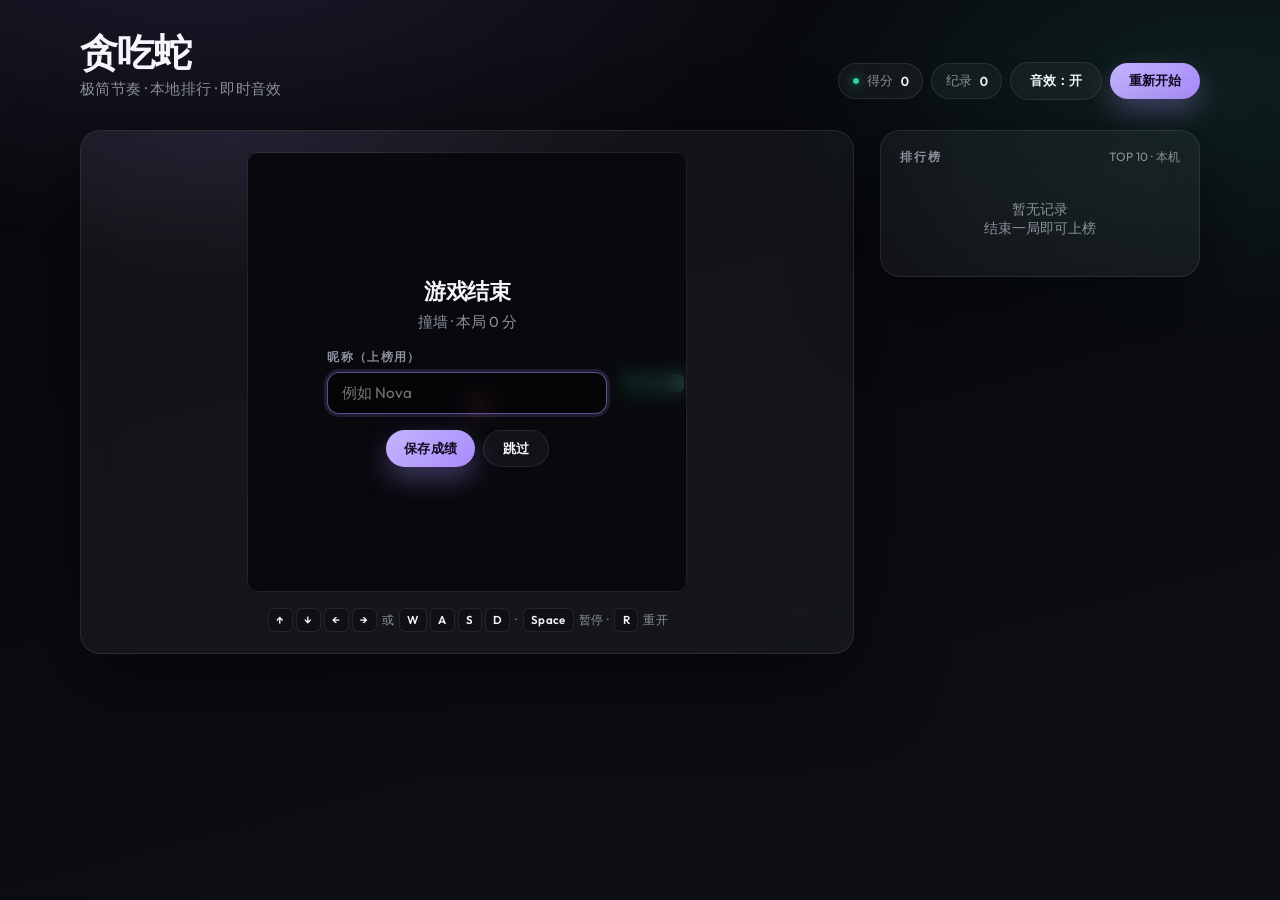
==== index.html @ 3d5075ee "Rename a.html to index.html" ====
<!DOCTYPE html>
<html lang="zh-CN">
<head>
  <meta charset="UTF-8" />
  <meta name="viewport" content="width=device-width, initial-scale=1" />
  <title>Snake · 贪吃蛇</title>
  <link rel="preconnect" href="https://fonts.googleapis.com" />
  <link rel="preconnect" href="https://fonts.gstatic.com" crossorigin />
  <link href="https://fonts.googleapis.com/css2?family=Outfit:wght@300;400;500;600;700&display=swap" rel="stylesheet" />
  <style>
    :root {
      --bg0: #07080c;
      --bg1: #0d0f14;
      --glass: rgba(255, 255, 255, 0.045);
      --glass-b: rgba(255, 255, 255, 0.09);
      --text: #f4f6fa;
      --muted: #8b919d;
      --accent: #a78bfa;
      --accent2: #34d399;
      --danger: #fb7185;
      --canvas-bg: #0c0e14;
      --shadow: 0 24px 80px rgba(0, 0, 0, 0.55);
      --radius: 20px;
      --radius-sm: 12px;
    }

    * { box-sizing: border-box; }
    html, body { height: 100%; }
    body {
      margin: 0;
      font-family: "Outfit", system-ui, sans-serif;
      background:
        radial-gradient(1200px 600px at 15% -10%, rgba(167, 139, 250, 0.14), transparent 55%),
        radial-gradient(900px 500px at 95% 10%, rgba(52, 211, 153, 0.1), transparent 50%),
        linear-gradient(165deg, var(--bg0), var(--bg1));
      color: var(--text);
      min-height: 100%;
      padding: clamp(1rem, 3vw, 2rem);
    }

    .shell {
      max-width: 1120px;
      margin: 0 auto;
      display: grid;
      grid-template-columns: 1fr minmax(260px, 320px);
      gap: clamp(1rem, 2vw, 1.75rem);
      align-items: start;
    }
    @media (max-width: 900px) {
      .shell { grid-template-columns: 1fr; }
    }

    header {
      grid-column: 1 / -1;
      display: flex;
      flex-wrap: wrap;
      align-items: flex-end;
      justify-content: space-between;
      gap: 1rem;
      margin-bottom: 0.25rem;
    }
    .brand {
      display: flex;
      flex-direction: column;
      gap: 0.35rem;
    }
    .brand h1 {
      margin: 0;
      font-weight: 600;
      font-size: clamp(1.75rem, 4vw, 2.35rem);
      letter-spacing: -0.03em;
      line-height: 1.1;
    }
    .brand p {
      margin: 0;
      color: var(--muted);
      font-weight: 400;
      font-size: 0.95rem;
      letter-spacing: 0.02em;
    }

    .toolbar {
      display: flex;
      flex-wrap: wrap;
      gap: 0.5rem;
      align-items: center;
    }

    .pill {
      display: inline-flex;
      align-items: center;
      gap: 0.5rem;
      padding: 0.5rem 0.85rem;
      border-radius: 999px;
      background: var(--glass);
      border: 1px solid var(--glass-b);
      font-size: 0.82rem;
      color: var(--muted);
      font-weight: 500;
    }
    .pill strong {
      color: var(--text);
      font-weight: 600;
      font-variant-numeric: tabular-nums;
    }
    .pill .dot {
      width: 6px;
      height: 6px;
      border-radius: 50%;
      background: var(--accent2);
      box-shadow: 0 0 12px var(--accent2);
    }

    button {
      font-family: inherit;
      cursor: pointer;
      border: none;
      border-radius: 999px;
      padding: 0.55rem 1.15rem;
      font-size: 0.82rem;
      font-weight: 600;
      letter-spacing: 0.02em;
      transition: transform 0.15s ease, box-shadow 0.15s ease, background 0.15s ease;
    }
    button:active { transform: scale(0.97); }
    .btn-primary {
      background: linear-gradient(135deg, #c4b5fd, var(--accent));
      color: #12081f;
      box-shadow: 0 12px 28px rgba(167, 139, 250, 0.35);
    }
    .btn-primary:hover {
      box-shadow: 0 14px 36px rgba(167, 139, 250, 0.45);
    }
    .btn-ghost {
      background: var(--glass);
      color: var(--text);
      border: 1px solid var(--glass-b);
    }
    .btn-ghost:hover { border-color: rgba(255, 255, 255, 0.22); }

    .game-card {
      background: var(--glass);
      border: 1px solid var(--glass-b);
      border-radius: var(--radius);
      box-shadow: var(--shadow);
      backdrop-filter: blur(18px);
      -webkit-backdrop-filter: blur(18px);
      padding: clamp(1rem, 2vw, 1.35rem);
      position: relative;
      overflow: hidden;
    }
    .game-card::before {
      content: "";
      position: absolute;
      inset: 0;
      background: radial-gradient(600px 240px at 20% 0%, rgba(167, 139, 250, 0.08), transparent 60%);
      pointer-events: none;
    }

    .canvas-wrap {
      position: relative;
      border-radius: var(--radius-sm);
      overflow: hidden;
      margin: 0 auto;
      max-width: min(440px, 100%);
      border: 1px solid rgba(255, 255, 255, 0.06);
      box-shadow: inset 0 1px 0 rgba(255, 255, 255, 0.06);
    }
    canvas {
      display: block;
      width: 100%;
      height: auto;
      vertical-align: middle;
      background: var(--canvas-bg);
    }

    .overlay {
      position: absolute;
      inset: 0;
      display: none;
      flex-direction: column;
      align-items: center;
      justify-content: center;
      padding: 1.25rem;
      text-align: center;
      background: rgba(7, 8, 12, 0.72);
      backdrop-filter: blur(10px);
      -webkit-backdrop-filter: blur(10px);
    }
    .overlay.visible { display: flex; }
    .overlay h2 {
      margin: 0 0 0.35rem;
      font-size: 1.35rem;
      font-weight: 600;
      letter-spacing: -0.02em;
    }
    .overlay .sub {
      margin: 0 0 1rem;
      color: var(--muted);
      font-size: 0.92rem;
      line-height: 1.45;
      max-width: 280px;
    }
    .overlay-actions {
      display: flex;
      flex-wrap: wrap;
      gap: 0.5rem;
      justify-content: center;
    }
    .name-row {
      display: flex;
      flex-direction: column;
      gap: 0.45rem;
      margin-bottom: 1rem;
      width: min(280px, 100%);
      text-align: left;
    }
    .name-row label {
      font-size: 0.72rem;
      text-transform: uppercase;
      letter-spacing: 0.12em;
      color: var(--muted);
      font-weight: 600;
    }
    .name-row input {
      width: 100%;
      border-radius: var(--radius-sm);
      border: 1px solid var(--glass-b);
      background: rgba(0, 0, 0, 0.35);
      color: var(--text);
      padding: 0.65rem 0.85rem;
      font-family: inherit;
      font-size: 0.95rem;
      outline: none;
    }
    .name-row input:focus {
      border-color: rgba(167, 139, 250, 0.55);
      box-shadow: 0 0 0 3px rgba(167, 139, 250, 0.15);
    }

    .side {
      display: flex;
      flex-direction: column;
      gap: 1rem;
    }

    .panel {
      background: var(--glass);
      border: 1px solid var(--glass-b);
      border-radius: var(--radius);
      backdrop-filter: blur(18px);
      -webkit-backdrop-filter: blur(18px);
      padding: 1.15rem 1.2rem;
      box-shadow: var(--shadow);
    }
    .panel-head {
      display: flex;
      align-items: center;
      justify-content: space-between;
      margin-bottom: 0.85rem;
    }
    .panel-head h3 {
      margin: 0;
      font-size: 0.78rem;
      font-weight: 600;
      letter-spacing: 0.14em;
      text-transform: uppercase;
      color: var(--muted);
    }
    .panel-head span {
      font-size: 0.75rem;
      color: var(--muted);
    }

    .lb-table {
      width: 100%;
      border-collapse: collapse;
      font-size: 0.88rem;
    }
    .lb-table th {
      text-align: left;
      font-weight: 500;
      color: var(--muted);
      padding: 0.35rem 0;
      border-bottom: 1px solid rgba(255, 255, 255, 0.06);
      font-size: 0.72rem;
      letter-spacing: 0.08em;
      text-transform: uppercase;
    }
    .lb-table td {
      padding: 0.55rem 0;
      border-bottom: 1px solid rgba(255, 255, 255, 0.04);
      font-variant-numeric: tabular-nums;
    }
    .lb-table tr:last-child td { border-bottom: none; }
    .rank {
      width: 2rem;
      color: var(--muted);
      font-weight: 500;
    }
    .rank.top { color: var(--accent2); }
    .player { font-weight: 500; }
    .pts { text-align: right; font-weight: 600; color: var(--text); }
    .lb-empty {
      margin: 0;
      padding: 1.25rem 0;
      text-align: center;
      color: var(--muted);
      font-size: 0.88rem;
    }

    .controls-hint {
      margin: 1rem 0 0;
      font-size: 0.78rem;
      color: var(--muted);
      line-height: 1.55;
      text-align: center;
      letter-spacing: 0.03em;
    }
    .kbd {
      display: inline-block;
      padding: 0.12rem 0.45rem;
      border-radius: 6px;
      border: 1px solid var(--glass-b);
      background: rgba(0, 0, 0, 0.25);
      font-size: 0.72rem;
      font-weight: 600;
      color: var(--text);
      margin: 0 0.1rem;
    }
  </style>
</head>
<body>
  <div class="shell">
    <header>
      <div class="brand">
        <h1>贪吃蛇</h1>
        <p>极简节奏 · 本地排行 · 即时音效</p>
      </div>
      <div class="toolbar">
        <div class="pill"><span class="dot" aria-hidden="true"></span>得分 <strong id="score">0</strong></div>
        <div class="pill">纪录 <strong id="best">0</strong></div>
        <button type="button" class="btn-ghost" id="btnSound" aria-pressed="false">音效：开</button>
        <button type="button" class="btn-primary" id="btnRestart">重新开始</button>
      </div>
    </header>

    <div class="game-card">
      <div class="canvas-wrap">
        <canvas id="game" width="400" height="400" aria-label="贪吃蛇游戏画布"></canvas>
        <div class="overlay" id="overlay" role="dialog" aria-modal="true" aria-labelledby="overlayTitle">
          <h2 id="overlayTitle">暂停</h2>
          <p class="sub" id="overlayMsg">按空格继续</p>
          <div class="overlay-actions" id="overlayDefaultActions">
            <button type="button" class="btn-primary" id="btnOverlay">继续</button>
          </div>
          <div id="overlayGameOver" style="display: none; width: 100%; align-items: center; flex-direction: column;">
            <p class="sub" id="goScoreLine"></p>
            <div class="name-row">
              <label for="playerName">昵称（上榜用）</label>
              <input id="playerName" type="text" maxlength="12" placeholder="例如 Nova" autocomplete="off" />
            </div>
            <div class="overlay-actions">
              <button type="button" class="btn-primary" id="btnSaveLb">保存成绩</button>
              <button type="button" class="btn-ghost" id="btnSkipLb">跳过</button>
            </div>
          </div>
        </div>
      </div>
      <p class="controls-hint">
        <span class="kbd">↑</span><span class="kbd">↓</span><span class="kbd">←</span><span class="kbd">→</span> 或
        <span class="kbd">W</span><span class="kbd">A</span><span class="kbd">S</span><span class="kbd">D</span>
        · <span class="kbd">Space</span> 暂停 · <span class="kbd">R</span> 重开
      </p>
    </div>

    <aside class="side">
      <div class="panel">
        <div class="panel-head">
          <h3>排行榜</h3>
          <span>TOP 10 · 本机</span>
        </div>
        <table class="lb-table" id="lbTable" aria-label="本地排行榜">
          <thead>
            <tr><th>#</th><th>玩家</th><th style="text-align:right">分数</th></tr>
          </thead>
          <tbody id="lbBody"></tbody>
        </table>
        <p class="lb-empty" id="lbEmpty" style="display:none;">暂无记录<br />结束一局即可上榜</p>
      </div>
    </aside>
  </div>

  <script>
(function () {
  const canvas = document.getElementById("game");
  const ctx = canvas.getContext("2d");
  const scoreEl = document.getElementById("score");
  const bestEl = document.getElementById("best");
  const overlay = document.getElementById("overlay");
  const overlayTitle = document.getElementById("overlayTitle");
  const overlayMsg = document.getElementById("overlayMsg");
  const overlayDefaultActions = document.getElementById("overlayDefaultActions");
  const btnOverlay = document.getElementById("btnOverlay");
  const btnRestart = document.getElementById("btnRestart");
  const btnSound = document.getElementById("btnSound");
  const lbBody = document.getElementById("lbBody");
  const lbEmpty = document.getElementById("lbEmpty");
  const lbTable = document.getElementById("lbTable");
  const overlayGameOver = document.getElementById("overlayGameOver");
  const goScoreLine = document.getElementById("goScoreLine");
  const playerName = document.getElementById("playerName");
  const btnSaveLb = document.getElementById("btnSaveLb");
  const btnSkipLb = document.getElementById("btnSkipLb");

  const COLS = 20;
  const ROWS = 20;
  const CELL = canvas.width / COLS;

  const BEST_KEY = "snake-best-score";
  const LB_KEY = "snake-leaderboard-v2";
  const MUTE_KEY = "snake-sound-muted";

  let snake, dir, nextDir, food, score, tickMs, lastTick;
  let running, paused, gameOver;
  let soundMuted = localStorage.getItem(MUTE_KEY) === "1";
  let audioCtx = null;
  let pendingLbScore = null;

  function syncSoundButton() {
    btnSound.textContent = soundMuted ? "音效：关" : "音效：开";
    btnSound.setAttribute("aria-pressed", soundMuted ? "true" : "false");
  }

  function getAudio() {
    if (!audioCtx) {
      const AC = window.AudioContext || window.webkitAudioContext;
      if (!AC) return null;
      audioCtx = new AC();
    }
    return audioCtx;
  }

  function resumeAudio() {
    const ctx = getAudio();
    if (ctx && ctx.state === "suspended") ctx.resume().catch(() => {});
  }

  function playTone(freq, dur, vol, type) {
    if (soundMuted) return;
    const ctx = getAudio();
    if (!ctx) return;
    const t0 = ctx.currentTime;
    const osc = ctx.createOscillator();
    const g = ctx.createGain();
    osc.type = type || "sine";
    osc.frequency.setValueAtTime(freq, t0);
    g.gain.setValueAtTime(vol, t0);
    g.gain.exponentialRampToValueAtTime(0.0008, t0 + dur);
    osc.connect(g);
    g.connect(ctx.destination);
    osc.start(t0);
    osc.stop(t0 + dur + 0.02);
  }

  function sfxEat() {
    resumeAudio();
    playTone(520, 0.05, 0.06, "triangle");
    setTimeout(() => playTone(784, 0.07, 0.06, "triangle"), 45);
  }

  function sfxDie() {
    resumeAudio();
    playTone(185, 0.12, 0.09, "sawtooth");
    setTimeout(() => playTone(95, 0.22, 0.1, "sawtooth"), 90);
  }

  function sfxPause() {
    resumeAudio();
    playTone(330, 0.06, 0.04, "sine");
  }

  function sfxStart() {
    resumeAudio();
    playTone(440, 0.06, 0.045, "sine");
    setTimeout(() => playTone(554, 0.08, 0.045, "sine"), 70);
  }

  function loadLeaderboard() {
    try {
      const raw = localStorage.getItem(LB_KEY);
      const arr = raw ? JSON.parse(raw) : [];
      return Array.isArray(arr) ? arr : [];
    } catch {
      return [];
    }
  }

  function saveLeaderboard(rows) {
    localStorage.setItem(LB_KEY, JSON.stringify(rows.slice(0, 10)));
  }

  function renderLeaderboard() {
    const rows = loadLeaderboard()
      .filter((r) => r && typeof r.score === "number")
      .sort((a, b) => b.score - a.score)
      .slice(0, 10);

    lbBody.textContent = "";
    if (!rows.length) {
      lbTable.style.display = "none";
      lbEmpty.style.display = "block";
      return;
    }
    lbTable.style.display = "table";
    lbEmpty.style.display = "none";

    rows.forEach((r, i) => {
      const tr = document.createElement("tr");
      const rankTd = document.createElement("td");
      rankTd.className = "rank" + (i < 3 ? " top" : "");
      rankTd.textContent = String(i + 1);
      const nameTd = document.createElement("td");
      nameTd.className = "player";
      nameTd.textContent = String(r.name || "匿名").slice(0, 12);
      const scTd = document.createElement("td");
      scTd.className = "pts";
      scTd.textContent = String(r.score);
      tr.append(rankTd, nameTd, scTd);
      lbBody.appendChild(tr);
    });
  }

  function loadBest() {
    const v = parseInt(localStorage.getItem(BEST_KEY) || "0", 10);
    bestEl.textContent = Number.isFinite(v) ? v : 0;
  }

  function saveBest() {
    const best = parseInt(bestEl.textContent, 10) || 0;
    if (score > best) {
      bestEl.textContent = String(score);
      localStorage.setItem(BEST_KEY, String(score));
    }
  }

  function randInt(n) {
    return Math.floor(Math.random() * n);
  }

  function emptyCell() {
    const occupied = new Set(snake.map((s) => s.x + "," + s.y));
    let x, y, guard = 0;
    do {
      x = randInt(COLS);
      y = randInt(ROWS);
      guard++;
    } while (occupied.has(x + "," + y) && guard < COLS * ROWS * 2);
    return { x, y };
  }

  function setOverlayMode(mode) {
    overlayDefaultActions.style.display = mode === "gameover" ? "none" : "flex";
    overlayMsg.style.display = mode === "gameover" ? "none" : "block";
    overlayGameOver.style.display = mode === "gameover" ? "flex" : "none";
  }

  function showOverlay(title, msg, kind) {
    overlayTitle.textContent = title;
    overlayMsg.textContent = msg;
    btnOverlay.style.display = kind === "pause" ? "inline-flex" : "none";
    setOverlayMode(kind === "gameover" ? "gameover" : "normal");
    overlay.classList.add("visible");
  }

  function hideOverlay() {
    overlay.classList.remove("visible");
    setOverlayMode("normal");
    overlayMsg.style.display = "block";
    overlayDefaultActions.style.display = "flex";
    pendingLbScore = null;
  }

  function openGameOver(reason) {
    saveBest();
    sfxDie();
    pendingLbScore = score;
    overlayTitle.textContent = "游戏结束";
    goScoreLine.textContent = reason + " · 本局 " + score + " 分";
    playerName.value = localStorage.getItem("snake-last-name") || "";
    showOverlay("游戏结束", "", "gameover");
    playerName.focus();
  }

  function submitLeaderboard() {
    if (pendingLbScore == null) return;
    const name = (playerName.value || "匿名").trim() || "匿名";
    localStorage.setItem("snake-last-name", name.slice(0, 12));
    const row = { name: name.slice(0, 12), score: pendingLbScore, ts: Date.now() };
    const rows = loadLeaderboard();
    rows.push(row);
    rows.sort((a, b) => b.score - a.score);
    saveLeaderboard(rows);
    renderLeaderboard();
    pendingLbScore = null;
    resetGame();
  }

  function skipLeaderboard() {
    pendingLbScore = null;
    resetGame();
  }

  function resetGame() {
    snake = [
      { x: 8, y: 10 },
      { x: 7, y: 10 },
      { x: 6, y: 10 },
    ];
    dir = { x: 1, y: 0 };
    nextDir = { ...dir };
    score = 0;
    tickMs = 130;
    running = true;
    paused = false;
    gameOver = false;
    food = emptyCell();
    scoreEl.textContent = "0";
    hideOverlay();
    lastTick = performance.now();
    loadBest();
    sfxStart();
  }

  function opposite(a, b) {
    return a.x === -b.x && a.y === -b.y;
  }

  function step() {
    if (!running || paused || gameOver) return;

    dir = { ...nextDir };
    const head = snake[0];
    const nh = { x: head.x + dir.x, y: head.y + dir.y };

    if (nh.x < 0 || nh.x >= COLS || nh.y < 0 || nh.y >= ROWS) {
      gameOver = true;
      openGameOver("撞墙");
      return;
    }

    const eating = nh.x === food.x && nh.y === food.y;
    const bodyCheck = eating ? snake : snake.slice(0, -1);
    for (let i = 0; i < bodyCheck.length; i++) {
      if (bodyCheck[i].x === nh.x && bodyCheck[i].y === nh.y) {
        gameOver = true;
        openGameOver("咬到自己");
        return;
      }
    }

    snake.unshift(nh);

    if (eating) {
      score += 10;
      scoreEl.textContent = String(score);
      food = emptyCell();
      tickMs = Math.max(70, tickMs - 2);
      sfxEat();
    } else {
      snake.pop();
    }
  }

  function drawGrid() {
    ctx.fillStyle = getComputedStyle(document.documentElement).getPropertyValue("--canvas-bg").trim() || "#0c0e14";
    ctx.fillRect(0, 0, canvas.width, canvas.height);
    ctx.strokeStyle = "rgba(255,255,255,0.035)";
    ctx.lineWidth = 1;
    for (let x = 0; x <= COLS; x++) {
      ctx.beginPath();
      ctx.moveTo(x * CELL + 0.5, 0);
      ctx.lineTo(x * CELL + 0.5, canvas.height);
      ctx.stroke();
    }
    for (let y = 0; y <= ROWS; y++) {
      ctx.beginPath();
      ctx.moveTo(0, y * CELL + 0.5);
      ctx.lineTo(canvas.width, y * CELL + 0.5);
      ctx.stroke();
    }
  }

  function drawCell(x, y, color, pad) {
    ctx.fillStyle = color;
    const px = x * CELL + pad;
    const py = y * CELL + pad;
    const s = CELL - pad * 2;
    const r = Math.min(7, s * 0.28);
    ctx.beginPath();
    ctx.roundRect(px, py, s, s, r);
    ctx.fill();
  }

  function draw() {
    drawGrid();
    drawCell(food.x, food.y, "#fb7185", 3);
    for (let i = snake.length - 1; i >= 0; i--) {
      const seg = snake[i];
      const isHead = i === 0;
      drawCell(seg.x, seg.y, isHead ? "#6ee7b7" : "#34d399", isHead ? 2 : 3);
    }
  }

  function loop(now) {
    requestAnimationFrame(loop);
    if (!running) {
      draw();
      return;
    }
    if (gameOver) {
      draw();
      return;
    }
    if (paused) {
      draw();
      return;
    }
    while (now - lastTick >= tickMs) {
      lastTick += tickMs;
      step();
      if (gameOver) break;
    }
    draw();
  }

  function onKey(e) {
    const lk = e.key.toLowerCase();
    const map = {
      arrowup: { x: 0, y: -1 },
      arrowdown: { x: 0, y: 1 },
      arrowleft: { x: -1, y: 0 },
      arrowright: { x: 1, y: 0 },
      w: { x: 0, y: -1 },
      s: { x: 0, y: 1 },
      a: { x: -1, y: 0 },
      d: { x: 1, y: 0 },
    };
    if (lk === " " || lk === "spacebar") {
      e.preventDefault();
      if (gameOver) return;
      paused = !paused;
      if (paused) {
        sfxPause();
        showOverlay("已暂停", "按空格或点击继续", "pause");
      } else hideOverlay();
      return;
    }
    if (lk === "r") {
      resetGame();
      return;
    }
    const nd = map[lk] || map[e.key];
    if (!nd) return;
    e.preventDefault();
    if (!gameOver && !opposite(nd, dir)) nextDir = nd;
  }

  btnRestart.addEventListener("click", () => resetGame());
  btnOverlay.addEventListener("click", () => {
    paused = false;
    hideOverlay();
  });
  btnSound.addEventListener("click", () => {
    soundMuted = !soundMuted;
    localStorage.setItem(MUTE_KEY, soundMuted ? "1" : "0");
    syncSoundButton();
    if (!soundMuted) resumeAudio();
  });
  btnSaveLb.addEventListener("click", submitLeaderboard);
  btnSkipLb.addEventListener("click", skipLeaderboard);

  playerName.addEventListener("keydown", (e) => {
    if (e.key === "Enter") {
      e.preventDefault();
      submitLeaderboard();
    }
  });

  window.addEventListener("keydown", onKey);
  ["click", "touchstart"].forEach((ev) => {
    document.body.addEventListener(ev, () => resumeAudio(), { passive: true });
  });

  if (!CanvasRenderingContext2D.prototype.roundRect) {
    CanvasRenderingContext2D.prototype.roundRect = function (x, y, w, h, r) {
      const rr = Math.min(r, w / 2, h / 2);
      this.moveTo(x + rr, y);
      this.arcTo(x + w, y, x + w, y + h, rr);
      this.arcTo(x + w, y + h, x, y + h, rr);
      this.arcTo(x, y + h, x, y, rr);
      this.arcTo(x, y, x + w, y, rr);
      this.closePath();
    };
  }

  syncSoundButton();
  renderLeaderboard();
  resetGame();
  requestAnimationFrame(loop);
})();
  </script>
</body>
</html>
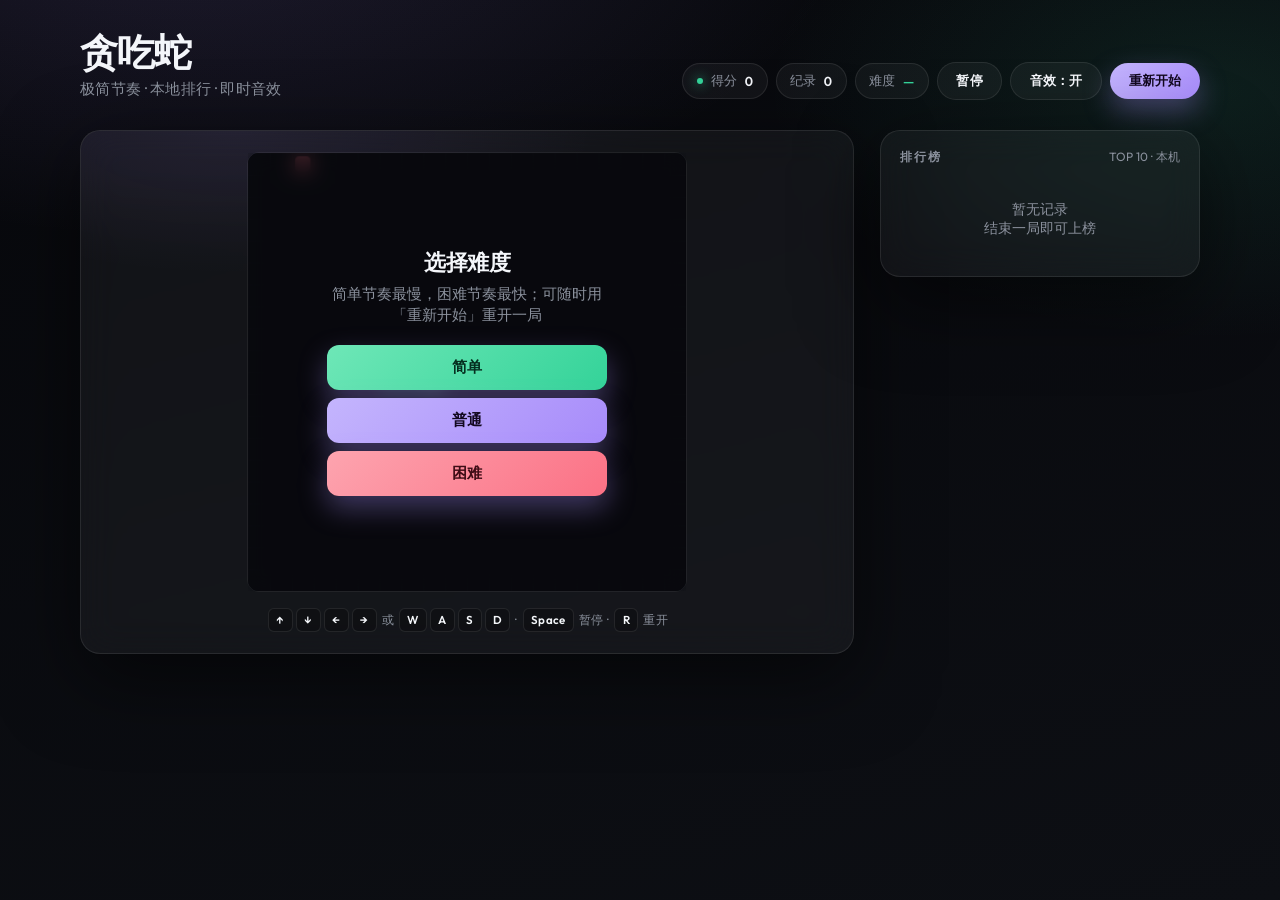
==== commit f60f641c: "手机版，困难度" ====
--- a/index.html
+++ b/index.html
@@ -2,7 +2,8 @@
 <html lang="zh-CN">
 <head>
   <meta charset="UTF-8" />
-  <meta name="viewport" content="width=device-width, initial-scale=1" />
+  <meta name="viewport" content="width=device-width, initial-scale=1, viewport-fit=cover" />
+  <meta name="mobile-web-app-capable" content="yes" />
   <title>Snake · 贪吃蛇</title>
   <link rel="preconnect" href="https://fonts.googleapis.com" />
   <link rel="preconnect" href="https://fonts.gstatic.com" crossorigin />
@@ -26,9 +27,13 @@
 
     * { box-sizing: border-box; }
     html, body { height: 100%; }
+    html { -webkit-text-size-adjust: 100%; }
     body {
       margin: 0;
       font-family: "Outfit", system-ui, sans-serif;
+      -webkit-tap-highlight-color: transparent;
+      overscroll-behavior: none;
+      touch-action: manipulation;
       background:
         radial-gradient(1200px 600px at 15% -10%, rgba(167, 139, 250, 0.14), transparent 55%),
         radial-gradient(900px 500px at 95% 10%, rgba(52, 211, 153, 0.1), transparent 50%),
@@ -165,6 +170,9 @@
       max-width: min(440px, 100%);
       border: 1px solid rgba(255, 255, 255, 0.06);
       box-shadow: inset 0 1px 0 rgba(255, 255, 255, 0.06);
+      touch-action: none;
+      user-select: none;
+      -webkit-user-select: none;
     }
     canvas {
       display: block;
@@ -207,6 +215,33 @@
       gap: 0.5rem;
       justify-content: center;
     }
+    .overlay-page { width: 100%; max-width: 320px; display: flex; flex-direction: column; align-items: center; }
+    .overlay-page[hidden] { display: none !important; }
+    .diff-grid {
+      display: grid;
+      grid-template-columns: 1fr;
+      gap: 0.5rem;
+      width: min(280px, 100%);
+      margin-top: 0.25rem;
+    }
+    .diff-grid button {
+      width: 100%;
+      border-radius: var(--radius-sm);
+      padding: 0.75rem 1rem;
+      font-size: 0.95rem;
+    }
+    .diff-grid button[data-diff="easy"] {
+      background: linear-gradient(135deg, #6ee7b7, #34d399);
+      color: #052e1f;
+    }
+    .diff-grid button[data-diff="normal"] {
+      background: linear-gradient(135deg, #c4b5fd, var(--accent));
+      color: #12081f;
+    }
+    .diff-grid button[data-diff="hard"] {
+      background: linear-gradient(135deg, #fda4af, #fb7185);
+      color: #3f0d16;
+    }
     .name-row {
       display: flex;
       flex-direction: column;
@@ -328,6 +363,50 @@
       color: var(--text);
       margin: 0 0.1rem;
     }
+
+    .touch-pad {
+      display: none;
+      margin-top: 1rem;
+      padding-bottom: max(0.35rem, env(safe-area-inset-bottom, 0px));
+      max-width: min(280px, 100%);
+      margin-left: auto;
+      margin-right: auto;
+      gap: 0.35rem;
+      grid-template-columns: 1fr 1fr 1fr;
+      grid-template-rows: auto auto auto;
+      align-items: stretch;
+      justify-items: stretch;
+    }
+    .touch-btn {
+      min-height: 48px;
+      border-radius: var(--radius-sm);
+      background: var(--glass);
+      border: 1px solid var(--glass-b);
+      color: var(--text);
+      font-size: 1.15rem;
+      font-weight: 600;
+      display: flex;
+      align-items: center;
+      justify-content: center;
+      padding: 0.5rem;
+    }
+    .touch-btn:active { transform: scale(0.97); }
+    .touch-btn.touch-primary {
+      background: linear-gradient(135deg, #c4b5fd, var(--accent));
+      color: #12081f;
+      border: none;
+      font-size: 0.82rem;
+    }
+    .touch-up { grid-column: 2; grid-row: 1; }
+    .touch-left { grid-column: 1; grid-row: 2; }
+    .touch-pause { grid-column: 2; grid-row: 2; }
+    .touch-right { grid-column: 3; grid-row: 2; }
+    .touch-down { grid-column: 2; grid-row: 3; }
+
+    @media (pointer: coarse), (max-width: 720px) {
+      .touch-pad { display: grid; }
+    }
+    .pill .diff-label { color: var(--accent2); }
   </style>
 </head>
 <body>
@@ -340,6 +419,8 @@
       <div class="toolbar">
         <div class="pill"><span class="dot" aria-hidden="true"></span>得分 <strong id="score">0</strong></div>
         <div class="pill">纪录 <strong id="best">0</strong></div>
+        <div class="pill" id="pillDifficulty" hidden>难度 <strong class="diff-label" id="diffLabel">—</strong></div>
+        <button type="button" class="btn-ghost" id="btnPause">暂停</button>
         <button type="button" class="btn-ghost" id="btnSound" aria-pressed="false">音效：开</button>
         <button type="button" class="btn-primary" id="btnRestart">重新开始</button>
       </div>
@@ -348,17 +429,29 @@
     <div class="game-card">
       <div class="canvas-wrap">
         <canvas id="game" width="400" height="400" aria-label="贪吃蛇游戏画布"></canvas>
-        <div class="overlay" id="overlay" role="dialog" aria-modal="true" aria-labelledby="overlayTitle">
-          <h2 id="overlayTitle">暂停</h2>
-          <p class="sub" id="overlayMsg">按空格继续</p>
-          <div class="overlay-actions" id="overlayDefaultActions">
-            <button type="button" class="btn-primary" id="btnOverlay">继续</button>
+        <div class="overlay visible" id="overlay" role="dialog" aria-modal="true" aria-labelledby="diffTitle">
+          <div class="overlay-page" id="pageDifficulty">
+            <h2 id="diffTitle">选择难度</h2>
+            <p class="sub">简单节奏最慢，困难节奏最快；可随时用「重新开始」重开一局</p>
+            <div class="diff-grid">
+              <button type="button" class="btn-primary" data-diff="easy" id="btnDiffEasy">简单</button>
+              <button type="button" class="btn-primary" data-diff="normal" id="btnDiffNormal">普通</button>
+              <button type="button" class="btn-primary" data-diff="hard" id="btnDiffHard">困难</button>
+            </div>
           </div>
-          <div id="overlayGameOver" style="display: none; width: 100%; align-items: center; flex-direction: column;">
+          <div class="overlay-page" id="pageStandard" hidden>
+            <h2 id="overlayTitle">暂停</h2>
+            <p class="sub" id="overlayMsg">按空格继续</p>
+            <div class="overlay-actions" id="overlayDefaultActions">
+              <button type="button" class="btn-primary" id="btnOverlay">继续</button>
+            </div>
+          </div>
+          <div class="overlay-page" id="overlayGameOver" hidden>
+            <h2 id="overlayTitleGo" style="margin:0 0 0.35rem;font-size:1.35rem;font-weight:600;">游戏结束</h2>
             <p class="sub" id="goScoreLine"></p>
             <div class="name-row">
               <label for="playerName">昵称（上榜用）</label>
-              <input id="playerName" type="text" maxlength="12" placeholder="例如 Nova" autocomplete="off" />
+              <input id="playerName" type="text" maxlength="12" placeholder="例如 Nova" autocomplete="off" enterkeyhint="done" />
             </div>
             <div class="overlay-actions">
               <button type="button" class="btn-primary" id="btnSaveLb">保存成绩</button>
@@ -367,10 +460,18 @@
           </div>
         </div>
       </div>
-      <p class="controls-hint">
+      <div class="touch-pad" id="touchPad" aria-label="方向与暂停">
+        <button type="button" class="touch-btn touch-up" id="touchUp" aria-label="向上">↑</button>
+        <button type="button" class="touch-btn touch-left" id="touchLeft" aria-label="向左">←</button>
+        <button type="button" class="touch-btn touch-primary touch-pause" id="touchPause" aria-label="暂停或继续">暂停</button>
+        <button type="button" class="touch-btn touch-right" id="touchRight" aria-label="向右">→</button>
+        <button type="button" class="touch-btn touch-down" id="touchDown" aria-label="向下">↓</button>
+      </div>
+      <p class="controls-hint" id="controlsHint">
         <span class="kbd">↑</span><span class="kbd">↓</span><span class="kbd">←</span><span class="kbd">→</span> 或
         <span class="kbd">W</span><span class="kbd">A</span><span class="kbd">S</span><span class="kbd">D</span>
         · <span class="kbd">Space</span> 暂停 · <span class="kbd">R</span> 重开
+        <span id="controlsHintTouch" hidden><br />手机上可用下方方向键与暂停键</span>
       </p>
     </div>
 
@@ -403,7 +504,18 @@
   const overlayDefaultActions = document.getElementById("overlayDefaultActions");
   const btnOverlay = document.getElementById("btnOverlay");
   const btnRestart = document.getElementById("btnRestart");
+  const btnPause = document.getElementById("btnPause");
   const btnSound = document.getElementById("btnSound");
+  const pageDifficulty = document.getElementById("pageDifficulty");
+  const pageStandard = document.getElementById("pageStandard");
+  const pillDifficulty = document.getElementById("pillDifficulty");
+  const diffLabel = document.getElementById("diffLabel");
+  const controlsHintTouch = document.getElementById("controlsHintTouch");
+  const touchUp = document.getElementById("touchUp");
+  const touchDown = document.getElementById("touchDown");
+  const touchLeft = document.getElementById("touchLeft");
+  const touchRight = document.getElementById("touchRight");
+  const touchPause = document.getElementById("touchPause");
   const lbBody = document.getElementById("lbBody");
   const lbEmpty = document.getElementById("lbEmpty");
   const lbTable = document.getElementById("lbTable");
@@ -421,8 +533,18 @@
   const LB_KEY = "snake-leaderboard-v2";
   const MUTE_KEY = "snake-sound-muted";
 
+  /** 初始间隔 ms（越小越快）、最快速度下限、每吃一个加快的步长 */
+  const DIFF = {
+    easy: { start: 200, min: 105, step: 1 },
+    normal: { start: 130, min: 72, step: 2 },
+    hard: { start: 82, min: 42, step: 3 },
+  };
+  const DIFF_NAMES = { easy: "简单", normal: "普通", hard: "困难" };
+
   let snake, dir, nextDir, food, score, tickMs, lastTick;
   let running, paused, gameOver;
+  let difficultyChosen = false;
+  let currentDifficulty = "normal";
   let soundMuted = localStorage.getItem(MUTE_KEY) === "1";
   let audioCtx = null;
   let pendingLbScore = null;
@@ -559,37 +681,69 @@
     return { x, y };
   }
 
-  function setOverlayMode(mode) {
-    overlayDefaultActions.style.display = mode === "gameover" ? "none" : "flex";
-    overlayMsg.style.display = mode === "gameover" ? "none" : "block";
-    overlayGameOver.style.display = mode === "gameover" ? "flex" : "none";
-  }
-
-  function showOverlay(title, msg, kind) {
+  function showPageDifficulty() {
+    pageDifficulty.hidden = false;
+    pageStandard.hidden = true;
+    overlayGameOver.hidden = true;
+    overlay.classList.add("visible");
+  }
+
+  function showOverlay(title, msg) {
     overlayTitle.textContent = title;
     overlayMsg.textContent = msg;
-    btnOverlay.style.display = kind === "pause" ? "inline-flex" : "none";
-    setOverlayMode(kind === "gameover" ? "gameover" : "normal");
+    btnOverlay.style.display = "inline-flex";
+    pageDifficulty.hidden = true;
+    overlayGameOver.hidden = true;
+    pageStandard.hidden = false;
+    overlay.classList.add("visible");
+  }
+
+  function showGameOverPage() {
+    pageDifficulty.hidden = true;
+    pageStandard.hidden = true;
+    overlayGameOver.hidden = false;
     overlay.classList.add("visible");
   }
 
   function hideOverlay() {
     overlay.classList.remove("visible");
-    setOverlayMode("normal");
+    pageDifficulty.hidden = true;
+    pageStandard.hidden = true;
+    overlayGameOver.hidden = true;
     overlayMsg.style.display = "block";
     overlayDefaultActions.style.display = "flex";
     pendingLbScore = null;
+  }
+
+  function tickCfg() {
+    return DIFF[currentDifficulty] || DIFF.normal;
+  }
+
+  function syncPauseLabels() {
+    const t = paused ? "继续" : "暂停";
+    btnPause.textContent = t;
+    touchPause.textContent = t;
+    touchPause.setAttribute("aria-label", paused ? "继续游戏" : "暂停游戏");
+  }
+
+  function syncTouchHint() {
+    const mq = window.matchMedia("(pointer: coarse), (max-width: 720px)");
+    controlsHintTouch.hidden = !mq.matches;
   }
 
   function openGameOver(reason) {
     saveBest();
     sfxDie();
     pendingLbScore = score;
-    overlayTitle.textContent = "游戏结束";
     goScoreLine.textContent = reason + " · 本局 " + score + " 分";
     playerName.value = localStorage.getItem("snake-last-name") || "";
-    showOverlay("游戏结束", "", "gameover");
-    playerName.focus();
+    showGameOverPage();
+    syncPauseLabels();
+    try {
+      playerName.focus({ preventScroll: true });
+    } catch {
+      playerName.focus();
+    }
   }
 
   function submitLeaderboard() {
@@ -611,6 +765,15 @@
     resetGame();
   }
 
+  function pickDifficulty(key) {
+    if (!DIFF[key]) return;
+    currentDifficulty = key;
+    difficultyChosen = true;
+    pillDifficulty.hidden = false;
+    diffLabel.textContent = DIFF_NAMES[key];
+    resetGame();
+  }
+
   function resetGame() {
     snake = [
       { x: 8, y: 10 },
@@ -620,16 +783,28 @@
     dir = { x: 1, y: 0 };
     nextDir = { ...dir };
     score = 0;
-    tickMs = 130;
-    running = true;
     paused = false;
     gameOver = false;
     food = emptyCell();
     scoreEl.textContent = "0";
+
+    if (!difficultyChosen) {
+      tickMs = DIFF.normal.start;
+      running = false;
+      showPageDifficulty();
+      loadBest();
+      syncPauseLabels();
+      return;
+    }
+
+    const cfg = tickCfg();
+    tickMs = cfg.start;
+    running = true;
     hideOverlay();
     lastTick = performance.now();
     loadBest();
     sfxStart();
+    syncPauseLabels();
   }
 
   function opposite(a, b) {
@@ -665,7 +840,8 @@
       score += 10;
       scoreEl.textContent = String(score);
       food = emptyCell();
-      tickMs = Math.max(70, tickMs - 2);
+      const cfg = tickCfg();
+      tickMs = Math.max(cfg.min, tickMs - cfg.step);
       sfxEat();
     } else {
       snake.pop();
@@ -732,6 +908,24 @@
       if (gameOver) break;
     }
     draw();
+  }
+
+  function trySetDirection(nd) {
+    if (!difficultyChosen || gameOver || !running) return;
+    if (paused) return;
+    if (!opposite(nd, dir)) nextDir = nd;
+  }
+
+  function togglePause() {
+    if (!difficultyChosen || gameOver || !running) return;
+    paused = !paused;
+    if (paused) {
+      sfxPause();
+      showOverlay("已暂停", "按空格、工具栏或下方按钮继续");
+    } else {
+      hideOverlay();
+    }
+    syncPauseLabels();
   }
 
   function onKey(e) {
@@ -747,29 +941,46 @@
       d: { x: 1, y: 0 },
     };
     if (lk === " " || lk === "spacebar") {
+      if (gameOver && document.activeElement === playerName) return;
       e.preventDefault();
       if (gameOver) return;
-      paused = !paused;
-      if (paused) {
-        sfxPause();
-        showOverlay("已暂停", "按空格或点击继续", "pause");
-      } else hideOverlay();
+      if (!difficultyChosen) return;
+      togglePause();
       return;
     }
     if (lk === "r") {
+      e.preventDefault();
       resetGame();
       return;
     }
     const nd = map[lk] || map[e.key];
     if (!nd) return;
     e.preventDefault();
-    if (!gameOver && !opposite(nd, dir)) nextDir = nd;
+    trySetDirection(nd);
+  }
+
+  function bindDirButton(el, vec) {
+    el.addEventListener(
+      "pointerdown",
+      (ev) => {
+        if (ev.pointerType === "mouse" && ev.button !== 0) return;
+        ev.preventDefault();
+        resumeAudio();
+        trySetDirection(vec);
+      },
+      { passive: false }
+    );
   }
 
   btnRestart.addEventListener("click", () => resetGame());
+  btnPause.addEventListener("click", () => {
+    resumeAudio();
+    togglePause();
+  });
   btnOverlay.addEventListener("click", () => {
     paused = false;
     hideOverlay();
+    syncPauseLabels();
   });
   btnSound.addEventListener("click", () => {
     soundMuted = !soundMuted;
@@ -787,7 +998,30 @@
     }
   });
 
+  document.querySelectorAll("[data-diff]").forEach((btn) => {
+    btn.addEventListener("click", () => {
+      resumeAudio();
+      pickDifficulty(btn.getAttribute("data-diff"));
+    });
+  });
+
+  bindDirButton(touchUp, { x: 0, y: -1 });
+  bindDirButton(touchDown, { x: 0, y: 1 });
+  bindDirButton(touchLeft, { x: -1, y: 0 });
+  bindDirButton(touchRight, { x: 1, y: 0 });
+  touchPause.addEventListener(
+    "pointerdown",
+    (ev) => {
+      if (ev.pointerType === "mouse" && ev.button !== 0) return;
+      ev.preventDefault();
+      resumeAudio();
+      togglePause();
+    },
+    { passive: false }
+  );
+
   window.addEventListener("keydown", onKey);
+  window.addEventListener("resize", syncTouchHint);
   ["click", "touchstart"].forEach((ev) => {
     document.body.addEventListener(ev, () => resumeAudio(), { passive: true });
   });
@@ -806,6 +1040,8 @@
 
   syncSoundButton();
   renderLeaderboard();
+  syncTouchHint();
+  syncPauseLabels();
   resetGame();
   requestAnimationFrame(loop);
 })();
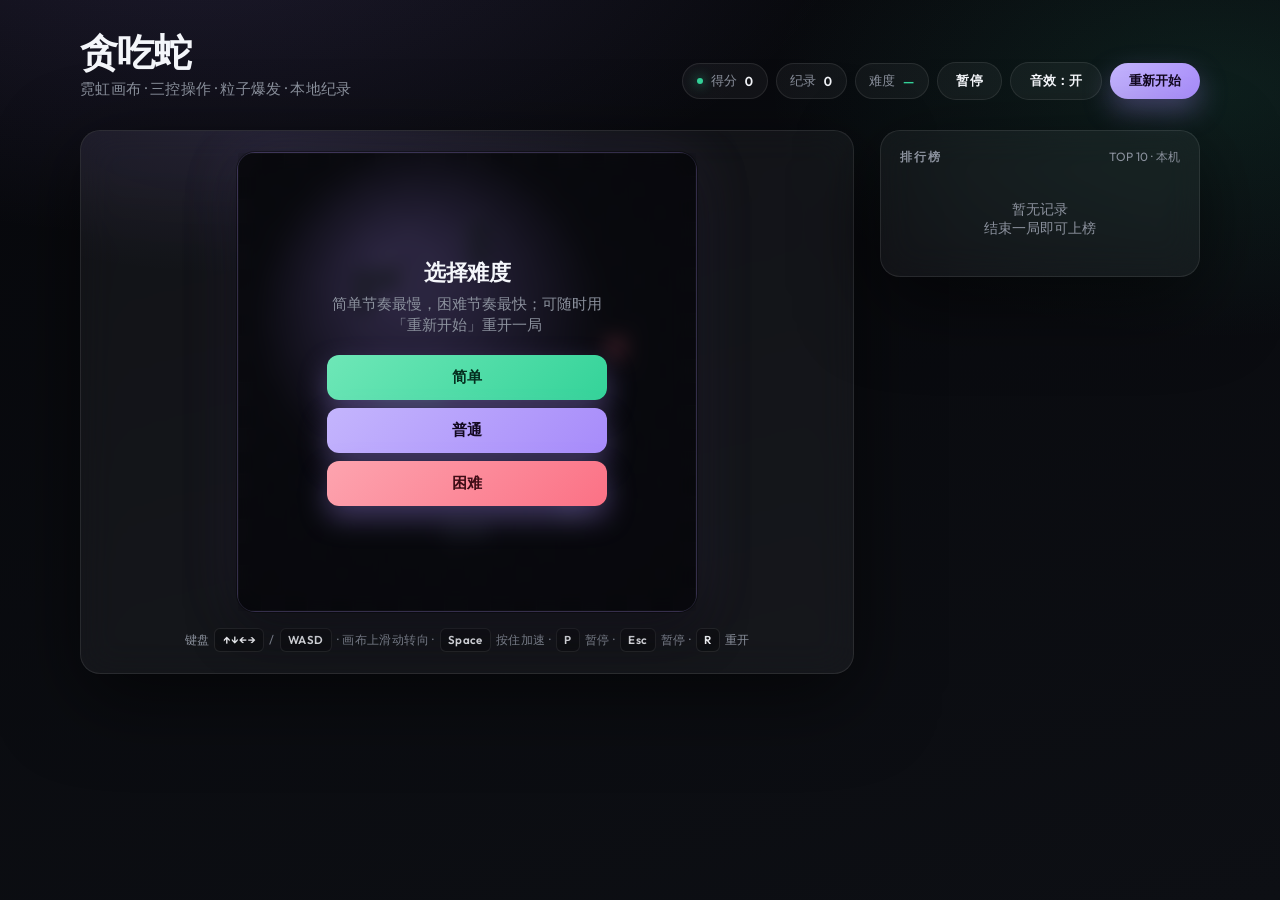
==== commit f15cf092: "shouyou" ====
--- a/index.html
+++ b/index.html
@@ -164,21 +164,39 @@
 
     .canvas-wrap {
       position: relative;
-      border-radius: var(--radius-sm);
+      width: 100%;
+      max-width: min(100vw - 2rem, 460px);
+      margin: 0 auto;
+      aspect-ratio: 1 / 1;
+      border-radius: calc(var(--radius-sm) + 6px);
       overflow: hidden;
-      margin: 0 auto;
-      max-width: min(440px, 100%);
-      border: 1px solid rgba(255, 255, 255, 0.06);
-      box-shadow: inset 0 1px 0 rgba(255, 255, 255, 0.06);
+      border: 1px solid rgba(167, 139, 250, 0.22);
+      box-shadow:
+        inset 0 1px 0 rgba(255, 255, 255, 0.08),
+        0 0 0 1px rgba(0, 0, 0, 0.35),
+        0 20px 50px rgba(0, 0, 0, 0.45),
+        0 0 60px rgba(167, 139, 250, 0.12);
       touch-action: none;
       user-select: none;
       -webkit-user-select: none;
     }
+    .canvas-wrap.boost-hold::after {
+      content: "";
+      position: absolute;
+      inset: 0;
+      pointer-events: none;
+      box-shadow: inset 0 0 40px rgba(52, 211, 153, 0.25);
+      border-radius: inherit;
+      animation: boostPulse 0.9s ease-in-out infinite;
+    }
+    @keyframes boostPulse {
+      0%, 100% { opacity: 0.35; }
+      50% { opacity: 0.85; }
+    }
     canvas {
       display: block;
       width: 100%;
-      height: auto;
-      vertical-align: middle;
+      height: 100%;
       background: var(--canvas-bg);
     }
 
@@ -406,6 +424,7 @@
     @media (pointer: coarse), (max-width: 720px) {
       .touch-pad { display: grid; }
     }
+    .touch-pad.show-always { display: grid; }
     .pill .diff-label { color: var(--accent2); }
   </style>
 </head>
@@ -414,7 +433,7 @@
     <header>
       <div class="brand">
         <h1>贪吃蛇</h1>
-        <p>极简节奏 · 本地排行 · 即时音效</p>
+        <p>霓虹画布 · 三控操作 · 粒子爆发 · 本地纪录</p>
       </div>
       <div class="toolbar">
         <div class="pill"><span class="dot" aria-hidden="true"></span>得分 <strong id="score">0</strong></div>
@@ -427,8 +446,8 @@
     </header>
 
     <div class="game-card">
-      <div class="canvas-wrap">
-        <canvas id="game" width="400" height="400" aria-label="贪吃蛇游戏画布"></canvas>
+      <div class="canvas-wrap" id="canvasWrap">
+        <canvas id="game" width="360" height="360" aria-label="贪吃蛇游戏画布"></canvas>
         <div class="overlay visible" id="overlay" role="dialog" aria-modal="true" aria-labelledby="diffTitle">
           <div class="overlay-page" id="pageDifficulty">
             <h2 id="diffTitle">选择难度</h2>
@@ -441,7 +460,7 @@
           </div>
           <div class="overlay-page" id="pageStandard" hidden>
             <h2 id="overlayTitle">暂停</h2>
-            <p class="sub" id="overlayMsg">按空格继续</p>
+            <p class="sub" id="overlayMsg">点击继续或按 P</p>
             <div class="overlay-actions" id="overlayDefaultActions">
               <button type="button" class="btn-primary" id="btnOverlay">继续</button>
             </div>
@@ -468,10 +487,11 @@
         <button type="button" class="touch-btn touch-down" id="touchDown" aria-label="向下">↓</button>
       </div>
       <p class="controls-hint" id="controlsHint">
-        <span class="kbd">↑</span><span class="kbd">↓</span><span class="kbd">←</span><span class="kbd">→</span> 或
-        <span class="kbd">W</span><span class="kbd">A</span><span class="kbd">S</span><span class="kbd">D</span>
-        · <span class="kbd">Space</span> 暂停 · <span class="kbd">R</span> 重开
-        <span id="controlsHintTouch" hidden><br />手机上可用下方方向键与暂停键</span>
+        键盘 <span class="kbd">↑↓←→</span> / <span class="kbd">WASD</span>
+        · 画布上滑动转向
+        · <span class="kbd">Space</span> 按住加速
+        · <span class="kbd">P</span> 暂停 · <span class="kbd">Esc</span> 暂停 · <span class="kbd">R</span> 重开
+        <span id="controlsHintTouch" hidden><br />触控：虚拟方向键 + 在画面上滑动；按住画面加速</span>
       </p>
     </div>
 
@@ -496,6 +516,51 @@
 (function () {
   const canvas = document.getElementById("game");
   const ctx = canvas.getContext("2d");
+  const canvasWrap = document.getElementById("canvasWrap");
+
+  /** 逻辑坐标边长（正方形），随容器宽度自适应 */
+  const COLS = 20;
+  const ROWS = 20;
+  let LOGICAL = 360;
+  let CELL = LOGICAL / COLS;
+
+  /** 按住加速时 tick 乘数（越小越快） */
+  const BOOST_TICK_MUL = 0.52;
+  /** 滑动最小像素位移（逻辑坐标近似：用 CSS 像素 / dpr 折算到逻辑边） */
+  const SWIPE_MIN_PX = 28;
+
+  let boostKey = false;
+  let boostPointer = false;
+  /** @type {number | null} */
+  let swipePointerId = null;
+  let swipeStartX = 0;
+  let swipeStartY = 0;
+
+  function isBoosting() {
+    return (boostKey || boostPointer) && running && !paused && !gameOver && difficultyChosen;
+  }
+
+  function syncBoostUi() {
+    canvasWrap.classList.toggle("boost-hold", isBoosting());
+  }
+
+  /** @type {{ x: number, y: number, vx: number, vy: number, life: number, rgb: string }[]} */
+  let particles = [];
+
+  function applyCanvasResolution() {
+    const rect = canvasWrap.getBoundingClientRect();
+    let w = Math.floor(rect.width);
+    if (!w || w < 200) w = 280;
+    w = Math.min(w, 560);
+    LOGICAL = w;
+    CELL = LOGICAL / COLS;
+    const dpr = Math.min(2, window.devicePixelRatio || 1);
+    canvas.width = Math.round(LOGICAL * dpr);
+    canvas.height = Math.round(LOGICAL * dpr);
+    ctx.setTransform(1, 0, 0, 1, 0, 0);
+    ctx.scale(dpr, dpr);
+  }
+  applyCanvasResolution();
   const scoreEl = document.getElementById("score");
   const bestEl = document.getElementById("best");
   const overlay = document.getElementById("overlay");
@@ -525,9 +590,20 @@
   const btnSaveLb = document.getElementById("btnSaveLb");
   const btnSkipLb = document.getElementById("btnSkipLb");
 
-  const COLS = 20;
-  const ROWS = 20;
-  const CELL = canvas.width / COLS;
+  /** 固定障碍（避开初始蛇身 6–8,10） */
+  const FIXED_OBSTACLES = [
+    { x: 5, y: 5 },
+    { x: 5, y: 6 },
+    { x: 6, y: 5 },
+    { x: 14, y: 14 },
+    { x: 14, y: 15 },
+    { x: 15, y: 14 },
+    { x: 10, y: 3 },
+    { x: 10, y: 4 },
+    { x: 9, y: 16 },
+    { x: 10, y: 16 },
+  ];
+  const fixedObstacleSet = new Set(FIXED_OBSTACLES.map((o) => o.x + "," + o.y));
 
   const BEST_KEY = "snake-best-score";
   const LB_KEY = "snake-leaderboard-v2";
@@ -548,6 +624,67 @@
   let soundMuted = localStorage.getItem(MUTE_KEY) === "1";
   let audioCtx = null;
   let pendingLbScore = null;
+
+  let obstacleIntervalId = null;
+  /** @type {{ x: number, y: number, until: number } | null} */
+  let tempObstacle = null;
+  let pauseObstacleAnchor = null;
+
+  function stopObstacleSpawner() {
+    if (obstacleIntervalId != null) {
+      clearInterval(obstacleIntervalId);
+      obstacleIntervalId = null;
+    }
+    tempObstacle = null;
+    pauseObstacleAnchor = null;
+  }
+
+  function startObstacleSpawner() {
+    stopObstacleSpawner();
+    obstacleIntervalId = setInterval(spawnTempObstacle, 5000);
+  }
+
+  function notePauseForObstacles() {
+    pauseObstacleAnchor = performance.now();
+  }
+
+  function resumeObstacleAfterPause() {
+    if (pauseObstacleAnchor == null) return;
+    const dt = performance.now() - pauseObstacleAnchor;
+    if (tempObstacle) tempObstacle.until += dt;
+    pauseObstacleAnchor = null;
+  }
+
+  function spawnTempObstacle() {
+    if (!running || paused || gameOver || !difficultyChosen) return;
+    const occ = new Set();
+    for (const s of snake) occ.add(s.x + "," + s.y);
+    occ.add(food.x + "," + food.y);
+    for (const k of fixedObstacleSet) occ.add(k);
+    if (tempObstacle) occ.add(tempObstacle.x + "," + tempObstacle.y);
+    const free = [];
+    for (let x = 0; x < COLS; x++) {
+      for (let y = 0; y < ROWS; y++) {
+        const key = x + "," + y;
+        if (!occ.has(key)) free.push({ x, y });
+      }
+    }
+    if (!free.length) return;
+    const pick = free[randInt(free.length)];
+    tempObstacle = { x: pick.x, y: pick.y, until: performance.now() + 3000 };
+  }
+
+  function tempObstacleActive() {
+    if (!tempObstacle) return false;
+    if (paused) return true;
+    return performance.now() < tempObstacle.until;
+  }
+
+  function blockedByObstacle(nh) {
+    if (fixedObstacleSet.has(nh.x + "," + nh.y)) return true;
+    if (tempObstacle && performance.now() < tempObstacle.until && nh.x === tempObstacle.x && nh.y === tempObstacle.y) return true;
+    return false;
+  }
 
   function syncSoundButton() {
     btnSound.textContent = soundMuted ? "音效：关" : "音效：开";
@@ -670,14 +807,65 @@
     return Math.floor(Math.random() * n);
   }
 
+  function spawnEatParticles(cx, cy) {
+    const n = 22 + randInt(14);
+    for (let i = 0; i < n; i++) {
+      const a = Math.random() * Math.PI * 2;
+      const sp = LOGICAL * 0.0055 * (1.1 + Math.random() * 2.4);
+      const roll = Math.random();
+      const rgb = roll < 0.38 ? "167,139,250" : roll < 0.72 ? "52,211,153" : "251,113,133";
+      particles.push({
+        x: cx,
+        y: cy,
+        vx: Math.cos(a) * sp,
+        vy: Math.sin(a) * sp,
+        life: 1,
+        rgb,
+      });
+    }
+  }
+
+  function stepParticles(dt) {
+    if (!particles.length) return;
+    const decay = dt * 0.0011;
+    for (const p of particles) {
+      p.x += p.vx;
+      p.y += p.vy;
+      p.vx *= 0.965;
+      p.vy *= 0.965;
+      p.life -= decay;
+    }
+    particles = particles.filter((p) => p.life > 0.03);
+  }
+
+  function drawParticles() {
+    if (!particles.length) return;
+    ctx.save();
+    ctx.globalCompositeOperation = "lighter";
+    for (const p of particles) {
+      const rad = CELL * 0.14 * Math.sqrt(p.life);
+      const g = ctx.createRadialGradient(p.x, p.y, 0, p.x, p.y, rad * 4);
+      g.addColorStop(0, `rgba(${p.rgb},${0.7 * p.life})`);
+      g.addColorStop(0.35, `rgba(${p.rgb},${0.35 * p.life})`);
+      g.addColorStop(1, "rgba(0,0,0,0)");
+      ctx.fillStyle = g;
+      ctx.beginPath();
+      ctx.arc(p.x, p.y, rad * 4, 0, Math.PI * 2);
+      ctx.fill();
+    }
+    ctx.restore();
+  }
+
   function emptyCell() {
     const occupied = new Set(snake.map((s) => s.x + "," + s.y));
+    for (const k of fixedObstacleSet) occupied.add(k);
+    if (tempObstacleActive()) occupied.add(tempObstacle.x + "," + tempObstacle.y);
     let x, y, guard = 0;
     do {
       x = randInt(COLS);
       y = randInt(ROWS);
       guard++;
-    } while (occupied.has(x + "," + y) && guard < COLS * ROWS * 2);
+    } while (occupied.has(x + "," + y) && guard < COLS * ROWS * 3);
     return { x, y };
   }
 
@@ -732,6 +920,16 @@
   }
 
   function openGameOver(reason) {
+    stopObstacleSpawner();
+    boostKey = false;
+    boostPointer = false;
+    if (swipePointerId != null) {
+      try {
+        canvasWrap.releasePointerCapture(swipePointerId);
+      } catch (_) {}
+      swipePointerId = null;
+    }
+    syncBoostUi();
     saveBest();
     sfxDie();
     pendingLbScore = score;
@@ -775,6 +973,12 @@
   }
 
   function resetGame() {
+    stopObstacleSpawner();
+    particles = [];
+    boostKey = false;
+    boostPointer = false;
+    swipePointerId = null;
+    syncBoostUi();
     snake = [
       { x: 8, y: 10 },
       { x: 7, y: 10 },
@@ -802,9 +1006,11 @@
     running = true;
     hideOverlay();
     lastTick = performance.now();
+    lastRafTime = performance.now();
     loadBest();
     sfxStart();
     syncPauseLabels();
+    startObstacleSpawner();
   }
 
   function opposite(a, b) {
@@ -821,6 +1027,12 @@
     if (nh.x < 0 || nh.x >= COLS || nh.y < 0 || nh.y >= ROWS) {
       gameOver = true;
       openGameOver("撞墙");
+      return;
+    }
+
+    if (blockedByObstacle(nh)) {
+      gameOver = true;
+      openGameOver("撞到障碍");
       return;
     }
 
@@ -837,6 +1049,9 @@
     snake.unshift(nh);
 
     if (eating) {
+      const fcx = food.x * CELL + CELL * 0.5;
+      const fcy = food.y * CELL + CELL * 0.5;
+      spawnEatParticles(fcx, fcy);
       score += 10;
       scoreEl.textContent = String(score);
       food = emptyCell();
@@ -848,48 +1063,216 @@
     }
   }
 
-  function drawGrid() {
-    ctx.fillStyle = getComputedStyle(document.documentElement).getPropertyValue("--canvas-bg").trim() || "#0c0e14";
-    ctx.fillRect(0, 0, canvas.width, canvas.height);
-    ctx.strokeStyle = "rgba(255,255,255,0.035)";
+  function drawBoard() {
+    const bg = getComputedStyle(document.documentElement).getPropertyValue("--canvas-bg").trim() || "#0c0e14";
+    const g = ctx.createRadialGradient(
+      LOGICAL * 0.35,
+      LOGICAL * 0.25,
+      0,
+      LOGICAL * 0.5,
+      LOGICAL * 0.5,
+      LOGICAL * 0.85
+    );
+    g.addColorStop(0, "rgba(167, 139, 250, 0.09)");
+    g.addColorStop(0.45, bg);
+    g.addColorStop(1, "#05060a");
+    ctx.fillStyle = g;
+    ctx.fillRect(0, 0, LOGICAL, LOGICAL);
+
+    const t0 = (x, y) => ((x + y) & 1) === 0;
+    for (let x = 0; x < COLS; x++) {
+      for (let y = 0; y < ROWS; y++) {
+        if (t0(x, y)) {
+          ctx.fillStyle = "rgba(255,255,255,0.018)";
+          ctx.fillRect(x * CELL, y * CELL, CELL, CELL);
+        }
+      }
+    }
+
+    ctx.strokeStyle = "rgba(255,255,255,0.04)";
     ctx.lineWidth = 1;
     for (let x = 0; x <= COLS; x++) {
       ctx.beginPath();
       ctx.moveTo(x * CELL + 0.5, 0);
-      ctx.lineTo(x * CELL + 0.5, canvas.height);
+      ctx.lineTo(x * CELL + 0.5, LOGICAL);
       ctx.stroke();
     }
     for (let y = 0; y <= ROWS; y++) {
       ctx.beginPath();
       ctx.moveTo(0, y * CELL + 0.5);
-      ctx.lineTo(canvas.width, y * CELL + 0.5);
+      ctx.lineTo(LOGICAL, y * CELL + 0.5);
       ctx.stroke();
     }
-  }
-
-  function drawCell(x, y, color, pad) {
-    ctx.fillStyle = color;
+
+    ctx.strokeStyle = "rgba(255,255,255,0.14)";
+    ctx.strokeRect(0.5, 0.5, LOGICAL - 1, LOGICAL - 1);
+  }
+
+  function roundCellRect(x, y, pad, rMul) {
     const px = x * CELL + pad;
     const py = y * CELL + pad;
     const s = CELL - pad * 2;
-    const r = Math.min(7, s * 0.28);
+    const r = Math.min(CELL * 0.32, s * (rMul || 0.28));
+    return { px, py, s, r };
+  }
+
+  function drawFixedObstacles() {
+    for (const o of FIXED_OBSTACLES) {
+      const { px, py, s, r } = roundCellRect(o.x, o.y, CELL * 0.12, 0.22);
+      const grd = ctx.createLinearGradient(px, py, px + s, py + s);
+      grd.addColorStop(0, "#4b5563");
+      grd.addColorStop(1, "#1f2937");
+      ctx.fillStyle = grd;
+      ctx.beginPath();
+      ctx.roundRect(px, py, s, s, r);
+      ctx.fill();
+      ctx.strokeStyle = "rgba(255,255,255,0.12)";
+      ctx.lineWidth = 1;
+      ctx.stroke();
+    }
+  }
+
+  function drawTempObstacle() {
+    if (!tempObstacleActive()) return;
+    const o = tempObstacle;
+    const pulse = 0.85 + 0.15 * Math.sin(performance.now() / 220);
+    const { px, py, s, r } = roundCellRect(o.x, o.y, CELL * 0.1, 0.26);
+    const grd = ctx.createRadialGradient(px + s * 0.35, py + s * 0.35, 0, px + s * 0.5, py + s * 0.5, s * 0.75);
+    grd.addColorStop(0, `rgba(251, 191, 36, ${0.55 * pulse})`);
+    grd.addColorStop(0.6, `rgba(249, 115, 22, ${0.85 * pulse})`);
+    grd.addColorStop(1, "rgba(185, 28, 28, 0.95)");
+    ctx.fillStyle = grd;
     ctx.beginPath();
     ctx.roundRect(px, py, s, s, r);
     ctx.fill();
-  }
-
-  function draw() {
-    drawGrid();
-    drawCell(food.x, food.y, "#fb7185", 3);
-    for (let i = snake.length - 1; i >= 0; i--) {
+    ctx.strokeStyle = "rgba(255,255,255,0.35)";
+    ctx.lineWidth = 1.25;
+    ctx.stroke();
+  }
+
+  function drawFood() {
+    const { px, py, s, r } = roundCellRect(food.x, food.y, CELL * 0.14, 0.3);
+    const breathe = 1 + 0.04 * Math.sin(performance.now() / 350);
+    const cx = px + s / 2;
+    const cy = py + s / 2;
+    const rs = (s / 2) * breathe;
+    ctx.save();
+    ctx.shadowBlur = CELL * 0.55;
+    ctx.shadowColor = "rgba(251, 113, 133, 0.75)";
+    const rg = ctx.createRadialGradient(cx - rs * 0.25, cy - rs * 0.25, 0, cx, cy, rs * 1.2);
+    rg.addColorStop(0, "#ffe4e6");
+    rg.addColorStop(0.4, "#fb7185");
+    rg.addColorStop(1, "#9f1239");
+    ctx.fillStyle = rg;
+    ctx.beginPath();
+    ctx.roundRect(px, py, s, s, r);
+    ctx.fill();
+    ctx.shadowBlur = 0;
+    ctx.strokeStyle = "rgba(255,255,255,0.35)";
+    ctx.lineWidth = 1.15;
+    ctx.stroke();
+    ctx.restore();
+  }
+
+  function drawSnakeEyes(px, py, s, face) {
+    const ex = s * 0.22;
+    const ey = s * 0.28;
+    const er = Math.max(1.8, s * 0.11);
+    let ox = 0;
+    let oy = 0;
+    if (face.x === 1) ox = s * 0.12;
+    if (face.x === -1) ox = -s * 0.12;
+    if (face.y === 1) oy = s * 0.12;
+    if (face.y === -1) oy = -s * 0.12;
+    const bx = px + s * 0.5 + ox;
+    const by = py + s * 0.42 + oy;
+    ctx.fillStyle = "#f8fafc";
+    ctx.beginPath();
+    ctx.arc(bx - ex, by, er, 0, Math.PI * 2);
+    ctx.arc(bx + ex, by, er, 0, Math.PI * 2);
+    ctx.fill();
+    ctx.fillStyle = "#0f172a";
+    const pup = s * 0.045;
+    ctx.beginPath();
+    ctx.arc(bx - ex + face.x * pup * 0.5, by + face.y * pup * 0.5, er * 0.45, 0, Math.PI * 2);
+    ctx.arc(bx + ex + face.x * pup * 0.5, by + face.y * pup * 0.5, er * 0.45, 0, Math.PI * 2);
+    ctx.fill();
+  }
+
+  function drawSnake() {
+    const face = nextDir.x || nextDir.y ? nextDir : dir;
+    const n = snake.length;
+    ctx.save();
+    const glowLayers = [
+      { blur: CELL * 0.95, col: "rgba(167, 139, 250, 0.28)" },
+      { blur: CELL * 0.42, col: "rgba(52, 211, 153, 0.42)" },
+    ];
+    for (const gl of glowLayers) {
+      ctx.shadowBlur = gl.blur;
+      ctx.shadowColor = gl.col;
+      for (let i = n - 1; i >= 0; i--) {
+        const seg = snake[i];
+        const isHead = i === 0;
+        const pad = isHead ? CELL * 0.11 : CELL * 0.13;
+        const { px, py, s, r } = roundCellRect(seg.x, seg.y, pad, isHead ? 0.3 : 0.26);
+        const t = n <= 1 ? 0 : i / (n - 1);
+        const lg = ctx.createLinearGradient(px - s * 0.15, py, px + s * 1.1, py + s * 1.05);
+        lg.addColorStop(0, `rgba(196, 181, 253, ${0.45 + t * 0.35})`);
+        lg.addColorStop(0.5, `rgba(45, 212, 191, ${0.4 + t * 0.38})`);
+        lg.addColorStop(1, `rgba(244, 114, 182, ${0.35 + t * 0.4})`);
+        ctx.fillStyle = lg;
+        ctx.beginPath();
+        ctx.roundRect(px, py, s, s, r);
+        ctx.fill();
+      }
+    }
+    ctx.shadowBlur = 0;
+    for (let i = n - 1; i >= 0; i--) {
       const seg = snake[i];
       const isHead = i === 0;
-      drawCell(seg.x, seg.y, isHead ? "#6ee7b7" : "#34d399", isHead ? 2 : 3);
-    }
-  }
+      const pad = isHead ? CELL * 0.11 : CELL * 0.13;
+      const { px, py, s, r } = roundCellRect(seg.x, seg.y, pad, isHead ? 0.3 : 0.26);
+      const t = n <= 1 ? 0 : i / (n - 1);
+      const lg = ctx.createLinearGradient(px - s * 0.25, py - s * 0.2, px + s * 1.05, py + s * 1.15);
+      if (isHead) {
+        lg.addColorStop(0, "#f5d0fe");
+        lg.addColorStop(0.42, "#34d399");
+        lg.addColorStop(1, "#059669");
+      } else {
+        lg.addColorStop(0, `rgba(167, 139, 250, ${0.82 - t * 0.28})`);
+        lg.addColorStop(0.48, `rgba(52, 211, 153, ${0.55 + t * 0.32})`);
+        lg.addColorStop(1, `rgba(244, 114, 182, ${0.62 - t * 0.18})`);
+      }
+      ctx.fillStyle = lg;
+      ctx.beginPath();
+      ctx.roundRect(px, py, s, s, r);
+      ctx.fill();
+      ctx.strokeStyle = isHead ? "rgba(255,255,255,0.5)" : "rgba(255,255,255,0.16)";
+      ctx.lineWidth = isHead ? 1.65 : 1.05;
+      ctx.stroke();
+      if (isHead) drawSnakeEyes(px, py, s, face);
+    }
+    ctx.restore();
+  }
+
+  function draw() {
+    drawBoard();
+    drawFixedObstacles();
+    drawTempObstacle();
+    drawFood();
+    drawSnake();
+    drawParticles();
+  }
+
+  let lastRafTime = performance.now();
 
   function loop(now) {
     requestAnimationFrame(loop);
+    const dt = Math.min(40, now - lastRafTime);
+    lastRafTime = now;
+    stepParticles(dt);
+    syncBoostUi();
+
     if (!running) {
       draw();
       return;
@@ -902,8 +1285,12 @@
       draw();
       return;
     }
-    while (now - lastTick >= tickMs) {
-      lastTick += tickMs;
+    if (tempObstacle && performance.now() >= tempObstacle.until) tempObstacle = null;
+    let guard = 0;
+    while (guard++ < 16) {
+      const stepInt = tickMs * (isBoosting() ? BOOST_TICK_MUL : 1);
+      if (now - lastTick < stepInt) break;
+      lastTick += stepInt;
       step();
       if (gameOver) break;
     }
@@ -920,12 +1307,31 @@
     if (!difficultyChosen || gameOver || !running) return;
     paused = !paused;
     if (paused) {
+      notePauseForObstacles();
+      boostKey = false;
+      boostPointer = false;
+      if (swipePointerId != null) {
+        try {
+          canvasWrap.releasePointerCapture(swipePointerId);
+        } catch (_) {}
+        swipePointerId = null;
+      }
+      syncBoostUi();
       sfxPause();
-      showOverlay("已暂停", "按空格、工具栏或下方按钮继续");
+      showOverlay("已暂停", "点击继续、按 P / Esc，或使用工具栏与下方按钮");
     } else {
+      resumeObstacleAfterPause();
       hideOverlay();
     }
     syncPauseLabels();
+  }
+
+  function onKeyUp(e) {
+    const lk = e.key.toLowerCase();
+    if (lk === " " || lk === "spacebar") {
+      boostKey = false;
+      syncBoostUi();
+    }
   }
 
   function onKey(e) {
@@ -942,9 +1348,19 @@
     };
     if (lk === " " || lk === "spacebar") {
       if (gameOver && document.activeElement === playerName) return;
+      if (!difficultyChosen || gameOver || !running) return;
+      if (e.repeat) return;
+      e.preventDefault();
+      boostKey = true;
+      syncBoostUi();
+      resumeAudio();
+      return;
+    }
+    if (lk === "p" || e.key === "Escape") {
+      if (gameOver && document.activeElement === playerName) return;
       e.preventDefault();
       if (gameOver) return;
-      if (!difficultyChosen) return;
+      if (!difficultyChosen || !running) return;
       togglePause();
       return;
     }
@@ -979,6 +1395,7 @@
   });
   btnOverlay.addEventListener("click", () => {
     paused = false;
+    resumeObstacleAfterPause();
     hideOverlay();
     syncPauseLabels();
   });
@@ -1020,8 +1437,68 @@
     { passive: false }
   );
 
+  function onWrapPointerDown(ev) {
+    if (ev.pointerType === "mouse" && ev.button !== 0) return;
+    if (!difficultyChosen || gameOver || !running) return;
+    resumeAudio();
+    boostPointer = true;
+    syncBoostUi();
+    swipePointerId = ev.pointerId;
+    swipeStartX = ev.clientX;
+    swipeStartY = ev.clientY;
+    try {
+      canvasWrap.setPointerCapture(ev.pointerId);
+    } catch (_) {}
+  }
+
+  function onWrapPointerMove(ev) {
+    if (swipePointerId !== ev.pointerId) return;
+    if (!running || paused || gameOver || !difficultyChosen) return;
+    const dx = ev.clientX - swipeStartX;
+    const dy = ev.clientY - swipeStartY;
+    const dist = Math.hypot(dx, dy);
+    if (dist < SWIPE_MIN_PX) return;
+    if (Math.abs(dx) >= Math.abs(dy)) {
+      trySetDirection({ x: dx > 0 ? 1 : -1, y: 0 });
+    } else {
+      trySetDirection({ x: 0, y: dy > 0 ? 1 : -1 });
+    }
+    swipeStartX = ev.clientX;
+    swipeStartY = ev.clientY;
+  }
+
+  function onWrapPointerUp(ev) {
+    if (swipePointerId != null && ev.pointerId !== swipePointerId) return;
+    boostPointer = false;
+    swipePointerId = null;
+    syncBoostUi();
+    try {
+      canvasWrap.releasePointerCapture(ev.pointerId);
+    } catch (_) {}
+  }
+
+  canvasWrap.addEventListener("pointerdown", onWrapPointerDown, { passive: false });
+  canvasWrap.addEventListener("pointermove", onWrapPointerMove);
+  canvasWrap.addEventListener("pointerup", onWrapPointerUp);
+  canvasWrap.addEventListener("pointercancel", onWrapPointerUp);
+  canvasWrap.addEventListener("lostpointercapture", onWrapPointerUp);
+
+  window.addEventListener("blur", () => {
+    boostKey = false;
+    syncBoostUi();
+  });
   window.addEventListener("keydown", onKey);
-  window.addEventListener("resize", syncTouchHint);
+  window.addEventListener("keyup", onKeyUp);
+  window.addEventListener("resize", () => {
+    applyCanvasResolution();
+    syncTouchHint();
+  });
+  if (typeof ResizeObserver !== "undefined") {
+    const ro = new ResizeObserver(() => {
+      applyCanvasResolution();
+    });
+    ro.observe(canvasWrap);
+  }
   ["click", "touchstart"].forEach((ev) => {
     document.body.addEventListener(ev, () => resumeAudio(), { passive: true });
   });
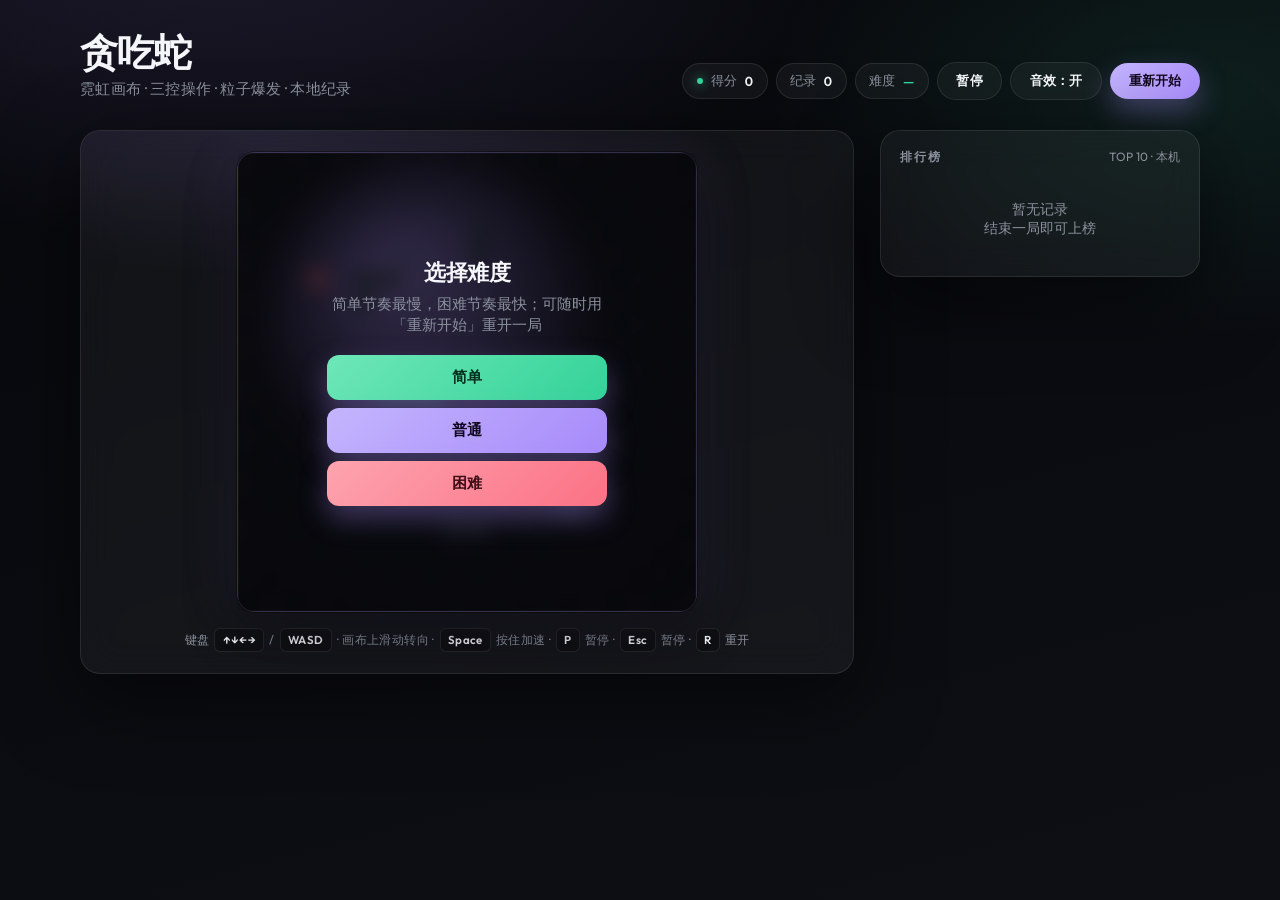
==== commit b34788b0: "重构MVC架构 v2.0" ====
--- a/index.html
+++ b/index.html
@@ -5,9 +5,9 @@
   <meta name="viewport" content="width=device-width, initial-scale=1, viewport-fit=cover" />
   <meta name="mobile-web-app-capable" content="yes" />
   <title>Snake · 贪吃蛇</title>
-  <link rel="preconnect" href="https://fonts.googleapis.com" />
-  <link rel="preconnect" href="https://fonts.gstatic.com" crossorigin />
-  <link href="https://fonts.googleapis.com/css2?family=Outfit:wght@300;400;500;600;700&display=swap" rel="stylesheet" />
+  <link rel="preconnect" href="https://fonts.googleapis.com " />
+  <link rel="preconnect" href="https://fonts.gstatic.com " crossorigin />
+  <link href="https://fonts.googleapis.com/css2?family=Outfit:wght@300 ;400;500;600;700&display=swap" rel="stylesheet" />
   <style>
     :root {
       --bg0: #07080c;
@@ -421,8 +421,38 @@
     .touch-right { grid-column: 3; grid-row: 2; }
     .touch-down { grid-column: 2; grid-row: 3; }
 
+    .boost-bar {
+      display: none;
+      margin: 0.65rem auto 0;
+      max-width: min(100%, 460px);
+      min-height: 46px;
+      align-items: center;
+      justify-content: center;
+      border-radius: var(--radius-sm);
+      touch-action: none;
+      user-select: none;
+      -webkit-user-select: none;
+      cursor: pointer;
+      background: rgba(52, 211, 153, 0.14);
+      border: 1px solid rgba(52, 211, 153, 0.28);
+      color: rgba(244, 246, 250, 0.88);
+      font-size: 0.82rem;
+      font-weight: 600;
+      letter-spacing: 0.06em;
+      transition: background 0.12s ease, border-color 0.12s ease, transform 0.1s ease;
+    }
+    .boost-bar:active,
+    .boost-bar.is-pressing {
+      background: rgba(52, 211, 153, 0.28);
+      border-color: rgba(52, 211, 153, 0.45);
+      transform: scale(0.99);
+    }
+    .boost-bar .boost-bar-inner {
+      pointer-events: none;
+    }
     @media (pointer: coarse), (max-width: 720px) {
       .touch-pad { display: grid; }
+      .boost-bar { display: flex; }
     }
     .touch-pad.show-always { display: grid; }
     .pill .diff-label { color: var(--accent2); }
@@ -479,6 +509,15 @@
           </div>
         </div>
       </div>
+      <div
+        class="boost-bar"
+        id="boostBar"
+        role="button"
+        tabindex="0"
+        aria-label="按住此处加速"
+      >
+        <span class="boost-bar-inner">按住加速</span>
+      </div>
       <div class="touch-pad" id="touchPad" aria-label="方向与暂停">
         <button type="button" class="touch-btn touch-up" id="touchUp" aria-label="向上">↑</button>
         <button type="button" class="touch-btn touch-left" id="touchLeft" aria-label="向左">←</button>
@@ -491,7 +530,7 @@
         · 画布上滑动转向
         · <span class="kbd">Space</span> 按住加速
         · <span class="kbd">P</span> 暂停 · <span class="kbd">Esc</span> 暂停 · <span class="kbd">R</span> 重开
-        <span id="controlsHintTouch" hidden><br />触控：虚拟方向键 + 在画面上滑动；按住画面加速</span>
+        <span id="controlsHintTouch" hidden><br />触控：虚拟方向键 + 在画面上滑动转向；按住下方半透明条加速</span>
       </p>
     </div>
 
@@ -513,201 +552,184 @@
   </div>
 
   <script>
-(function () {
-  const canvas = document.getElementById("game");
-  const ctx = canvas.getContext("2d");
-  const canvasWrap = document.getElementById("canvasWrap");
-
-  /** 逻辑坐标边长（正方形），随容器宽度自适应 */
-  const COLS = 20;
-  const ROWS = 20;
-  let LOGICAL = 360;
-  let CELL = LOGICAL / COLS;
-
-  /** 按住加速时 tick 乘数（越小越快） */
-  const BOOST_TICK_MUL = 0.52;
-  /** 滑动最小像素位移（逻辑坐标近似：用 CSS 像素 / dpr 折算到逻辑边） */
-  const SWIPE_MIN_PX = 28;
-
-  let boostKey = false;
-  let boostPointer = false;
-  /** @type {number | null} */
-  let swipePointerId = null;
-  let swipeStartX = 0;
-  let swipeStartY = 0;
-
-  function isBoosting() {
-    return (boostKey || boostPointer) && running && !paused && !gameOver && difficultyChosen;
-  }
-
-  function syncBoostUi() {
-    canvasWrap.classList.toggle("boost-hold", isBoosting());
-  }
-
-  /** @type {{ x: number, y: number, vx: number, vy: number, life: number, rgb: string }[]} */
-  let particles = [];
-
-  function applyCanvasResolution() {
-    const rect = canvasWrap.getBoundingClientRect();
-    let w = Math.floor(rect.width);
-    if (!w || w < 200) w = 280;
-    w = Math.min(w, 560);
-    LOGICAL = w;
-    CELL = LOGICAL / COLS;
-    const dpr = Math.min(2, window.devicePixelRatio || 1);
-    canvas.width = Math.round(LOGICAL * dpr);
-    canvas.height = Math.round(LOGICAL * dpr);
-    ctx.setTransform(1, 0, 0, 1, 0, 0);
-    ctx.scale(dpr, dpr);
-  }
-  applyCanvasResolution();
-  const scoreEl = document.getElementById("score");
-  const bestEl = document.getElementById("best");
-  const overlay = document.getElementById("overlay");
-  const overlayTitle = document.getElementById("overlayTitle");
-  const overlayMsg = document.getElementById("overlayMsg");
-  const overlayDefaultActions = document.getElementById("overlayDefaultActions");
-  const btnOverlay = document.getElementById("btnOverlay");
-  const btnRestart = document.getElementById("btnRestart");
-  const btnPause = document.getElementById("btnPause");
-  const btnSound = document.getElementById("btnSound");
-  const pageDifficulty = document.getElementById("pageDifficulty");
-  const pageStandard = document.getElementById("pageStandard");
-  const pillDifficulty = document.getElementById("pillDifficulty");
-  const diffLabel = document.getElementById("diffLabel");
-  const controlsHintTouch = document.getElementById("controlsHintTouch");
-  const touchUp = document.getElementById("touchUp");
-  const touchDown = document.getElementById("touchDown");
-  const touchLeft = document.getElementById("touchLeft");
-  const touchRight = document.getElementById("touchRight");
-  const touchPause = document.getElementById("touchPause");
-  const lbBody = document.getElementById("lbBody");
-  const lbEmpty = document.getElementById("lbEmpty");
-  const lbTable = document.getElementById("lbTable");
-  const overlayGameOver = document.getElementById("overlayGameOver");
-  const goScoreLine = document.getElementById("goScoreLine");
-  const playerName = document.getElementById("playerName");
-  const btnSaveLb = document.getElementById("btnSaveLb");
-  const btnSkipLb = document.getElementById("btnSkipLb");
-
-  /** 固定障碍（避开初始蛇身 6–8,10） */
-  const FIXED_OBSTACLES = [
-    { x: 5, y: 5 },
-    { x: 5, y: 6 },
-    { x: 6, y: 5 },
-    { x: 14, y: 14 },
-    { x: 14, y: 15 },
-    { x: 15, y: 14 },
-    { x: 10, y: 3 },
-    { x: 10, y: 4 },
-    { x: 9, y: 16 },
-    { x: 10, y: 16 },
-  ];
-  const fixedObstacleSet = new Set(FIXED_OBSTACLES.map((o) => o.x + "," + o.y));
-
-  const BEST_KEY = "snake-best-score";
-  const LB_KEY = "snake-leaderboard-v2";
-  const MUTE_KEY = "snake-sound-muted";
-
-  /** 初始间隔 ms（越小越快）、最快速度下限、每吃一个加快的步长 */
-  const DIFF = {
-    easy: { start: 200, min: 105, step: 1 },
-    normal: { start: 130, min: 72, step: 2 },
-    hard: { start: 82, min: 42, step: 3 },
-  };
-  const DIFF_NAMES = { easy: "简单", normal: "普通", hard: "困难" };
-
-  let snake, dir, nextDir, food, score, tickMs, lastTick;
-  let running, paused, gameOver;
-  let difficultyChosen = false;
-  let currentDifficulty = "normal";
-  let soundMuted = localStorage.getItem(MUTE_KEY) === "1";
-  let audioCtx = null;
-  let pendingLbScore = null;
-
-  let obstacleIntervalId = null;
-  /** @type {{ x: number, y: number, until: number } | null} */
-  let tempObstacle = null;
-  let pauseObstacleAnchor = null;
-
-  function stopObstacleSpawner() {
-    if (obstacleIntervalId != null) {
-      clearInterval(obstacleIntervalId);
-      obstacleIntervalId = null;
-    }
-    tempObstacle = null;
-    pauseObstacleAnchor = null;
-  }
-
-  function startObstacleSpawner() {
-    stopObstacleSpawner();
-    obstacleIntervalId = setInterval(spawnTempObstacle, 5000);
-  }
-
-  function notePauseForObstacles() {
-    pauseObstacleAnchor = performance.now();
-  }
-
-  function resumeObstacleAfterPause() {
-    if (pauseObstacleAnchor == null) return;
-    const dt = performance.now() - pauseObstacleAnchor;
-    if (tempObstacle) tempObstacle.until += dt;
-    pauseObstacleAnchor = null;
-  }
-
-  function spawnTempObstacle() {
-    if (!running || paused || gameOver || !difficultyChosen) return;
+// ========== MODEL ==========
+class SnakeModel {
+  constructor() {
+    this.COLS = 20;
+    this.ROWS = 20;
+    this.SNAKE_CAP = this.COLS * this.ROWS;
+    this.snakeX = new Int16Array(this.SNAKE_CAP);
+    this.snakeY = new Int16Array(this.SNAKE_CAP);
+    this.snakeHead = 0;
+    this.snakeTail = 0;
+    this.snakeLen = 0;
+
+    this.LOGICAL = 360;
+    this.CELL = this.LOGICAL / this.COLS;
+
+    this.BOOST_TICK_MUL = 0.52;
+    this.SWIPE_MIN_PX = 28;
+
+    this.boostKey = false;
+    this.boostPointer = false;
+    this.boostBarHeld = false;
+
+    this.particles = [];
+
+    this.FIXED_OBSTACLES = [
+      { x: 5, y: 5 },
+      { x: 5, y: 6 },
+      { x: 6, y: 5 },
+      { x: 14, y: 14 },
+      { x: 14, y: 15 },
+      { x: 15, y: 14 },
+      { x: 10, y: 3 },
+      { x: 10, y: 4 },
+      { x: 9, y: 16 },
+      { x: 10, y: 16 },
+    ];
+    this.fixedObstacleSet = new Set(this.FIXED_OBSTACLES.map((o) => o.x + "," + o.y));
+
+    this.BEST_KEY = "snake-best-score";
+    this.LB_KEY = "snake-leaderboard-v2";
+    this.MUTE_KEY = "snake-sound-muted";
+
+    this.DIFF = {
+      easy: { start: 200, min: 105, step: 1 },
+      normal: { start: 130, min: 72, step: 2 },
+      hard: { start: 82, min: 42, step: 3 },
+    };
+    this.DIFF_NAMES = { easy: "简单", normal: "普通", hard: "困难" };
+
+    this.dir = { x: 1, y: 0 };
+    this.nextDir = { x: 1, y: 0 };
+    this.food = { x: 0, y: 0 };
+    this.score = 0;
+    this.tickMs = 130;
+
+    this.running = false;
+    this.paused = false;
+    this.gameOver = false;
+    this.difficultyChosen = false;
+    this.currentDifficulty = "normal";
+    this.soundMuted = localStorage.getItem(this.MUTE_KEY) === "1";
+    this.audioCtx = null;
+    this.pendingLbScore = null;
+
+    this.obstacleIntervalId = null;
+    this.tempObstacle = null;
+    this.pauseObstacleAnchor = null;
+  }
+
+  setWorldSize(logical, cell) {
+    this.LOGICAL = logical;
+    this.CELL = cell;
+  }
+
+  isBoosting() {
+    return (this.boostKey || this.boostPointer || this.boostBarHeld) && this.running && !this.paused && !this.gameOver && this.difficultyChosen;
+  }
+
+  snakeHeadPos() {
+    return { x: this.snakeX[this.snakeHead], y: this.snakeY[this.snakeHead] };
+  }
+
+  iterateSnakeSegments(cb) {
+    if (this.snakeLen <= 0) return;
+    let i = this.snakeTail;
+    for (let k = 0; k < this.snakeLen; k++) {
+      const isHead = k === this.snakeLen - 1;
+      cb(this.snakeX[i], this.snakeY[i], isHead);
+      if (i === this.snakeHead) break;
+      i = (i + 1) % this.SNAKE_CAP;
+    }
+  }
+
+  addSnakeCellsToOccSet(occ) {
+    this.iterateSnakeSegments((x, y) => {
+      occ.add(x + "," + y);
+    });
+  }
+
+  stopObstacleSpawner() {
+    if (this.obstacleIntervalId != null) {
+      clearInterval(this.obstacleIntervalId);
+      this.obstacleIntervalId = null;
+    }
+    this.tempObstacle = null;
+    this.pauseObstacleAnchor = null;
+  }
+
+  startObstacleSpawner() {
+    this.stopObstacleSpawner();
+    this.obstacleIntervalId = setInterval(() => this.spawnTempObstacle(), 5000);
+  }
+
+  notePauseForObstacles() {
+    this.pauseObstacleAnchor = performance.now();
+  }
+
+  resumeObstacleAfterPause() {
+    if (this.pauseObstacleAnchor == null) return;
+    const dt = performance.now() - this.pauseObstacleAnchor;
+    if (this.tempObstacle) this.tempObstacle.until += dt;
+    this.pauseObstacleAnchor = null;
+  }
+
+  spawnTempObstacle() {
+    if (!this.running || this.paused || this.gameOver || !this.difficultyChosen) return;
     const occ = new Set();
-    for (const s of snake) occ.add(s.x + "," + s.y);
-    occ.add(food.x + "," + food.y);
-    for (const k of fixedObstacleSet) occ.add(k);
-    if (tempObstacle) occ.add(tempObstacle.x + "," + tempObstacle.y);
+    this.addSnakeCellsToOccSet(occ);
+    occ.add(this.food.x + "," + this.food.y);
+    for (const k of this.fixedObstacleSet) occ.add(k);
+    if (this.tempObstacle) occ.add(this.tempObstacle.x + "," + this.tempObstacle.y);
     const free = [];
-    for (let x = 0; x < COLS; x++) {
-      for (let y = 0; y < ROWS; y++) {
+    for (let x = 0; x < this.COLS; x++) {
+      for (let y = 0; y < this.ROWS; y++) {
         const key = x + "," + y;
         if (!occ.has(key)) free.push({ x, y });
       }
     }
     if (!free.length) return;
-    const pick = free[randInt(free.length)];
-    tempObstacle = { x: pick.x, y: pick.y, until: performance.now() + 3000 };
-  }
-
-  function tempObstacleActive() {
-    if (!tempObstacle) return false;
-    if (paused) return true;
-    return performance.now() < tempObstacle.until;
-  }
-
-  function blockedByObstacle(nh) {
-    if (fixedObstacleSet.has(nh.x + "," + nh.y)) return true;
-    if (tempObstacle && performance.now() < tempObstacle.until && nh.x === tempObstacle.x && nh.y === tempObstacle.y) return true;
+    const pick = free[this.randInt(free.length)];
+    this.tempObstacle = { x: pick.x, y: pick.y, until: performance.now() + 3000 };
+  }
+
+  tempObstacleActive() {
+    if (!this.tempObstacle) return false;
+    if (this.paused) return true;
+    return performance.now() < this.tempObstacle.until;
+  }
+
+  expireTempObstacle() {
+    if (this.tempObstacle && performance.now() >= this.tempObstacle.until) {
+      this.tempObstacle = null;
+    }
+  }
+
+  blockedByObstacle(nh) {
+    if (this.fixedObstacleSet.has(nh.x + "," + nh.y)) return true;
+    if (this.tempObstacle && performance.now() < this.tempObstacle.until && nh.x === this.tempObstacle.x && nh.y === this.tempObstacle.y) return true;
     return false;
   }
 
-  function syncSoundButton() {
-    btnSound.textContent = soundMuted ? "音效：关" : "音效：开";
-    btnSound.setAttribute("aria-pressed", soundMuted ? "true" : "false");
-  }
-
-  function getAudio() {
-    if (!audioCtx) {
+  getAudio() {
+    if (!this.audioCtx) {
       const AC = window.AudioContext || window.webkitAudioContext;
       if (!AC) return null;
-      audioCtx = new AC();
-    }
-    return audioCtx;
-  }
-
-  function resumeAudio() {
-    const ctx = getAudio();
+      this.audioCtx = new AC();
+    }
+    return this.audioCtx;
+  }
+
+  resumeAudio() {
+    const ctx = this.getAudio();
     if (ctx && ctx.state === "suspended") ctx.resume().catch(() => {});
   }
 
-  function playTone(freq, dur, vol, type) {
-    if (soundMuted) return;
-    const ctx = getAudio();
+  playTone(freq, dur, vol, type) {
+    if (this.soundMuted) return;
+    const ctx = this.getAudio();
     if (!ctx) return;
     const t0 = ctx.currentTime;
     const osc = ctx.createOscillator();
@@ -722,32 +744,32 @@
     osc.stop(t0 + dur + 0.02);
   }
 
-  function sfxEat() {
-    resumeAudio();
-    playTone(520, 0.05, 0.06, "triangle");
-    setTimeout(() => playTone(784, 0.07, 0.06, "triangle"), 45);
-  }
-
-  function sfxDie() {
-    resumeAudio();
-    playTone(185, 0.12, 0.09, "sawtooth");
-    setTimeout(() => playTone(95, 0.22, 0.1, "sawtooth"), 90);
-  }
-
-  function sfxPause() {
-    resumeAudio();
-    playTone(330, 0.06, 0.04, "sine");
-  }
-
-  function sfxStart() {
-    resumeAudio();
-    playTone(440, 0.06, 0.045, "sine");
-    setTimeout(() => playTone(554, 0.08, 0.045, "sine"), 70);
-  }
-
-  function loadLeaderboard() {
+  sfxEat() {
+    this.resumeAudio();
+    this.playTone(520, 0.05, 0.06, "triangle");
+    setTimeout(() => this.playTone(784, 0.07, 0.06, "triangle"), 45);
+  }
+
+  sfxDie() {
+    this.resumeAudio();
+    this.playTone(185, 0.12, 0.09, "sawtooth");
+    setTimeout(() => this.playTone(95, 0.22, 0.1, "sawtooth"), 90);
+  }
+
+  sfxPause() {
+    this.resumeAudio();
+    this.playTone(330, 0.06, 0.04, "sine");
+  }
+
+  sfxStart() {
+    this.resumeAudio();
+    this.playTone(440, 0.06, 0.045, "sine");
+    setTimeout(() => this.playTone(554, 0.08, 0.045, "sine"), 70);
+  }
+
+  loadLeaderboard() {
     try {
-      const raw = localStorage.getItem(LB_KEY);
+      const raw = localStorage.getItem(this.LB_KEY);
       const arr = raw ? JSON.parse(raw) : [];
       return Array.isArray(arr) ? arr : [];
     } catch {
@@ -755,24 +777,258 @@
     }
   }
 
-  function saveLeaderboard(rows) {
-    localStorage.setItem(LB_KEY, JSON.stringify(rows.slice(0, 10)));
-  }
-
-  function renderLeaderboard() {
-    const rows = loadLeaderboard()
+  saveLeaderboard(rows) {
+    localStorage.setItem(this.LB_KEY, JSON.stringify(rows.slice(0, 10)));
+  }
+
+  loadBest() {
+    const v = parseInt(localStorage.getItem(this.BEST_KEY) || "0", 10);
+    return Number.isFinite(v) ? v : 0;
+  }
+
+  updateHighScore(currentScore) {
+    const best = this.loadBest();
+    if (currentScore > best) {
+      localStorage.setItem(this.BEST_KEY, String(currentScore));
+      return currentScore;
+    }
+    return best;
+  }
+
+  randInt(n) {
+    return Math.floor(Math.random() * n);
+  }
+
+  spawnEatParticles(cx, cy) {
+    const n = 22 + this.randInt(14);
+    for (let i = 0; i < n; i++) {
+      const a = Math.random() * Math.PI * 2;
+      const sp = this.LOGICAL * 0.0055 * (1.1 + Math.random() * 2.4);
+      const roll = Math.random();
+      const rgb = roll < 0.38 ? "167,139,250" : roll < 0.72 ? "52,211,153" : "251,113,133";
+      this.particles.push({
+        x: cx,
+        y: cy,
+        vx: Math.cos(a) * sp,
+        vy: Math.sin(a) * sp,
+        life: 1,
+        rgb,
+      });
+    }
+  }
+
+  stepParticles(dt) {
+    if (!this.particles.length) return;
+    const decay = dt * 0.0011;
+    for (const p of this.particles) {
+      p.x += p.vx;
+      p.y += p.vy;
+      p.vx *= 0.965;
+      p.vy *= 0.965;
+      p.life -= decay;
+    }
+    this.particles = this.particles.filter((p) => p.life > 0.03);
+  }
+
+  emptyCell() {
+    const occupied = new Set();
+    this.addSnakeCellsToOccSet(occupied);
+    for (const k of this.fixedObstacleSet) occupied.add(k);
+    if (this.tempObstacleActive()) occupied.add(this.tempObstacle.x + "," + this.tempObstacle.y);
+    let x, y, guard = 0;
+    do {
+      x = this.randInt(this.COLS);
+      y = this.randInt(this.ROWS);
+      guard++;
+    } while (occupied.has(x + "," + y) && guard < this.COLS * this.ROWS * 3);
+    return { x, y };
+  }
+
+  tickCfg() {
+    return this.DIFF[this.currentDifficulty] || this.DIFF.normal;
+  }
+
+  opposite(a, b) {
+    return a.x === -b.x && a.y === -b.y;
+  }
+
+  moveSnake() {
+    if (!this.running || this.paused || this.gameOver) {
+      return { moved: false, ate: false };
+    }
+
+    this.dir = { ...this.nextDir };
+    const head = this.snakeHeadPos();
+    const nh = { x: head.x + this.dir.x, y: head.y + this.dir.y };
+
+    if (nh.x < 0 || nh.x >= this.COLS || nh.y < 0 || nh.y >= this.ROWS) {
+      this.gameOver = true;
+      return { moved: false, ate: false, gameOver: true, reason: "撞墙" };
+    }
+
+    if (this.blockedByObstacle(nh)) {
+      this.gameOver = true;
+      return { moved: false, ate: false, gameOver: true, reason: "撞到障碍" };
+    }
+
+    const eating = nh.x === this.food.x && nh.y === this.food.y;
+
+    let i = eating ? this.snakeTail : (this.snakeTail + 1) % this.SNAKE_CAP;
+    while (true) {
+      if (this.snakeX[i] === nh.x && this.snakeY[i] === nh.y) {
+        this.gameOver = true;
+        return { moved: false, ate: false, gameOver: true, reason: "咬到自己" };
+      }
+      if (i === this.snakeHead) break;
+      i = (i + 1) % this.SNAKE_CAP;
+    }
+
+    if (eating && this.snakeLen >= this.SNAKE_CAP) {
+      this.gameOver = true;
+      return { moved: false, ate: false, gameOver: true, reason: "蛇身占满棋盘" };
+    }
+
+    const newHeadIdx = (this.snakeHead + 1) % this.SNAKE_CAP;
+    this.snakeX[newHeadIdx] = nh.x;
+    this.snakeY[newHeadIdx] = nh.y;
+    this.snakeHead = newHeadIdx;
+
+    if (eating) {
+      this.score += 10;
+      this.snakeLen++;
+      this.food = this.emptyCell();
+      const cfg = this.tickCfg();
+      this.tickMs = Math.max(cfg.min, this.tickMs - cfg.step);
+      return { moved: true, ate: true, gameOver: false };
+    } else {
+      this.snakeTail = (this.snakeTail + 1) % this.SNAKE_CAP;
+      return { moved: true, ate: false, gameOver: false };
+    }
+  }
+
+  resetGameData() {
+    this.stopObstacleSpawner();
+    this.particles = [];
+    this.boostKey = false;
+    this.boostPointer = false;
+    this.boostBarHeld = false;
+
+    this.snakeLen = 3;
+    this.snakeTail = 0;
+    this.snakeHead = 2;
+    this.snakeX[0] = 6;
+    this.snakeY[0] = 10;
+    this.snakeX[1] = 7;
+    this.snakeY[1] = 10;
+    this.snakeX[2] = 8;
+    this.snakeY[2] = 10;
+    this.dir = { x: 1, y: 0 };
+    this.nextDir = { ...this.dir };
+    this.score = 0;
+    this.paused = false;
+    this.gameOver = false;
+    this.food = this.emptyCell();
+
+    if (!this.difficultyChosen) {
+      this.tickMs = this.DIFF.normal.start;
+      this.running = false;
+      return;
+    }
+
+    const cfg = this.tickCfg();
+    this.tickMs = cfg.start;
+    this.running = true;
+  }
+}
+
+// ========== VIEW ==========
+class SnakeView {
+  constructor(model) {
+    this.model = model;
+    this.canvas = document.getElementById("game");
+    this.ctx = this.canvas.getContext("2d");
+    this.canvasWrap = document.getElementById("canvasWrap");
+    this.boostBar = document.getElementById("boostBar");
+
+    this.scoreEl = document.getElementById("score");
+    this.bestEl = document.getElementById("best");
+    this.overlay = document.getElementById("overlay");
+    this.overlayTitle = document.getElementById("overlayTitle");
+    this.overlayMsg = document.getElementById("overlayMsg");
+    this.overlayDefaultActions = document.getElementById("overlayDefaultActions");
+    this.btnOverlay = document.getElementById("btnOverlay");
+    this.btnRestart = document.getElementById("btnRestart");
+    this.btnPause = document.getElementById("btnPause");
+    this.btnSound = document.getElementById("btnSound");
+    this.pageDifficulty = document.getElementById("pageDifficulty");
+    this.pageStandard = document.getElementById("pageStandard");
+    this.pillDifficulty = document.getElementById("pillDifficulty");
+    this.diffLabel = document.getElementById("diffLabel");
+    this.controlsHintTouch = document.getElementById("controlsHintTouch");
+    this.touchUp = document.getElementById("touchUp");
+    this.touchDown = document.getElementById("touchDown");
+    this.touchLeft = document.getElementById("touchLeft");
+    this.touchRight = document.getElementById("touchRight");
+    this.touchPause = document.getElementById("touchPause");
+    this.lbBody = document.getElementById("lbBody");
+    this.lbEmpty = document.getElementById("lbEmpty");
+    this.lbTable = document.getElementById("lbTable");
+    this.overlayGameOver = document.getElementById("overlayGameOver");
+    this.goScoreLine = document.getElementById("goScoreLine");
+    this.playerName = document.getElementById("playerName");
+    this.btnSaveLb = document.getElementById("btnSaveLb");
+    this.btnSkipLb = document.getElementById("btnSkipLb");
+
+    this.LOGICAL = 360;
+    this.CELL = this.LOGICAL / this.model.COLS;
+    this.applyCanvasResolution();
+  }
+
+  applyCanvasResolution() {
+    const rect = this.canvasWrap.getBoundingClientRect();
+    let w = Math.floor(rect.width);
+    if (!w || w < 200) w = 280;
+    w = Math.min(w, 560);
+    this.LOGICAL = w;
+    this.CELL = this.LOGICAL / this.model.COLS;
+    const dpr = Math.min(2, window.devicePixelRatio || 1);
+    this.canvas.width = Math.round(this.LOGICAL * dpr);
+    this.canvas.height = Math.round(this.LOGICAL * dpr);
+    this.ctx.setTransform(1, 0, 0, 1, 0, 0);
+    this.ctx.scale(dpr, dpr);
+  }
+
+  updateScoreUI(score) {
+    this.scoreEl.textContent = String(score);
+  }
+
+  updateHighScoreUI(best) {
+    this.bestEl.textContent = String(best);
+  }
+
+  updateDiffLabel(name) {
+    this.diffLabel.textContent = name;
+    this.pillDifficulty.hidden = false;
+  }
+
+  hideDiffPill() {
+    this.pillDifficulty.hidden = true;
+  }
+
+  renderLeaderboard(rows) {
+    rows = rows
       .filter((r) => r && typeof r.score === "number")
       .sort((a, b) => b.score - a.score)
       .slice(0, 10);
 
-    lbBody.textContent = "";
+    this.lbBody.textContent = "";
     if (!rows.length) {
-      lbTable.style.display = "none";
-      lbEmpty.style.display = "block";
+      this.lbTable.style.display = "none";
+      this.lbEmpty.style.display = "block";
       return;
     }
-    lbTable.style.display = "table";
-    lbEmpty.style.display = "none";
+    this.lbTable.style.display = "table";
+    this.lbEmpty.style.display = "none";
 
     rows.forEach((r, i) => {
       const tr = document.createElement("tr");
@@ -786,395 +1042,186 @@
       scTd.className = "pts";
       scTd.textContent = String(r.score);
       tr.append(rankTd, nameTd, scTd);
-      lbBody.appendChild(tr);
+      this.lbBody.appendChild(tr);
     });
   }
 
-  function loadBest() {
-    const v = parseInt(localStorage.getItem(BEST_KEY) || "0", 10);
-    bestEl.textContent = Number.isFinite(v) ? v : 0;
-  }
-
-  function saveBest() {
-    const best = parseInt(bestEl.textContent, 10) || 0;
-    if (score > best) {
-      bestEl.textContent = String(score);
-      localStorage.setItem(BEST_KEY, String(score));
-    }
-  }
-
-  function randInt(n) {
-    return Math.floor(Math.random() * n);
-  }
-
-  function spawnEatParticles(cx, cy) {
-    const n = 22 + randInt(14);
-    for (let i = 0; i < n; i++) {
-      const a = Math.random() * Math.PI * 2;
-      const sp = LOGICAL * 0.0055 * (1.1 + Math.random() * 2.4);
-      const roll = Math.random();
-      const rgb = roll < 0.38 ? "167,139,250" : roll < 0.72 ? "52,211,153" : "251,113,133";
-      particles.push({
-        x: cx,
-        y: cy,
-        vx: Math.cos(a) * sp,
-        vy: Math.sin(a) * sp,
-        life: 1,
-        rgb,
-      });
-    }
-  }
-
-  function stepParticles(dt) {
-    if (!particles.length) return;
-    const decay = dt * 0.0011;
-    for (const p of particles) {
-      p.x += p.vx;
-      p.y += p.vy;
-      p.vx *= 0.965;
-      p.vy *= 0.965;
-      p.life -= decay;
-    }
-    particles = particles.filter((p) => p.life > 0.03);
-  }
-
-  function drawParticles() {
-    if (!particles.length) return;
-    ctx.save();
-    ctx.globalCompositeOperation = "lighter";
-    for (const p of particles) {
-      const rad = CELL * 0.14 * Math.sqrt(p.life);
-      const g = ctx.createRadialGradient(p.x, p.y, 0, p.x, p.y, rad * 4);
-      g.addColorStop(0, `rgba(${p.rgb},${0.7 * p.life})`);
-      g.addColorStop(0.35, `rgba(${p.rgb},${0.35 * p.life})`);
-      g.addColorStop(1, "rgba(0,0,0,0)");
-      ctx.fillStyle = g;
-      ctx.beginPath();
-      ctx.arc(p.x, p.y, rad * 4, 0, Math.PI * 2);
-      ctx.fill();
-    }
-    ctx.restore();
-  }
-
-  function emptyCell() {
-    const occupied = new Set(snake.map((s) => s.x + "," + s.y));
-    for (const k of fixedObstacleSet) occupied.add(k);
-    if (tempObstacleActive()) occupied.add(tempObstacle.x + "," + tempObstacle.y);
-    let x, y, guard = 0;
-    do {
-      x = randInt(COLS);
-      y = randInt(ROWS);
-      guard++;
-    } while (occupied.has(x + "," + y) && guard < COLS * ROWS * 3);
-    return { x, y };
-  }
-
-  function showPageDifficulty() {
-    pageDifficulty.hidden = false;
-    pageStandard.hidden = true;
-    overlayGameOver.hidden = true;
-    overlay.classList.add("visible");
-  }
-
-  function showOverlay(title, msg) {
-    overlayTitle.textContent = title;
-    overlayMsg.textContent = msg;
-    btnOverlay.style.display = "inline-flex";
-    pageDifficulty.hidden = true;
-    overlayGameOver.hidden = true;
-    pageStandard.hidden = false;
-    overlay.classList.add("visible");
-  }
-
-  function showGameOverPage() {
-    pageDifficulty.hidden = true;
-    pageStandard.hidden = true;
-    overlayGameOver.hidden = false;
-    overlay.classList.add("visible");
-  }
-
-  function hideOverlay() {
-    overlay.classList.remove("visible");
-    pageDifficulty.hidden = true;
-    pageStandard.hidden = true;
-    overlayGameOver.hidden = true;
-    overlayMsg.style.display = "block";
-    overlayDefaultActions.style.display = "flex";
-    pendingLbScore = null;
-  }
-
-  function tickCfg() {
-    return DIFF[currentDifficulty] || DIFF.normal;
-  }
-
-  function syncPauseLabels() {
-    const t = paused ? "继续" : "暂停";
-    btnPause.textContent = t;
-    touchPause.textContent = t;
-    touchPause.setAttribute("aria-label", paused ? "继续游戏" : "暂停游戏");
-  }
-
-  function syncTouchHint() {
+  showStartScreen() {
+    this.pageDifficulty.hidden = false;
+    this.pageStandard.hidden = true;
+    this.overlayGameOver.hidden = true;
+    this.overlay.classList.add("visible");
+  }
+
+  showPauseScreen(title, msg) {
+    this.overlayTitle.textContent = title;
+    this.overlayMsg.textContent = msg;
+    this.btnOverlay.style.display = "inline-flex";
+    this.pageDifficulty.hidden = true;
+    this.overlayGameOver.hidden = true;
+    this.pageStandard.hidden = false;
+    this.overlay.classList.add("visible");
+  }
+
+  showGameOverScreen(reason, score) {
+    this.pageDifficulty.hidden = true;
+    this.pageStandard.hidden = true;
+    this.overlayGameOver.hidden = false;
+    this.goScoreLine.textContent = reason + " · 本局 " + score + " 分";
+    this.overlay.classList.add("visible");
+  }
+
+  hideOverlay() {
+    this.overlay.classList.remove("visible");
+    this.pageDifficulty.hidden = true;
+    this.pageStandard.hidden = true;
+    this.overlayGameOver.hidden = true;
+    this.overlayMsg.style.display = "block";
+    this.overlayDefaultActions.style.display = "flex";
+  }
+
+  syncBoostUi(isBoosting, isBarHeld) {
+    this.canvasWrap.classList.toggle("boost-hold", isBoosting);
+    if (this.boostBar) this.boostBar.classList.toggle("is-pressing", isBarHeld);
+  }
+
+  syncPauseLabels(isPaused) {
+    const t = isPaused ? "继续" : "暂停";
+    this.btnPause.textContent = t;
+    this.touchPause.textContent = t;
+    this.touchPause.setAttribute("aria-label", isPaused ? "继续游戏" : "暂停游戏");
+  }
+
+  syncSoundButton(isMuted) {
+    this.btnSound.textContent = isMuted ? "音效：关" : "音效：开";
+    this.btnSound.setAttribute("aria-pressed", isMuted ? "true" : "false");
+  }
+
+  syncTouchHint() {
     const mq = window.matchMedia("(pointer: coarse), (max-width: 720px)");
-    controlsHintTouch.hidden = !mq.matches;
-  }
-
-  function openGameOver(reason) {
-    stopObstacleSpawner();
-    boostKey = false;
-    boostPointer = false;
-    if (swipePointerId != null) {
-      try {
-        canvasWrap.releasePointerCapture(swipePointerId);
-      } catch (_) {}
-      swipePointerId = null;
-    }
-    syncBoostUi();
-    saveBest();
-    sfxDie();
-    pendingLbScore = score;
-    goScoreLine.textContent = reason + " · 本局 " + score + " 分";
-    playerName.value = localStorage.getItem("snake-last-name") || "";
-    showGameOverPage();
-    syncPauseLabels();
+    this.controlsHintTouch.hidden = !mq.matches;
+  }
+
+  focusPlayerName() {
     try {
-      playerName.focus({ preventScroll: true });
+      this.playerName.focus({ preventScroll: true });
     } catch {
-      playerName.focus();
-    }
-  }
-
-  function submitLeaderboard() {
-    if (pendingLbScore == null) return;
-    const name = (playerName.value || "匿名").trim() || "匿名";
-    localStorage.setItem("snake-last-name", name.slice(0, 12));
-    const row = { name: name.slice(0, 12), score: pendingLbScore, ts: Date.now() };
-    const rows = loadLeaderboard();
-    rows.push(row);
-    rows.sort((a, b) => b.score - a.score);
-    saveLeaderboard(rows);
-    renderLeaderboard();
-    pendingLbScore = null;
-    resetGame();
-  }
-
-  function skipLeaderboard() {
-    pendingLbScore = null;
-    resetGame();
-  }
-
-  function pickDifficulty(key) {
-    if (!DIFF[key]) return;
-    currentDifficulty = key;
-    difficultyChosen = true;
-    pillDifficulty.hidden = false;
-    diffLabel.textContent = DIFF_NAMES[key];
-    resetGame();
-  }
-
-  function resetGame() {
-    stopObstacleSpawner();
-    particles = [];
-    boostKey = false;
-    boostPointer = false;
-    swipePointerId = null;
-    syncBoostUi();
-    snake = [
-      { x: 8, y: 10 },
-      { x: 7, y: 10 },
-      { x: 6, y: 10 },
-    ];
-    dir = { x: 1, y: 0 };
-    nextDir = { ...dir };
-    score = 0;
-    paused = false;
-    gameOver = false;
-    food = emptyCell();
-    scoreEl.textContent = "0";
-
-    if (!difficultyChosen) {
-      tickMs = DIFF.normal.start;
-      running = false;
-      showPageDifficulty();
-      loadBest();
-      syncPauseLabels();
-      return;
-    }
-
-    const cfg = tickCfg();
-    tickMs = cfg.start;
-    running = true;
-    hideOverlay();
-    lastTick = performance.now();
-    lastRafTime = performance.now();
-    loadBest();
-    sfxStart();
-    syncPauseLabels();
-    startObstacleSpawner();
-  }
-
-  function opposite(a, b) {
-    return a.x === -b.x && a.y === -b.y;
-  }
-
-  function step() {
-    if (!running || paused || gameOver) return;
-
-    dir = { ...nextDir };
-    const head = snake[0];
-    const nh = { x: head.x + dir.x, y: head.y + dir.y };
-
-    if (nh.x < 0 || nh.x >= COLS || nh.y < 0 || nh.y >= ROWS) {
-      gameOver = true;
-      openGameOver("撞墙");
-      return;
-    }
-
-    if (blockedByObstacle(nh)) {
-      gameOver = true;
-      openGameOver("撞到障碍");
-      return;
-    }
-
-    const eating = nh.x === food.x && nh.y === food.y;
-    const bodyCheck = eating ? snake : snake.slice(0, -1);
-    for (let i = 0; i < bodyCheck.length; i++) {
-      if (bodyCheck[i].x === nh.x && bodyCheck[i].y === nh.y) {
-        gameOver = true;
-        openGameOver("咬到自己");
-        return;
-      }
-    }
-
-    snake.unshift(nh);
-
-    if (eating) {
-      const fcx = food.x * CELL + CELL * 0.5;
-      const fcy = food.y * CELL + CELL * 0.5;
-      spawnEatParticles(fcx, fcy);
-      score += 10;
-      scoreEl.textContent = String(score);
-      food = emptyCell();
-      const cfg = tickCfg();
-      tickMs = Math.max(cfg.min, tickMs - cfg.step);
-      sfxEat();
-    } else {
-      snake.pop();
-    }
-  }
-
-  function drawBoard() {
+      this.playerName.focus();
+    }
+  }
+
+  roundCellRect(x, y, pad, rMul) {
+    const px = x * this.CELL + pad;
+    const py = y * this.CELL + pad;
+    const s = this.CELL - pad * 2;
+    const r = Math.min(this.CELL * 0.32, s * (rMul || 0.28));
+    return { px, py, s, r };
+  }
+
+  drawBoard() {
     const bg = getComputedStyle(document.documentElement).getPropertyValue("--canvas-bg").trim() || "#0c0e14";
-    const g = ctx.createRadialGradient(
-      LOGICAL * 0.35,
-      LOGICAL * 0.25,
+    const g = this.ctx.createRadialGradient(
+      this.LOGICAL * 0.35,
+      this.LOGICAL * 0.25,
       0,
-      LOGICAL * 0.5,
-      LOGICAL * 0.5,
-      LOGICAL * 0.85
+      this.LOGICAL * 0.5,
+      this.LOGICAL * 0.5,
+      this.LOGICAL * 0.85
     );
     g.addColorStop(0, "rgba(167, 139, 250, 0.09)");
     g.addColorStop(0.45, bg);
     g.addColorStop(1, "#05060a");
-    ctx.fillStyle = g;
-    ctx.fillRect(0, 0, LOGICAL, LOGICAL);
+    this.ctx.fillStyle = g;
+    this.ctx.fillRect(0, 0, this.LOGICAL, this.LOGICAL);
 
     const t0 = (x, y) => ((x + y) & 1) === 0;
-    for (let x = 0; x < COLS; x++) {
-      for (let y = 0; y < ROWS; y++) {
+    for (let x = 0; x < this.model.COLS; x++) {
+      for (let y = 0; y < this.model.ROWS; y++) {
         if (t0(x, y)) {
-          ctx.fillStyle = "rgba(255,255,255,0.018)";
-          ctx.fillRect(x * CELL, y * CELL, CELL, CELL);
+          this.ctx.fillStyle = "rgba(255,255,255,0.018)";
+          this.ctx.fillRect(x * this.CELL, y * this.CELL, this.CELL, this.CELL);
         }
       }
     }
 
-    ctx.strokeStyle = "rgba(255,255,255,0.04)";
-    ctx.lineWidth = 1;
-    for (let x = 0; x <= COLS; x++) {
-      ctx.beginPath();
-      ctx.moveTo(x * CELL + 0.5, 0);
-      ctx.lineTo(x * CELL + 0.5, LOGICAL);
-      ctx.stroke();
-    }
-    for (let y = 0; y <= ROWS; y++) {
-      ctx.beginPath();
-      ctx.moveTo(0, y * CELL + 0.5);
-      ctx.lineTo(LOGICAL, y * CELL + 0.5);
-      ctx.stroke();
-    }
-
-    ctx.strokeStyle = "rgba(255,255,255,0.14)";
-    ctx.strokeRect(0.5, 0.5, LOGICAL - 1, LOGICAL - 1);
-  }
-
-  function roundCellRect(x, y, pad, rMul) {
-    const px = x * CELL + pad;
-    const py = y * CELL + pad;
-    const s = CELL - pad * 2;
-    const r = Math.min(CELL * 0.32, s * (rMul || 0.28));
-    return { px, py, s, r };
-  }
-
-  function drawFixedObstacles() {
-    for (const o of FIXED_OBSTACLES) {
-      const { px, py, s, r } = roundCellRect(o.x, o.y, CELL * 0.12, 0.22);
-      const grd = ctx.createLinearGradient(px, py, px + s, py + s);
+    this.ctx.strokeStyle = "rgba(255,255,255,0.04)";
+    this.ctx.lineWidth = 1;
+    for (let x = 0; x <= this.model.COLS; x++) {
+      this.ctx.beginPath();
+      this.ctx.moveTo(x * this.CELL + 0.5, 0);
+      this.ctx.lineTo(x * this.CELL + 0.5, this.LOGICAL);
+      this.ctx.stroke();
+    }
+    for (let y = 0; y <= this.model.ROWS; y++) {
+      this.ctx.beginPath();
+      this.ctx.moveTo(0, y * this.CELL + 0.5);
+      this.ctx.lineTo(this.LOGICAL, y * this.CELL + 0.5);
+      this.ctx.stroke();
+    }
+
+    this.ctx.strokeStyle = "rgba(255,255,255,0.14)";
+    this.ctx.strokeRect(0.5, 0.5, this.LOGICAL - 1, this.LOGICAL - 1);
+  }
+
+  drawFixedObstacles() {
+    for (const o of this.model.FIXED_OBSTACLES) {
+      const { px, py, s, r } = this.roundCellRect(o.x, o.y, this.CELL * 0.12, 0.22);
+      const grd = this.ctx.createLinearGradient(px, py, px + s, py + s);
       grd.addColorStop(0, "#4b5563");
       grd.addColorStop(1, "#1f2937");
-      ctx.fillStyle = grd;
-      ctx.beginPath();
-      ctx.roundRect(px, py, s, s, r);
-      ctx.fill();
-      ctx.strokeStyle = "rgba(255,255,255,0.12)";
-      ctx.lineWidth = 1;
-      ctx.stroke();
-    }
-  }
-
-  function drawTempObstacle() {
-    if (!tempObstacleActive()) return;
-    const o = tempObstacle;
+      this.ctx.fillStyle = grd;
+      this.ctx.beginPath();
+      this.ctx.roundRect(px, py, s, s, r);
+      this.ctx.fill();
+      this.ctx.strokeStyle = "rgba(255,255,255,0.12)";
+      this.ctx.lineWidth = 1;
+      this.ctx.stroke();
+    }
+  }
+
+  drawTempObstacle() {
+    if (!this.model.tempObstacleActive()) return;
+    const o = this.model.tempObstacle;
     const pulse = 0.85 + 0.15 * Math.sin(performance.now() / 220);
-    const { px, py, s, r } = roundCellRect(o.x, o.y, CELL * 0.1, 0.26);
-    const grd = ctx.createRadialGradient(px + s * 0.35, py + s * 0.35, 0, px + s * 0.5, py + s * 0.5, s * 0.75);
+    const { px, py, s, r } = this.roundCellRect(o.x, o.y, this.CELL * 0.1, 0.26);
+    const grd = this.ctx.createRadialGradient(px + s * 0.35, py + s * 0.35, 0, px + s * 0.5, py + s * 0.5, s * 0.75);
     grd.addColorStop(0, `rgba(251, 191, 36, ${0.55 * pulse})`);
     grd.addColorStop(0.6, `rgba(249, 115, 22, ${0.85 * pulse})`);
     grd.addColorStop(1, "rgba(185, 28, 28, 0.95)");
-    ctx.fillStyle = grd;
-    ctx.beginPath();
-    ctx.roundRect(px, py, s, s, r);
-    ctx.fill();
-    ctx.strokeStyle = "rgba(255,255,255,0.35)";
-    ctx.lineWidth = 1.25;
-    ctx.stroke();
-  }
-
-  function drawFood() {
-    const { px, py, s, r } = roundCellRect(food.x, food.y, CELL * 0.14, 0.3);
+    this.ctx.fillStyle = grd;
+    this.ctx.beginPath();
+    this.ctx.roundRect(px, py, s, s, r);
+    this.ctx.fill();
+    this.ctx.strokeStyle = "rgba(255,255,255,0.35)";
+    this.ctx.lineWidth = 1.25;
+    this.ctx.stroke();
+  }
+
+  drawFood() {
+    const { px, py, s, r } = this.roundCellRect(this.model.food.x, this.model.food.y, this.CELL * 0.14, 0.3);
     const breathe = 1 + 0.04 * Math.sin(performance.now() / 350);
     const cx = px + s / 2;
     const cy = py + s / 2;
     const rs = (s / 2) * breathe;
-    ctx.save();
-    ctx.shadowBlur = CELL * 0.55;
-    ctx.shadowColor = "rgba(251, 113, 133, 0.75)";
-    const rg = ctx.createRadialGradient(cx - rs * 0.25, cy - rs * 0.25, 0, cx, cy, rs * 1.2);
+    this.ctx.save();
+    this.ctx.shadowBlur = this.CELL * 0.55;
+    this.ctx.shadowColor = "rgba(251, 113, 133, 0.75)";
+    const rg = this.ctx.createRadialGradient(cx - rs * 0.25, cy - rs * 0.25, 0, cx, cy, rs * 1.2);
     rg.addColorStop(0, "#ffe4e6");
     rg.addColorStop(0.4, "#fb7185");
     rg.addColorStop(1, "#9f1239");
-    ctx.fillStyle = rg;
-    ctx.beginPath();
-    ctx.roundRect(px, py, s, s, r);
-    ctx.fill();
-    ctx.shadowBlur = 0;
-    ctx.strokeStyle = "rgba(255,255,255,0.35)";
-    ctx.lineWidth = 1.15;
-    ctx.stroke();
-    ctx.restore();
-  }
-
-  function drawSnakeEyes(px, py, s, face) {
+    this.ctx.fillStyle = rg;
+    this.ctx.beginPath();
+    this.ctx.roundRect(px, py, s, s, r);
+    this.ctx.fill();
+    this.ctx.shadowBlur = 0;
+    this.ctx.strokeStyle = "rgba(255,255,255,0.35)";
+    this.ctx.lineWidth = 1.15;
+    this.ctx.stroke();
+    this.ctx.restore();
+  }
+
+  drawSnakeEyes(px, py, s, face) {
     const ex = s * 0.22;
     const ey = s * 0.28;
     const er = Math.max(1.8, s * 0.11);
@@ -1186,54 +1233,59 @@
     if (face.y === -1) oy = -s * 0.12;
     const bx = px + s * 0.5 + ox;
     const by = py + s * 0.42 + oy;
-    ctx.fillStyle = "#f8fafc";
-    ctx.beginPath();
-    ctx.arc(bx - ex, by, er, 0, Math.PI * 2);
-    ctx.arc(bx + ex, by, er, 0, Math.PI * 2);
-    ctx.fill();
-    ctx.fillStyle = "#0f172a";
+    this.ctx.fillStyle = "#f8fafc";
+    this.ctx.beginPath();
+    this.ctx.arc(bx - ex, by, er, 0, Math.PI * 2);
+    this.ctx.arc(bx + ex, by, er, 0, Math.PI * 2);
+    this.ctx.fill();
+    this.ctx.fillStyle = "#0f172a";
     const pup = s * 0.045;
-    ctx.beginPath();
-    ctx.arc(bx - ex + face.x * pup * 0.5, by + face.y * pup * 0.5, er * 0.45, 0, Math.PI * 2);
-    ctx.arc(bx + ex + face.x * pup * 0.5, by + face.y * pup * 0.5, er * 0.45, 0, Math.PI * 2);
-    ctx.fill();
-  }
-
-  function drawSnake() {
-    const face = nextDir.x || nextDir.y ? nextDir : dir;
-    const n = snake.length;
-    ctx.save();
+    this.ctx.beginPath();
+    this.ctx.arc(bx - ex + face.x * pup * 0.5, by + face.y * pup * 0.5, er * 0.45, 0, Math.PI * 2);
+    this.ctx.arc(bx + ex + face.x * pup * 0.5, by + face.y * pup * 0.5, er * 0.45, 0, Math.PI * 2);
+    this.ctx.fill();
+  }
+
+  drawSnake() {
+    const face = this.model.nextDir.x || this.model.nextDir.y ? this.model.nextDir : this.model.dir;
+    const n = this.model.snakeLen;
+    if (n <= 0) return;
+    this.ctx.save();
     const glowLayers = [
-      { blur: CELL * 0.95, col: "rgba(167, 139, 250, 0.28)" },
-      { blur: CELL * 0.42, col: "rgba(52, 211, 153, 0.42)" },
+      { blur: this.CELL * 0.95, col: "rgba(167, 139, 250, 0.28)" },
+      { blur: this.CELL * 0.42, col: "rgba(52, 211, 153, 0.42)" },
     ];
     for (const gl of glowLayers) {
-      ctx.shadowBlur = gl.blur;
-      ctx.shadowColor = gl.col;
-      for (let i = n - 1; i >= 0; i--) {
-        const seg = snake[i];
-        const isHead = i === 0;
-        const pad = isHead ? CELL * 0.11 : CELL * 0.13;
-        const { px, py, s, r } = roundCellRect(seg.x, seg.y, pad, isHead ? 0.3 : 0.26);
-        const t = n <= 1 ? 0 : i / (n - 1);
-        const lg = ctx.createLinearGradient(px - s * 0.15, py, px + s * 1.1, py + s * 1.05);
+      this.ctx.shadowBlur = gl.blur;
+      this.ctx.shadowColor = gl.col;
+      for (let k = 0; k < n; k++) {
+        const idx = (this.model.snakeTail + k) % this.model.SNAKE_CAP;
+        const sx = this.model.snakeX[idx];
+        const sy = this.model.snakeY[idx];
+        const isHead = k === n - 1;
+        const pad = isHead ? this.CELL * 0.11 : this.CELL * 0.13;
+        const { px, py, s, r } = this.roundCellRect(sx, sy, pad, isHead ? 0.3 : 0.26);
+        const t = n <= 1 ? 0 : (n - 1 - k) / (n - 1);
+        const lg = this.ctx.createLinearGradient(px - s * 0.15, py, px + s * 1.1, py + s * 1.05);
         lg.addColorStop(0, `rgba(196, 181, 253, ${0.45 + t * 0.35})`);
         lg.addColorStop(0.5, `rgba(45, 212, 191, ${0.4 + t * 0.38})`);
         lg.addColorStop(1, `rgba(244, 114, 182, ${0.35 + t * 0.4})`);
-        ctx.fillStyle = lg;
-        ctx.beginPath();
-        ctx.roundRect(px, py, s, s, r);
-        ctx.fill();
+        this.ctx.fillStyle = lg;
+        this.ctx.beginPath();
+        this.ctx.roundRect(px, py, s, s, r);
+        this.ctx.fill();
       }
     }
-    ctx.shadowBlur = 0;
-    for (let i = n - 1; i >= 0; i--) {
-      const seg = snake[i];
-      const isHead = i === 0;
-      const pad = isHead ? CELL * 0.11 : CELL * 0.13;
-      const { px, py, s, r } = roundCellRect(seg.x, seg.y, pad, isHead ? 0.3 : 0.26);
-      const t = n <= 1 ? 0 : i / (n - 1);
-      const lg = ctx.createLinearGradient(px - s * 0.25, py - s * 0.2, px + s * 1.05, py + s * 1.15);
+    this.ctx.shadowBlur = 0;
+    for (let k = 0; k < n; k++) {
+      const idx = (this.model.snakeTail + k) % this.model.SNAKE_CAP;
+      const sx = this.model.snakeX[idx];
+      const sy = this.model.snakeY[idx];
+      const isHead = k === n - 1;
+      const pad = isHead ? this.CELL * 0.11 : this.CELL * 0.13;
+      const { px, py, s, r } = this.roundCellRect(sx, sy, pad, isHead ? 0.3 : 0.26);
+      const t = n <= 1 ? 0 : (n - 1 - k) / (n - 1);
+      const lg = this.ctx.createLinearGradient(px - s * 0.25, py - s * 0.2, px + s * 1.05, py + s * 1.15);
       if (isHead) {
         lg.addColorStop(0, "#f5d0fe");
         lg.addColorStop(0.42, "#34d399");
@@ -1243,98 +1295,230 @@
         lg.addColorStop(0.48, `rgba(52, 211, 153, ${0.55 + t * 0.32})`);
         lg.addColorStop(1, `rgba(244, 114, 182, ${0.62 - t * 0.18})`);
       }
-      ctx.fillStyle = lg;
-      ctx.beginPath();
-      ctx.roundRect(px, py, s, s, r);
-      ctx.fill();
-      ctx.strokeStyle = isHead ? "rgba(255,255,255,0.5)" : "rgba(255,255,255,0.16)";
-      ctx.lineWidth = isHead ? 1.65 : 1.05;
-      ctx.stroke();
-      if (isHead) drawSnakeEyes(px, py, s, face);
-    }
-    ctx.restore();
-  }
-
-  function draw() {
-    drawBoard();
-    drawFixedObstacles();
-    drawTempObstacle();
-    drawFood();
-    drawSnake();
-    drawParticles();
-  }
-
-  let lastRafTime = performance.now();
-
-  function loop(now) {
-    requestAnimationFrame(loop);
-    const dt = Math.min(40, now - lastRafTime);
-    lastRafTime = now;
-    stepParticles(dt);
-    syncBoostUi();
-
-    if (!running) {
-      draw();
+      this.ctx.fillStyle = lg;
+      this.ctx.beginPath();
+      this.ctx.roundRect(px, py, s, s, r);
+      this.ctx.fill();
+      this.ctx.strokeStyle = isHead ? "rgba(255,255,255,0.5)" : "rgba(255,255,255,0.16)";
+      this.ctx.lineWidth = isHead ? 1.65 : 1.05;
+      this.ctx.stroke();
+      if (isHead) this.drawSnakeEyes(px, py, s, face);
+    }
+    this.ctx.restore();
+  }
+
+  drawParticles() {
+    if (!this.model.particles.length) return;
+    this.ctx.save();
+    this.ctx.globalCompositeOperation = "lighter";
+    for (const p of this.model.particles) {
+      const rad = this.CELL * 0.14 * Math.sqrt(p.life);
+      const g = this.ctx.createRadialGradient(p.x, p.y, 0, p.x, p.y, rad * 4);
+      g.addColorStop(0, `rgba(${p.rgb},${0.7 * p.life})`);
+      g.addColorStop(0.35, `rgba(${p.rgb},${0.35 * p.life})`);
+      g.addColorStop(1, "rgba(0,0,0,0)");
+      this.ctx.fillStyle = g;
+      this.ctx.beginPath();
+      this.ctx.arc(p.x, p.y, rad * 4, 0, Math.PI * 2);
+      this.ctx.fill();
+    }
+    this.ctx.restore();
+  }
+
+  renderCanvas() {
+    this.drawBoard();
+    this.drawFixedObstacles();
+    this.drawTempObstacle();
+    this.drawFood();
+    this.drawSnake();
+    this.drawParticles();
+  }
+}
+
+// ========== CONTROLLER ==========
+class SnakeController {
+  constructor() {
+    this.model = new SnakeModel();
+    this.view = new SnakeView(this.model);
+    this.lastRafTime = performance.now();
+    this.lastTick = performance.now();
+    this.swipePointerId = null;
+    this.swipeStartX = 0;
+    this.swipeStartY = 0;
+    this.boostBarPointerId = null;
+  }
+
+  init() {
+    if (!CanvasRenderingContext2D.prototype.roundRect) {
+      CanvasRenderingContext2D.prototype.roundRect = function (x, y, w, h, r) {
+        const rr = Math.min(r, w / 2, h / 2);
+        this.moveTo(x + rr, y);
+        this.arcTo(x + w, y, x + w, y + h, rr);
+        this.arcTo(x + w, y + h, x, y + h, rr);
+        this.arcTo(x, y + h, x, y, rr);
+        this.arcTo(x, y, x + w, y, rr);
+        this.closePath();
+      };
+    }
+
+    this.bindEvents();
+    this.view.syncSoundButton(this.model.soundMuted);
+    this.view.renderLeaderboard(this.model.loadLeaderboard());
+    this.view.syncTouchHint();
+    this.view.syncPauseLabels(false);
+    this.resetGame();
+    requestAnimationFrame((t) => this.gameLoop(t));
+  }
+
+  bindEvents() {
+    this.view.btnRestart.addEventListener("click", () => this.resetGame());
+    this.view.btnPause.addEventListener("click", () => {
+      this.model.resumeAudio();
+      this.togglePause();
+    });
+    this.view.btnOverlay.addEventListener("click", () => {
+      this.model.paused = false;
+      this.model.resumeObstacleAfterPause();
+      this.view.hideOverlay();
+      this.view.syncPauseLabels(false);
+    });
+    this.view.btnSound.addEventListener("click", () => {
+      this.model.soundMuted = !this.model.soundMuted;
+      localStorage.setItem(this.model.MUTE_KEY, this.model.soundMuted ? "1" : "0");
+      this.view.syncSoundButton(this.model.soundMuted);
+      if (!this.model.soundMuted) this.model.resumeAudio();
+    });
+    this.view.btnSaveLb.addEventListener("click", () => this.submitLeaderboard());
+    this.view.btnSkipLb.addEventListener("click", () => this.skipLeaderboard());
+
+    this.view.playerName.addEventListener("keydown", (e) => {
+      if (e.key === "Enter") {
+        e.preventDefault();
+        this.submitLeaderboard();
+      }
+    });
+
+    document.querySelectorAll("[data-diff]").forEach((btn) => {
+      btn.addEventListener("click", () => {
+        this.model.resumeAudio();
+        this.pickDifficulty(btn.getAttribute("data-diff"));
+      });
+    });
+
+    this.bindDirButton(this.view.touchUp, { x: 0, y: -1 });
+    this.bindDirButton(this.view.touchDown, { x: 0, y: 1 });
+    this.bindDirButton(this.view.touchLeft, { x: -1, y: 0 });
+    this.bindDirButton(this.view.touchRight, { x: 1, y: 0 });
+
+    this.view.touchPause.addEventListener("pointerdown", (ev) => {
+      if (ev.pointerType === "mouse" && ev.button !== 0) return;
+      ev.preventDefault();
+      this.model.resumeAudio();
+      this.togglePause();
+    }, { passive: false });
+
+    this.view.canvasWrap.addEventListener("pointerdown", (ev) => this.onWrapPointerDown(ev), { passive: false });
+    this.view.canvasWrap.addEventListener("pointermove", (ev) => this.onWrapPointerMove(ev));
+    this.view.canvasWrap.addEventListener("pointerup", (ev) => this.onWrapPointerUp(ev));
+    this.view.canvasWrap.addEventListener("pointercancel", (ev) => this.onWrapPointerUp(ev));
+    this.view.canvasWrap.addEventListener("lostpointercapture", (ev) => this.onWrapPointerUp(ev));
+
+    this.view.boostBar.addEventListener("pointerdown", (ev) => this.onBoostBarDown(ev), { passive: false });
+    this.view.boostBar.addEventListener("pointerup", (ev) => this.onBoostBarUp(ev));
+    this.view.boostBar.addEventListener("pointercancel", (ev) => this.onBoostBarUp(ev));
+    this.view.boostBar.addEventListener("lostpointercapture", (ev) => this.onBoostBarUp(ev));
+
+    window.addEventListener("blur", () => {
+      this.model.boostKey = false;
+      this.model.boostBarHeld = false;
+      this.boostBarPointerId = null;
+      this.view.syncBoostUi(false, false);
+    });
+
+    window.addEventListener("keydown", (e) => this.handleKeydown(e));
+    window.addEventListener("keyup", (e) => this.handleKeyup(e));
+
+    window.addEventListener("resize", () => {
+      this.view.applyCanvasResolution();
+      this.model.setWorldSize(this.view.LOGICAL, this.view.CELL);
+      this.view.syncTouchHint();
+    });
+
+    if (typeof ResizeObserver !== "undefined") {
+      const ro = new ResizeObserver(() => {
+        this.view.applyCanvasResolution();
+        this.model.setWorldSize(this.view.LOGICAL, this.view.CELL);
+      });
+      ro.observe(this.view.canvasWrap);
+    }
+
+    ["click", "touchstart"].forEach((ev) => {
+      document.body.addEventListener(ev, () => this.model.resumeAudio(), { passive: true });
+    });
+  }
+
+  bindDirButton(el, vec) {
+    el.addEventListener("pointerdown", (ev) => {
+      if (ev.pointerType === "mouse" && ev.button !== 0) return;
+      ev.preventDefault();
+      this.model.resumeAudio();
+      this.trySetDirection(vec);
+    }, { passive: false });
+  }
+
+  gameLoop(now) {
+    Date.now();
+    console.log(Date.now());
+    requestAnimationFrame((t) => this.gameLoop(t));
+
+    const dt = Math.min(40, now - this.lastRafTime);
+    this.lastRafTime = now;
+
+    this.model.stepParticles(dt);
+    this.view.syncBoostUi(this.model.isBoosting(), this.model.boostBarHeld);
+
+    if (!this.model.running) {
+      this.view.renderCanvas();
       return;
     }
-    if (gameOver) {
-      draw();
+    if (this.model.gameOver) {
+      this.view.renderCanvas();
       return;
     }
-    if (paused) {
-      draw();
+    if (this.model.paused) {
+      this.view.renderCanvas();
       return;
     }
-    if (tempObstacle && performance.now() >= tempObstacle.until) tempObstacle = null;
+
+    this.model.expireTempObstacle();
+
     let guard = 0;
     while (guard++ < 16) {
-      const stepInt = tickMs * (isBoosting() ? BOOST_TICK_MUL : 1);
-      if (now - lastTick < stepInt) break;
-      lastTick += stepInt;
-      step();
-      if (gameOver) break;
-    }
-    draw();
-  }
-
-  function trySetDirection(nd) {
-    if (!difficultyChosen || gameOver || !running) return;
-    if (paused) return;
-    if (!opposite(nd, dir)) nextDir = nd;
-  }
-
-  function togglePause() {
-    if (!difficultyChosen || gameOver || !running) return;
-    paused = !paused;
-    if (paused) {
-      notePauseForObstacles();
-      boostKey = false;
-      boostPointer = false;
-      if (swipePointerId != null) {
-        try {
-          canvasWrap.releasePointerCapture(swipePointerId);
-        } catch (_) {}
-        swipePointerId = null;
+      const stepInt = this.model.tickMs * (this.model.isBoosting() ? this.model.BOOST_TICK_MUL : 1);
+      if (now - this.lastTick < stepInt) break;
+      this.lastTick += stepInt;
+
+      const oldFood = { ...this.model.food };
+      const result = this.model.moveSnake();
+
+      if (result.gameOver) {
+        this.openGameOver(result.reason);
+        break;
       }
-      syncBoostUi();
-      sfxPause();
-      showOverlay("已暂停", "点击继续、按 P / Esc，或使用工具栏与下方按钮");
-    } else {
-      resumeObstacleAfterPause();
-      hideOverlay();
-    }
-    syncPauseLabels();
-  }
-
-  function onKeyUp(e) {
-    const lk = e.key.toLowerCase();
-    if (lk === " " || lk === "spacebar") {
-      boostKey = false;
-      syncBoostUi();
-    }
-  }
-
-  function onKey(e) {
+
+      if (result.ate) {
+        const fcx = oldFood.x * this.view.CELL + this.view.CELL * 0.5;
+        const fcy = oldFood.y * this.view.CELL + this.view.CELL * 0.5;
+        this.model.spawnEatParticles(fcx, fcy);
+        this.view.updateScoreUI(this.model.score);
+        this.model.sfxEat();
+      }
+    }
+
+    this.view.renderCanvas();
+  }
+
+  handleKeydown(e) {
     const lk = e.key.toLowerCase();
     const map = {
       arrowup: { x: 0, y: -1 },
@@ -1346,182 +1530,229 @@
       a: { x: -1, y: 0 },
       d: { x: 1, y: 0 },
     };
+
     if (lk === " " || lk === "spacebar") {
-      if (gameOver && document.activeElement === playerName) return;
-      if (!difficultyChosen || gameOver || !running) return;
+      if (this.model.gameOver && document.activeElement === this.view.playerName) return;
+      if (!this.model.difficultyChosen || this.model.gameOver || !this.model.running) return;
       if (e.repeat) return;
       e.preventDefault();
-      boostKey = true;
-      syncBoostUi();
-      resumeAudio();
+      this.model.boostKey = true;
+      this.view.syncBoostUi(this.model.isBoosting(), this.model.boostBarHeld);
+      this.model.resumeAudio();
       return;
     }
+
     if (lk === "p" || e.key === "Escape") {
-      if (gameOver && document.activeElement === playerName) return;
+      if (this.model.gameOver && document.activeElement === this.view.playerName) return;
       e.preventDefault();
-      if (gameOver) return;
-      if (!difficultyChosen || !running) return;
-      togglePause();
+      if (this.model.gameOver) return;
+      if (!this.model.difficultyChosen || !this.model.running) return;
+      this.togglePause();
       return;
     }
+
     if (lk === "r") {
       e.preventDefault();
-      resetGame();
+      this.resetGame();
       return;
     }
+
     const nd = map[lk] || map[e.key];
     if (!nd) return;
     e.preventDefault();
-    trySetDirection(nd);
-  }
-
-  function bindDirButton(el, vec) {
-    el.addEventListener(
-      "pointerdown",
-      (ev) => {
-        if (ev.pointerType === "mouse" && ev.button !== 0) return;
-        ev.preventDefault();
-        resumeAudio();
-        trySetDirection(vec);
-      },
-      { passive: false }
-    );
-  }
-
-  btnRestart.addEventListener("click", () => resetGame());
-  btnPause.addEventListener("click", () => {
-    resumeAudio();
-    togglePause();
-  });
-  btnOverlay.addEventListener("click", () => {
-    paused = false;
-    resumeObstacleAfterPause();
-    hideOverlay();
-    syncPauseLabels();
-  });
-  btnSound.addEventListener("click", () => {
-    soundMuted = !soundMuted;
-    localStorage.setItem(MUTE_KEY, soundMuted ? "1" : "0");
-    syncSoundButton();
-    if (!soundMuted) resumeAudio();
-  });
-  btnSaveLb.addEventListener("click", submitLeaderboard);
-  btnSkipLb.addEventListener("click", skipLeaderboard);
-
-  playerName.addEventListener("keydown", (e) => {
-    if (e.key === "Enter") {
-      e.preventDefault();
-      submitLeaderboard();
-    }
-  });
-
-  document.querySelectorAll("[data-diff]").forEach((btn) => {
-    btn.addEventListener("click", () => {
-      resumeAudio();
-      pickDifficulty(btn.getAttribute("data-diff"));
-    });
-  });
-
-  bindDirButton(touchUp, { x: 0, y: -1 });
-  bindDirButton(touchDown, { x: 0, y: 1 });
-  bindDirButton(touchLeft, { x: -1, y: 0 });
-  bindDirButton(touchRight, { x: 1, y: 0 });
-  touchPause.addEventListener(
-    "pointerdown",
-    (ev) => {
-      if (ev.pointerType === "mouse" && ev.button !== 0) return;
-      ev.preventDefault();
-      resumeAudio();
-      togglePause();
-    },
-    { passive: false }
-  );
-
-  function onWrapPointerDown(ev) {
+    this.trySetDirection(nd);
+  }
+
+  handleKeyup(e) {
+    const lk = e.key.toLowerCase();
+    if (lk === " " || lk === "spacebar") {
+      this.model.boostKey = false;
+      this.view.syncBoostUi(this.model.isBoosting(), this.model.boostBarHeld);
+    }
+  }
+
+  onWrapPointerDown(ev) {
     if (ev.pointerType === "mouse" && ev.button !== 0) return;
-    if (!difficultyChosen || gameOver || !running) return;
-    resumeAudio();
-    boostPointer = true;
-    syncBoostUi();
-    swipePointerId = ev.pointerId;
-    swipeStartX = ev.clientX;
-    swipeStartY = ev.clientY;
+    if (!this.model.difficultyChosen || this.model.gameOver || !this.model.running) return;
+    this.model.resumeAudio();
+    if (ev.pointerType === "mouse") {
+      this.model.boostPointer = true;
+      this.view.syncBoostUi(this.model.isBoosting(), this.model.boostBarHeld);
+    }
+    this.swipePointerId = ev.pointerId;
+    this.swipeStartX = ev.clientX;
+    this.swipeStartY = ev.clientY;
     try {
-      canvasWrap.setPointerCapture(ev.pointerId);
+      this.view.canvasWrap.setPointerCapture(ev.pointerId);
     } catch (_) {}
   }
 
-  function onWrapPointerMove(ev) {
-    if (swipePointerId !== ev.pointerId) return;
-    if (!running || paused || gameOver || !difficultyChosen) return;
-    const dx = ev.clientX - swipeStartX;
-    const dy = ev.clientY - swipeStartY;
+  onWrapPointerMove(ev) {
+    if (this.swipePointerId !== ev.pointerId) return;
+    if (!this.model.running || this.model.paused || this.model.gameOver || !this.model.difficultyChosen) return;
+    const dx = ev.clientX - this.swipeStartX;
+    const dy = ev.clientY - this.swipeStartY;
     const dist = Math.hypot(dx, dy);
-    if (dist < SWIPE_MIN_PX) return;
+    if (dist < this.model.SWIPE_MIN_PX) return;
     if (Math.abs(dx) >= Math.abs(dy)) {
-      trySetDirection({ x: dx > 0 ? 1 : -1, y: 0 });
+      this.trySetDirection({ x: dx > 0 ? 1 : -1, y: 0 });
     } else {
-      trySetDirection({ x: 0, y: dy > 0 ? 1 : -1 });
-    }
-    swipeStartX = ev.clientX;
-    swipeStartY = ev.clientY;
-  }
-
-  function onWrapPointerUp(ev) {
-    if (swipePointerId != null && ev.pointerId !== swipePointerId) return;
-    boostPointer = false;
-    swipePointerId = null;
-    syncBoostUi();
+      this.trySetDirection({ x: 0, y: dy > 0 ? 1 : -1 });
+    }
+    this.swipeStartX = ev.clientX;
+    this.swipeStartY = ev.clientY;
+  }
+
+  onWrapPointerUp(ev) {
+    if (this.swipePointerId != null && ev.pointerId !== this.swipePointerId) return;
+    this.model.boostPointer = false;
+    this.swipePointerId = null;
+    this.view.syncBoostUi(this.model.isBoosting(), this.model.boostBarHeld);
     try {
-      canvasWrap.releasePointerCapture(ev.pointerId);
+      this.view.canvasWrap.releasePointerCapture(ev.pointerId);
     } catch (_) {}
   }
 
-  canvasWrap.addEventListener("pointerdown", onWrapPointerDown, { passive: false });
-  canvasWrap.addEventListener("pointermove", onWrapPointerMove);
-  canvasWrap.addEventListener("pointerup", onWrapPointerUp);
-  canvasWrap.addEventListener("pointercancel", onWrapPointerUp);
-  canvasWrap.addEventListener("lostpointercapture", onWrapPointerUp);
-
-  window.addEventListener("blur", () => {
-    boostKey = false;
-    syncBoostUi();
-  });
-  window.addEventListener("keydown", onKey);
-  window.addEventListener("keyup", onKeyUp);
-  window.addEventListener("resize", () => {
-    applyCanvasResolution();
-    syncTouchHint();
-  });
-  if (typeof ResizeObserver !== "undefined") {
-    const ro = new ResizeObserver(() => {
-      applyCanvasResolution();
-    });
-    ro.observe(canvasWrap);
-  }
-  ["click", "touchstart"].forEach((ev) => {
-    document.body.addEventListener(ev, () => resumeAudio(), { passive: true });
-  });
-
-  if (!CanvasRenderingContext2D.prototype.roundRect) {
-    CanvasRenderingContext2D.prototype.roundRect = function (x, y, w, h, r) {
-      const rr = Math.min(r, w / 2, h / 2);
-      this.moveTo(x + rr, y);
-      this.arcTo(x + w, y, x + w, y + h, rr);
-      this.arcTo(x + w, y + h, x, y + h, rr);
-      this.arcTo(x, y + h, x, y, rr);
-      this.arcTo(x, y, x + w, y, rr);
-      this.closePath();
-    };
-  }
-
-  syncSoundButton();
-  renderLeaderboard();
-  syncTouchHint();
-  syncPauseLabels();
-  resetGame();
-  requestAnimationFrame(loop);
-})();
+  onBoostBarDown(ev) {
+    if (ev.pointerType === "mouse" && ev.button !== 0) return;
+    if (!this.model.difficultyChosen || this.model.gameOver || !this.model.running || this.model.paused) return;
+    ev.preventDefault();
+    this.model.resumeAudio();
+    this.model.boostBarHeld = true;
+    this.boostBarPointerId = ev.pointerId;
+    this.view.syncBoostUi(this.model.isBoosting(), true);
+    try {
+      this.view.boostBar.setPointerCapture(ev.pointerId);
+    } catch (_) {}
+  }
+
+  onBoostBarUp(ev) {
+    if (this.boostBarPointerId != null && ev.pointerId !== this.boostBarPointerId) return;
+    this.model.boostBarHeld = false;
+    this.boostBarPointerId = null;
+    this.view.syncBoostUi(this.model.isBoosting(), false);
+    try {
+      this.view.boostBar.releasePointerCapture(ev.pointerId);
+    } catch (_) {}
+  }
+
+  trySetDirection(nd) {
+    if (!this.model.difficultyChosen || this.model.gameOver || !this.model.running) return;
+    if (this.model.paused) return;
+    if (!this.model.opposite(nd, this.model.dir)) this.model.nextDir = nd;
+  }
+
+  togglePause() {
+    if (!this.model.difficultyChosen || this.model.gameOver || !this.model.running) return;
+    this.model.paused = !this.model.paused;
+    if (this.model.paused) {
+      this.model.notePauseForObstacles();
+      this.model.boostKey = false;
+      this.model.boostPointer = false;
+      this.model.boostBarHeld = false;
+      if (this.boostBarPointerId != null && this.view.boostBar) {
+        try { this.view.boostBar.releasePointerCapture(this.boostBarPointerId); } catch (_) {}
+        this.boostBarPointerId = null;
+      }
+      if (this.swipePointerId != null) {
+        try { this.view.canvasWrap.releasePointerCapture(this.swipePointerId); } catch (_) {}
+        this.swipePointerId = null;
+      }
+      this.view.syncBoostUi(false, false);
+      this.model.sfxPause();
+      this.view.showPauseScreen("已暂停", "点击继续、按 P / Esc，或使用工具栏与下方按钮");
+    } else {
+      this.model.resumeObstacleAfterPause();
+      this.view.hideOverlay();
+    }
+    this.view.syncPauseLabels(this.model.paused);
+  }
+
+  pickDifficulty(key) {
+    if (!this.model.DIFF[key]) return;
+    this.model.currentDifficulty = key;
+    this.model.difficultyChosen = true;
+    this.view.updateDiffLabel(this.model.DIFF_NAMES[key]);
+    this.resetGame();
+  }
+
+  resetGame() {
+    this.model.resetGameData();
+    this.view.updateScoreUI(0);
+    this.view.syncBoostUi(false, false);
+    this.view.applyCanvasResolution();
+    this.model.setWorldSize(this.view.LOGICAL, this.view.CELL);
+    this.swipePointerId = null;
+    this.boostBarPointerId = null;
+
+    if (!this.model.difficultyChosen) {
+      this.view.updateHighScoreUI(this.model.loadBest());
+      this.view.showStartScreen();
+      this.view.syncPauseLabels(false);
+      return;
+    }
+
+    this.view.hideOverlay();
+    this.lastTick = performance.now();
+    this.lastRafTime = performance.now();
+    this.view.updateHighScoreUI(this.model.loadBest());
+    this.model.sfxStart();
+    this.view.syncPauseLabels(false);
+    this.model.startObstacleSpawner();
+  }
+
+  openGameOver(reason) {
+    this.model.stopObstacleSpawner();
+    this.model.boostKey = false;
+    this.model.boostPointer = false;
+    this.model.boostBarHeld = false;
+    if (this.boostBarPointerId != null && this.view.boostBar) {
+      try { this.view.boostBar.releasePointerCapture(this.boostBarPointerId); } catch (_) {}
+      this.boostBarPointerId = null;
+    }
+    if (this.swipePointerId != null) {
+      try { this.view.canvasWrap.releasePointerCapture(this.swipePointerId); } catch (_) {}
+      this.swipePointerId = null;
+    }
+    this.view.syncBoostUi(false, false);
+    const newBest = this.model.updateHighScore(this.model.score);
+    this.view.updateHighScoreUI(newBest);
+    this.model.sfxDie();
+    this.model.pendingLbScore = this.model.score;
+    this.view.showGameOverScreen(reason, this.model.score);
+    this.view.syncPauseLabels(false);
+    this.view.playerName.value = localStorage.getItem("snake-last-name") || "";
+    this.view.focusPlayerName();
+  }
+
+  submitLeaderboard() {
+    if (this.model.pendingLbScore == null) return;
+    const name = (this.view.playerName.value || "匿名").trim() || "匿名";
+    localStorage.setItem("snake-last-name", name.slice(0, 12));
+    const row = { name: name.slice(0, 12), score: this.model.pendingLbScore, ts: Date.now() };
+    const rows = this.model.loadLeaderboard();
+    rows.push(row);
+    rows.sort((a, b) => b.score - a.score);
+    this.model.saveLeaderboard(rows);
+    this.view.renderLeaderboard(rows);
+    this.model.pendingLbScore = null;
+    this.returnToDifficultySelect();
+  }
+
+  skipLeaderboard() {
+    this.model.pendingLbScore = null;
+    this.returnToDifficultySelect();
+  }
+
+  returnToDifficultySelect() {
+    this.model.difficultyChosen = false;
+    this.view.hideDiffPill();
+    this.resetGame();
+  }
+}
+
+const app = new SnakeController();
+app.init();
   </script>
 </body>
-</html>
+</html>
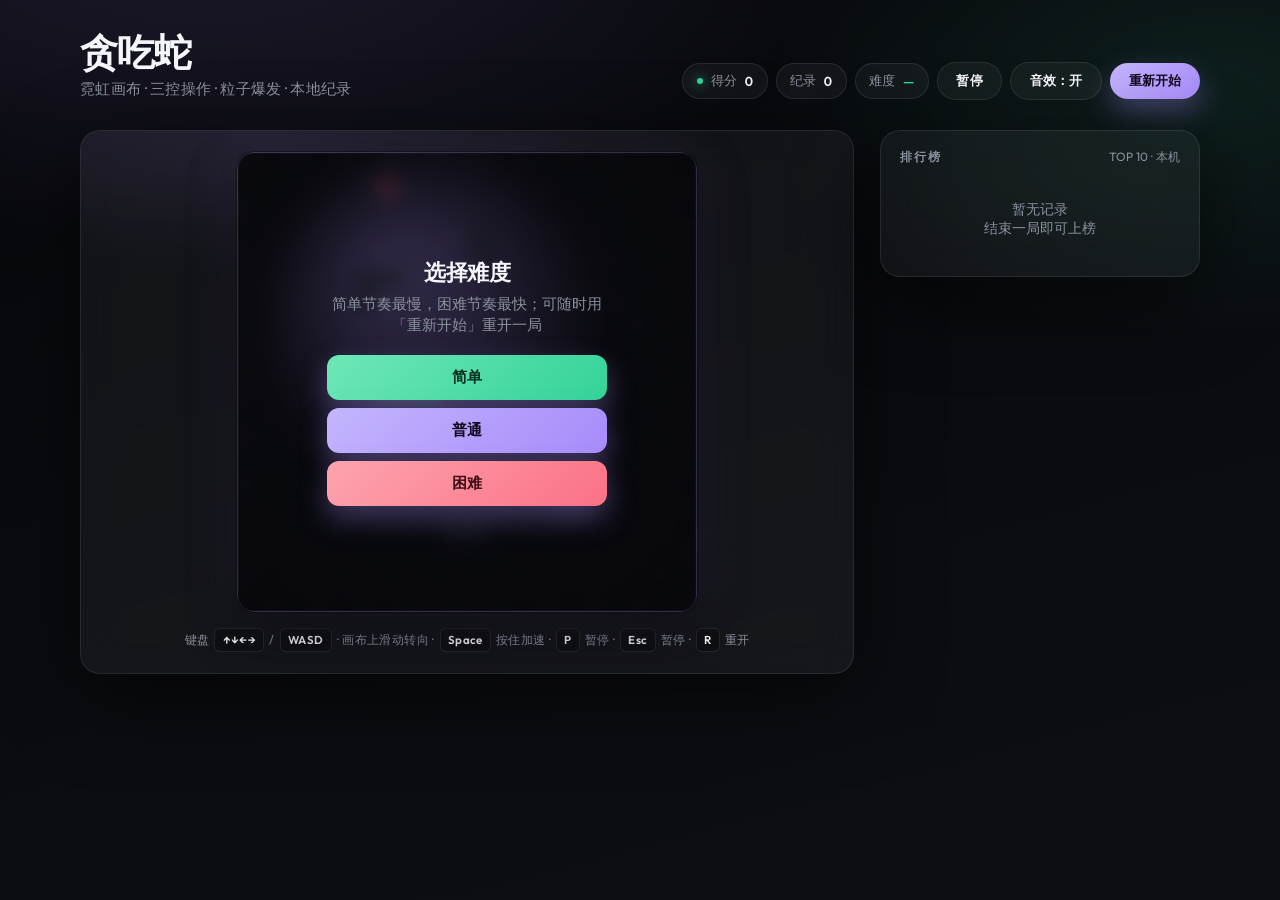
==== commit b899bc0f: "修复暂停恢复时瞬间移动导致的撞墙bug" ====
--- a/index.html
+++ b/index.html
@@ -1664,6 +1664,7 @@
     } else {
       this.model.resumeObstacleAfterPause();
       this.view.hideOverlay();
+      this.lastTick = performance.now(); //新增关键行
     }
     this.view.syncPauseLabels(this.model.paused);
   }
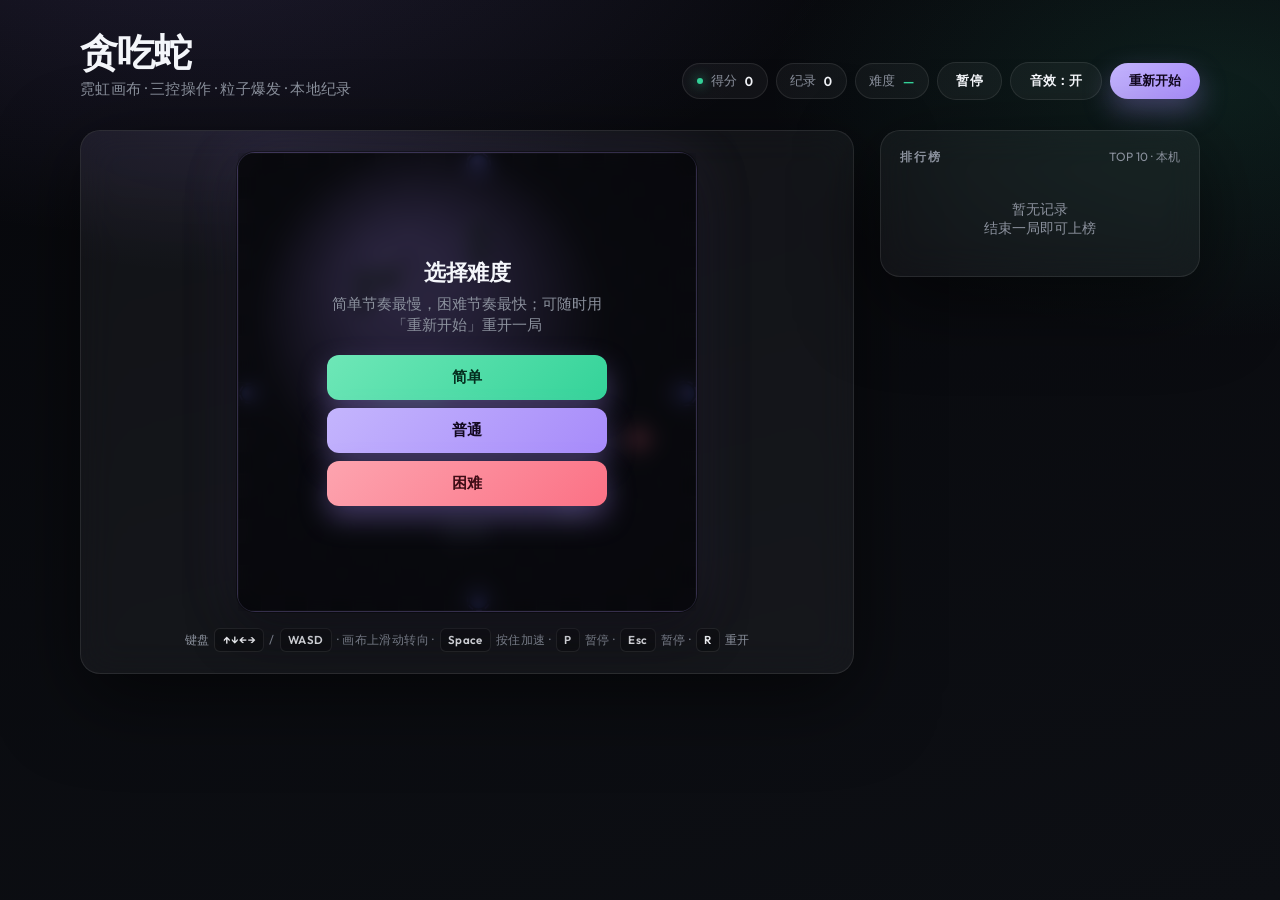
==== commit fce8684c: "增加传送门" ====
--- a/index.html
+++ b/index.html
@@ -1,5 +1,6 @@
 <!DOCTYPE html>
 <html lang="zh-CN">
+
 <head>
   <meta charset="UTF-8" />
   <meta name="viewport" content="width=device-width, initial-scale=1, viewport-fit=cover" />
@@ -7,7 +8,8 @@
   <title>Snake · 贪吃蛇</title>
   <link rel="preconnect" href="https://fonts.googleapis.com " />
   <link rel="preconnect" href="https://fonts.gstatic.com " crossorigin />
-  <link href="https://fonts.googleapis.com/css2?family=Outfit:wght@300 ;400;500;600;700&display=swap" rel="stylesheet" />
+  <link href="https://fonts.googleapis.com/css2?family=Outfit:wght@300 ;400;500;600;700&display=swap"
+    rel="stylesheet" />
   <style>
     :root {
       --bg0: #07080c;
@@ -25,9 +27,19 @@
       --radius-sm: 12px;
     }
 
-    * { box-sizing: border-box; }
-    html, body { height: 100%; }
-    html { -webkit-text-size-adjust: 100%; }
+    * {
+      box-sizing: border-box;
+    }
+
+    html,
+    body {
+      height: 100%;
+    }
+
+    html {
+      -webkit-text-size-adjust: 100%;
+    }
+
     body {
       margin: 0;
       font-family: "Outfit", system-ui, sans-serif;
@@ -51,8 +63,11 @@
       gap: clamp(1rem, 2vw, 1.75rem);
       align-items: start;
     }
+
     @media (max-width: 900px) {
-      .shell { grid-template-columns: 1fr; }
+      .shell {
+        grid-template-columns: 1fr;
+      }
     }
 
     header {
@@ -64,11 +79,13 @@
       gap: 1rem;
       margin-bottom: 0.25rem;
     }
+
     .brand {
       display: flex;
       flex-direction: column;
       gap: 0.35rem;
     }
+
     .brand h1 {
       margin: 0;
       font-weight: 600;
@@ -76,6 +93,7 @@
       letter-spacing: -0.03em;
       line-height: 1.1;
     }
+
     .brand p {
       margin: 0;
       color: var(--muted);
@@ -103,11 +121,13 @@
       color: var(--muted);
       font-weight: 500;
     }
+
     .pill strong {
       color: var(--text);
       font-weight: 600;
       font-variant-numeric: tabular-nums;
     }
+
     .pill .dot {
       width: 6px;
       height: 6px;
@@ -127,21 +147,30 @@
       letter-spacing: 0.02em;
       transition: transform 0.15s ease, box-shadow 0.15s ease, background 0.15s ease;
     }
-    button:active { transform: scale(0.97); }
+
+    button:active {
+      transform: scale(0.97);
+    }
+
     .btn-primary {
       background: linear-gradient(135deg, #c4b5fd, var(--accent));
       color: #12081f;
       box-shadow: 0 12px 28px rgba(167, 139, 250, 0.35);
     }
+
     .btn-primary:hover {
       box-shadow: 0 14px 36px rgba(167, 139, 250, 0.45);
     }
+
     .btn-ghost {
       background: var(--glass);
       color: var(--text);
       border: 1px solid var(--glass-b);
     }
-    .btn-ghost:hover { border-color: rgba(255, 255, 255, 0.22); }
+
+    .btn-ghost:hover {
+      border-color: rgba(255, 255, 255, 0.22);
+    }
 
     .game-card {
       background: var(--glass);
@@ -154,6 +183,7 @@
       position: relative;
       overflow: hidden;
     }
+
     .game-card::before {
       content: "";
       position: absolute;
@@ -180,6 +210,7 @@
       user-select: none;
       -webkit-user-select: none;
     }
+
     .canvas-wrap.boost-hold::after {
       content: "";
       position: absolute;
@@ -189,10 +220,19 @@
       border-radius: inherit;
       animation: boostPulse 0.9s ease-in-out infinite;
     }
+
     @keyframes boostPulse {
-      0%, 100% { opacity: 0.35; }
-      50% { opacity: 0.85; }
-    }
+
+      0%,
+      100% {
+        opacity: 0.35;
+      }
+
+      50% {
+        opacity: 0.85;
+      }
+    }
+
     canvas {
       display: block;
       width: 100%;
@@ -213,13 +253,18 @@
       backdrop-filter: blur(10px);
       -webkit-backdrop-filter: blur(10px);
     }
-    .overlay.visible { display: flex; }
+
+    .overlay.visible {
+      display: flex;
+    }
+
     .overlay h2 {
       margin: 0 0 0.35rem;
       font-size: 1.35rem;
       font-weight: 600;
       letter-spacing: -0.02em;
     }
+
     .overlay .sub {
       margin: 0 0 1rem;
       color: var(--muted);
@@ -227,14 +272,26 @@
       line-height: 1.45;
       max-width: 280px;
     }
+
     .overlay-actions {
       display: flex;
       flex-wrap: wrap;
       gap: 0.5rem;
       justify-content: center;
     }
-    .overlay-page { width: 100%; max-width: 320px; display: flex; flex-direction: column; align-items: center; }
-    .overlay-page[hidden] { display: none !important; }
+
+    .overlay-page {
+      width: 100%;
+      max-width: 320px;
+      display: flex;
+      flex-direction: column;
+      align-items: center;
+    }
+
+    .overlay-page[hidden] {
+      display: none !important;
+    }
+
     .diff-grid {
       display: grid;
       grid-template-columns: 1fr;
@@ -242,24 +299,29 @@
       width: min(280px, 100%);
       margin-top: 0.25rem;
     }
+
     .diff-grid button {
       width: 100%;
       border-radius: var(--radius-sm);
       padding: 0.75rem 1rem;
       font-size: 0.95rem;
     }
+
     .diff-grid button[data-diff="easy"] {
       background: linear-gradient(135deg, #6ee7b7, #34d399);
       color: #052e1f;
     }
+
     .diff-grid button[data-diff="normal"] {
       background: linear-gradient(135deg, #c4b5fd, var(--accent));
       color: #12081f;
     }
+
     .diff-grid button[data-diff="hard"] {
       background: linear-gradient(135deg, #fda4af, #fb7185);
       color: #3f0d16;
     }
+
     .name-row {
       display: flex;
       flex-direction: column;
@@ -268,6 +330,7 @@
       width: min(280px, 100%);
       text-align: left;
     }
+
     .name-row label {
       font-size: 0.72rem;
       text-transform: uppercase;
@@ -275,6 +338,7 @@
       color: var(--muted);
       font-weight: 600;
     }
+
     .name-row input {
       width: 100%;
       border-radius: var(--radius-sm);
@@ -286,6 +350,7 @@
       font-size: 0.95rem;
       outline: none;
     }
+
     .name-row input:focus {
       border-color: rgba(167, 139, 250, 0.55);
       box-shadow: 0 0 0 3px rgba(167, 139, 250, 0.15);
@@ -306,12 +371,14 @@
       padding: 1.15rem 1.2rem;
       box-shadow: var(--shadow);
     }
+
     .panel-head {
       display: flex;
       align-items: center;
       justify-content: space-between;
       margin-bottom: 0.85rem;
     }
+
     .panel-head h3 {
       margin: 0;
       font-size: 0.78rem;
@@ -320,6 +387,7 @@
       text-transform: uppercase;
       color: var(--muted);
     }
+
     .panel-head span {
       font-size: 0.75rem;
       color: var(--muted);
@@ -330,6 +398,7 @@
       border-collapse: collapse;
       font-size: 0.88rem;
     }
+
     .lb-table th {
       text-align: left;
       font-weight: 500;
@@ -340,20 +409,37 @@
       letter-spacing: 0.08em;
       text-transform: uppercase;
     }
+
     .lb-table td {
       padding: 0.55rem 0;
       border-bottom: 1px solid rgba(255, 255, 255, 0.04);
       font-variant-numeric: tabular-nums;
     }
-    .lb-table tr:last-child td { border-bottom: none; }
+
+    .lb-table tr:last-child td {
+      border-bottom: none;
+    }
+
     .rank {
       width: 2rem;
       color: var(--muted);
       font-weight: 500;
     }
-    .rank.top { color: var(--accent2); }
-    .player { font-weight: 500; }
-    .pts { text-align: right; font-weight: 600; color: var(--text); }
+
+    .rank.top {
+      color: var(--accent2);
+    }
+
+    .player {
+      font-weight: 500;
+    }
+
+    .pts {
+      text-align: right;
+      font-weight: 600;
+      color: var(--text);
+    }
+
     .lb-empty {
       margin: 0;
       padding: 1.25rem 0;
@@ -370,6 +456,7 @@
       text-align: center;
       letter-spacing: 0.03em;
     }
+
     .kbd {
       display: inline-block;
       padding: 0.12rem 0.45rem;
@@ -395,6 +482,7 @@
       align-items: stretch;
       justify-items: stretch;
     }
+
     .touch-btn {
       min-height: 48px;
       border-radius: var(--radius-sm);
@@ -408,18 +496,42 @@
       justify-content: center;
       padding: 0.5rem;
     }
-    .touch-btn:active { transform: scale(0.97); }
+
+    .touch-btn:active {
+      transform: scale(0.97);
+    }
+
     .touch-btn.touch-primary {
       background: linear-gradient(135deg, #c4b5fd, var(--accent));
       color: #12081f;
       border: none;
       font-size: 0.82rem;
     }
-    .touch-up { grid-column: 2; grid-row: 1; }
-    .touch-left { grid-column: 1; grid-row: 2; }
-    .touch-pause { grid-column: 2; grid-row: 2; }
-    .touch-right { grid-column: 3; grid-row: 2; }
-    .touch-down { grid-column: 2; grid-row: 3; }
+
+    .touch-up {
+      grid-column: 2;
+      grid-row: 1;
+    }
+
+    .touch-left {
+      grid-column: 1;
+      grid-row: 2;
+    }
+
+    .touch-pause {
+      grid-column: 2;
+      grid-row: 2;
+    }
+
+    .touch-right {
+      grid-column: 3;
+      grid-row: 2;
+    }
+
+    .touch-down {
+      grid-column: 2;
+      grid-row: 3;
+    }
 
     .boost-bar {
       display: none;
@@ -441,23 +553,39 @@
       letter-spacing: 0.06em;
       transition: background 0.12s ease, border-color 0.12s ease, transform 0.1s ease;
     }
+
     .boost-bar:active,
     .boost-bar.is-pressing {
       background: rgba(52, 211, 153, 0.28);
       border-color: rgba(52, 211, 153, 0.45);
       transform: scale(0.99);
     }
+
     .boost-bar .boost-bar-inner {
       pointer-events: none;
     }
-    @media (pointer: coarse), (max-width: 720px) {
-      .touch-pad { display: grid; }
-      .boost-bar { display: flex; }
-    }
-    .touch-pad.show-always { display: grid; }
-    .pill .diff-label { color: var(--accent2); }
+
+    @media (pointer: coarse),
+    (max-width: 720px) {
+      .touch-pad {
+        display: grid;
+      }
+
+      .boost-bar {
+        display: flex;
+      }
+    }
+
+    .touch-pad.show-always {
+      display: grid;
+    }
+
+    .pill .diff-label {
+      color: var(--accent2);
+    }
   </style>
 </head>
+
 <body>
   <div class="shell">
     <header>
@@ -500,7 +628,8 @@
             <p class="sub" id="goScoreLine"></p>
             <div class="name-row">
               <label for="playerName">昵称（上榜用）</label>
-              <input id="playerName" type="text" maxlength="12" placeholder="例如 Nova" autocomplete="off" enterkeyhint="done" />
+              <input id="playerName" type="text" maxlength="12" placeholder="例如 Nova" autocomplete="off"
+                enterkeyhint="done" />
             </div>
             <div class="overlay-actions">
               <button type="button" class="btn-primary" id="btnSaveLb">保存成绩</button>
@@ -509,13 +638,7 @@
           </div>
         </div>
       </div>
-      <div
-        class="boost-bar"
-        id="boostBar"
-        role="button"
-        tabindex="0"
-        aria-label="按住此处加速"
-      >
+      <div class="boost-bar" id="boostBar" role="button" tabindex="0" aria-label="按住此处加速">
         <span class="boost-bar-inner">按住加速</span>
       </div>
       <div class="touch-pad" id="touchPad" aria-label="方向与暂停">
@@ -542,7 +665,11 @@
         </div>
         <table class="lb-table" id="lbTable" aria-label="本地排行榜">
           <thead>
-            <tr><th>#</th><th>玩家</th><th style="text-align:right">分数</th></tr>
+            <tr>
+              <th>#</th>
+              <th>玩家</th>
+              <th style="text-align:right">分数</th>
+            </tr>
           </thead>
           <tbody id="lbBody"></tbody>
         </table>
@@ -552,1208 +679,1369 @@
   </div>
 
   <script>
-// ========== MODEL ==========
-class SnakeModel {
-  constructor() {
-    this.COLS = 20;
-    this.ROWS = 20;
-    this.SNAKE_CAP = this.COLS * this.ROWS;
-    this.snakeX = new Int16Array(this.SNAKE_CAP);
-    this.snakeY = new Int16Array(this.SNAKE_CAP);
-    this.snakeHead = 0;
-    this.snakeTail = 0;
-    this.snakeLen = 0;
-
-    this.LOGICAL = 360;
-    this.CELL = this.LOGICAL / this.COLS;
-
-    this.BOOST_TICK_MUL = 0.52;
-    this.SWIPE_MIN_PX = 28;
-
-    this.boostKey = false;
-    this.boostPointer = false;
-    this.boostBarHeld = false;
-
-    this.particles = [];
-
-    this.FIXED_OBSTACLES = [
-      { x: 5, y: 5 },
-      { x: 5, y: 6 },
-      { x: 6, y: 5 },
-      { x: 14, y: 14 },
-      { x: 14, y: 15 },
-      { x: 15, y: 14 },
-      { x: 10, y: 3 },
-      { x: 10, y: 4 },
-      { x: 9, y: 16 },
-      { x: 10, y: 16 },
-    ];
-    this.fixedObstacleSet = new Set(this.FIXED_OBSTACLES.map((o) => o.x + "," + o.y));
-
-    this.BEST_KEY = "snake-best-score";
-    this.LB_KEY = "snake-leaderboard-v2";
-    this.MUTE_KEY = "snake-sound-muted";
-
-    this.DIFF = {
-      easy: { start: 200, min: 105, step: 1 },
-      normal: { start: 130, min: 72, step: 2 },
-      hard: { start: 82, min: 42, step: 3 },
-    };
-    this.DIFF_NAMES = { easy: "简单", normal: "普通", hard: "困难" };
-
-    this.dir = { x: 1, y: 0 };
-    this.nextDir = { x: 1, y: 0 };
-    this.food = { x: 0, y: 0 };
-    this.score = 0;
-    this.tickMs = 130;
-
-    this.running = false;
-    this.paused = false;
-    this.gameOver = false;
-    this.difficultyChosen = false;
-    this.currentDifficulty = "normal";
-    this.soundMuted = localStorage.getItem(this.MUTE_KEY) === "1";
-    this.audioCtx = null;
-    this.pendingLbScore = null;
-
-    this.obstacleIntervalId = null;
-    this.tempObstacle = null;
-    this.pauseObstacleAnchor = null;
-  }
-
-  setWorldSize(logical, cell) {
-    this.LOGICAL = logical;
-    this.CELL = cell;
-  }
-
-  isBoosting() {
-    return (this.boostKey || this.boostPointer || this.boostBarHeld) && this.running && !this.paused && !this.gameOver && this.difficultyChosen;
-  }
-
-  snakeHeadPos() {
-    return { x: this.snakeX[this.snakeHead], y: this.snakeY[this.snakeHead] };
-  }
-
-  iterateSnakeSegments(cb) {
-    if (this.snakeLen <= 0) return;
-    let i = this.snakeTail;
-    for (let k = 0; k < this.snakeLen; k++) {
-      const isHead = k === this.snakeLen - 1;
-      cb(this.snakeX[i], this.snakeY[i], isHead);
-      if (i === this.snakeHead) break;
-      i = (i + 1) % this.SNAKE_CAP;
-    }
-  }
-
-  addSnakeCellsToOccSet(occ) {
-    this.iterateSnakeSegments((x, y) => {
-      occ.add(x + "," + y);
-    });
-  }
-
-  stopObstacleSpawner() {
-    if (this.obstacleIntervalId != null) {
-      clearInterval(this.obstacleIntervalId);
-      this.obstacleIntervalId = null;
-    }
-    this.tempObstacle = null;
-    this.pauseObstacleAnchor = null;
-  }
-
-  startObstacleSpawner() {
-    this.stopObstacleSpawner();
-    this.obstacleIntervalId = setInterval(() => this.spawnTempObstacle(), 5000);
-  }
-
-  notePauseForObstacles() {
-    this.pauseObstacleAnchor = performance.now();
-  }
-
-  resumeObstacleAfterPause() {
-    if (this.pauseObstacleAnchor == null) return;
-    const dt = performance.now() - this.pauseObstacleAnchor;
-    if (this.tempObstacle) this.tempObstacle.until += dt;
-    this.pauseObstacleAnchor = null;
-  }
-
-  spawnTempObstacle() {
-    if (!this.running || this.paused || this.gameOver || !this.difficultyChosen) return;
-    const occ = new Set();
-    this.addSnakeCellsToOccSet(occ);
-    occ.add(this.food.x + "," + this.food.y);
-    for (const k of this.fixedObstacleSet) occ.add(k);
-    if (this.tempObstacle) occ.add(this.tempObstacle.x + "," + this.tempObstacle.y);
-    const free = [];
-    for (let x = 0; x < this.COLS; x++) {
-      for (let y = 0; y < this.ROWS; y++) {
-        const key = x + "," + y;
-        if (!occ.has(key)) free.push({ x, y });
-      }
-    }
-    if (!free.length) return;
-    const pick = free[this.randInt(free.length)];
-    this.tempObstacle = { x: pick.x, y: pick.y, until: performance.now() + 3000 };
-  }
-
-  tempObstacleActive() {
-    if (!this.tempObstacle) return false;
-    if (this.paused) return true;
-    return performance.now() < this.tempObstacle.until;
-  }
-
-  expireTempObstacle() {
-    if (this.tempObstacle && performance.now() >= this.tempObstacle.until) {
-      this.tempObstacle = null;
-    }
-  }
-
-  blockedByObstacle(nh) {
-    if (this.fixedObstacleSet.has(nh.x + "," + nh.y)) return true;
-    if (this.tempObstacle && performance.now() < this.tempObstacle.until && nh.x === this.tempObstacle.x && nh.y === this.tempObstacle.y) return true;
-    return false;
-  }
-
-  getAudio() {
-    if (!this.audioCtx) {
-      const AC = window.AudioContext || window.webkitAudioContext;
-      if (!AC) return null;
-      this.audioCtx = new AC();
-    }
-    return this.audioCtx;
-  }
-
-  resumeAudio() {
-    const ctx = this.getAudio();
-    if (ctx && ctx.state === "suspended") ctx.resume().catch(() => {});
-  }
-
-  playTone(freq, dur, vol, type) {
-    if (this.soundMuted) return;
-    const ctx = this.getAudio();
-    if (!ctx) return;
-    const t0 = ctx.currentTime;
-    const osc = ctx.createOscillator();
-    const g = ctx.createGain();
-    osc.type = type || "sine";
-    osc.frequency.setValueAtTime(freq, t0);
-    g.gain.setValueAtTime(vol, t0);
-    g.gain.exponentialRampToValueAtTime(0.0008, t0 + dur);
-    osc.connect(g);
-    g.connect(ctx.destination);
-    osc.start(t0);
-    osc.stop(t0 + dur + 0.02);
-  }
-
-  sfxEat() {
-    this.resumeAudio();
-    this.playTone(520, 0.05, 0.06, "triangle");
-    setTimeout(() => this.playTone(784, 0.07, 0.06, "triangle"), 45);
-  }
-
-  sfxDie() {
-    this.resumeAudio();
-    this.playTone(185, 0.12, 0.09, "sawtooth");
-    setTimeout(() => this.playTone(95, 0.22, 0.1, "sawtooth"), 90);
-  }
-
-  sfxPause() {
-    this.resumeAudio();
-    this.playTone(330, 0.06, 0.04, "sine");
-  }
-
-  sfxStart() {
-    this.resumeAudio();
-    this.playTone(440, 0.06, 0.045, "sine");
-    setTimeout(() => this.playTone(554, 0.08, 0.045, "sine"), 70);
-  }
-
-  loadLeaderboard() {
-    try {
-      const raw = localStorage.getItem(this.LB_KEY);
-      const arr = raw ? JSON.parse(raw) : [];
-      return Array.isArray(arr) ? arr : [];
-    } catch {
-      return [];
-    }
-  }
-
-  saveLeaderboard(rows) {
-    localStorage.setItem(this.LB_KEY, JSON.stringify(rows.slice(0, 10)));
-  }
-
-  loadBest() {
-    const v = parseInt(localStorage.getItem(this.BEST_KEY) || "0", 10);
-    return Number.isFinite(v) ? v : 0;
-  }
-
-  updateHighScore(currentScore) {
-    const best = this.loadBest();
-    if (currentScore > best) {
-      localStorage.setItem(this.BEST_KEY, String(currentScore));
-      return currentScore;
-    }
-    return best;
-  }
-
-  randInt(n) {
-    return Math.floor(Math.random() * n);
-  }
-
-  spawnEatParticles(cx, cy) {
-    const n = 22 + this.randInt(14);
-    for (let i = 0; i < n; i++) {
-      const a = Math.random() * Math.PI * 2;
-      const sp = this.LOGICAL * 0.0055 * (1.1 + Math.random() * 2.4);
-      const roll = Math.random();
-      const rgb = roll < 0.38 ? "167,139,250" : roll < 0.72 ? "52,211,153" : "251,113,133";
-      this.particles.push({
-        x: cx,
-        y: cy,
-        vx: Math.cos(a) * sp,
-        vy: Math.sin(a) * sp,
-        life: 1,
-        rgb,
-      });
-    }
-  }
-
-  stepParticles(dt) {
-    if (!this.particles.length) return;
-    const decay = dt * 0.0011;
-    for (const p of this.particles) {
-      p.x += p.vx;
-      p.y += p.vy;
-      p.vx *= 0.965;
-      p.vy *= 0.965;
-      p.life -= decay;
-    }
-    this.particles = this.particles.filter((p) => p.life > 0.03);
-  }
-
-  emptyCell() {
-    const occupied = new Set();
-    this.addSnakeCellsToOccSet(occupied);
-    for (const k of this.fixedObstacleSet) occupied.add(k);
-    if (this.tempObstacleActive()) occupied.add(this.tempObstacle.x + "," + this.tempObstacle.y);
-    let x, y, guard = 0;
-    do {
-      x = this.randInt(this.COLS);
-      y = this.randInt(this.ROWS);
-      guard++;
-    } while (occupied.has(x + "," + y) && guard < this.COLS * this.ROWS * 3);
-    return { x, y };
-  }
-
-  tickCfg() {
-    return this.DIFF[this.currentDifficulty] || this.DIFF.normal;
-  }
-
-  opposite(a, b) {
-    return a.x === -b.x && a.y === -b.y;
-  }
-
-  moveSnake() {
-    if (!this.running || this.paused || this.gameOver) {
-      return { moved: false, ate: false };
-    }
-
-    this.dir = { ...this.nextDir };
-    const head = this.snakeHeadPos();
-    const nh = { x: head.x + this.dir.x, y: head.y + this.dir.y };
-
-    if (nh.x < 0 || nh.x >= this.COLS || nh.y < 0 || nh.y >= this.ROWS) {
-      this.gameOver = true;
-      return { moved: false, ate: false, gameOver: true, reason: "撞墙" };
-    }
-
-    if (this.blockedByObstacle(nh)) {
-      this.gameOver = true;
-      return { moved: false, ate: false, gameOver: true, reason: "撞到障碍" };
-    }
-
-    const eating = nh.x === this.food.x && nh.y === this.food.y;
-
-    let i = eating ? this.snakeTail : (this.snakeTail + 1) % this.SNAKE_CAP;
-    while (true) {
-      if (this.snakeX[i] === nh.x && this.snakeY[i] === nh.y) {
-        this.gameOver = true;
-        return { moved: false, ate: false, gameOver: true, reason: "咬到自己" };
-      }
-      if (i === this.snakeHead) break;
-      i = (i + 1) % this.SNAKE_CAP;
-    }
-
-    if (eating && this.snakeLen >= this.SNAKE_CAP) {
-      this.gameOver = true;
-      return { moved: false, ate: false, gameOver: true, reason: "蛇身占满棋盘" };
-    }
-
-    const newHeadIdx = (this.snakeHead + 1) % this.SNAKE_CAP;
-    this.snakeX[newHeadIdx] = nh.x;
-    this.snakeY[newHeadIdx] = nh.y;
-    this.snakeHead = newHeadIdx;
-
-    if (eating) {
-      this.score += 10;
-      this.snakeLen++;
-      this.food = this.emptyCell();
-      const cfg = this.tickCfg();
-      this.tickMs = Math.max(cfg.min, this.tickMs - cfg.step);
-      return { moved: true, ate: true, gameOver: false };
-    } else {
-      this.snakeTail = (this.snakeTail + 1) % this.SNAKE_CAP;
-      return { moved: true, ate: false, gameOver: false };
-    }
-  }
-
-  resetGameData() {
-    this.stopObstacleSpawner();
-    this.particles = [];
-    this.boostKey = false;
-    this.boostPointer = false;
-    this.boostBarHeld = false;
-
-    this.snakeLen = 3;
-    this.snakeTail = 0;
-    this.snakeHead = 2;
-    this.snakeX[0] = 6;
-    this.snakeY[0] = 10;
-    this.snakeX[1] = 7;
-    this.snakeY[1] = 10;
-    this.snakeX[2] = 8;
-    this.snakeY[2] = 10;
-    this.dir = { x: 1, y: 0 };
-    this.nextDir = { ...this.dir };
-    this.score = 0;
-    this.paused = false;
-    this.gameOver = false;
-    this.food = this.emptyCell();
-
-    if (!this.difficultyChosen) {
-      this.tickMs = this.DIFF.normal.start;
-      this.running = false;
-      return;
-    }
-
-    const cfg = this.tickCfg();
-    this.tickMs = cfg.start;
-    this.running = true;
-  }
-}
-
-// ========== VIEW ==========
-class SnakeView {
-  constructor(model) {
-    this.model = model;
-    this.canvas = document.getElementById("game");
-    this.ctx = this.canvas.getContext("2d");
-    this.canvasWrap = document.getElementById("canvasWrap");
-    this.boostBar = document.getElementById("boostBar");
-
-    this.scoreEl = document.getElementById("score");
-    this.bestEl = document.getElementById("best");
-    this.overlay = document.getElementById("overlay");
-    this.overlayTitle = document.getElementById("overlayTitle");
-    this.overlayMsg = document.getElementById("overlayMsg");
-    this.overlayDefaultActions = document.getElementById("overlayDefaultActions");
-    this.btnOverlay = document.getElementById("btnOverlay");
-    this.btnRestart = document.getElementById("btnRestart");
-    this.btnPause = document.getElementById("btnPause");
-    this.btnSound = document.getElementById("btnSound");
-    this.pageDifficulty = document.getElementById("pageDifficulty");
-    this.pageStandard = document.getElementById("pageStandard");
-    this.pillDifficulty = document.getElementById("pillDifficulty");
-    this.diffLabel = document.getElementById("diffLabel");
-    this.controlsHintTouch = document.getElementById("controlsHintTouch");
-    this.touchUp = document.getElementById("touchUp");
-    this.touchDown = document.getElementById("touchDown");
-    this.touchLeft = document.getElementById("touchLeft");
-    this.touchRight = document.getElementById("touchRight");
-    this.touchPause = document.getElementById("touchPause");
-    this.lbBody = document.getElementById("lbBody");
-    this.lbEmpty = document.getElementById("lbEmpty");
-    this.lbTable = document.getElementById("lbTable");
-    this.overlayGameOver = document.getElementById("overlayGameOver");
-    this.goScoreLine = document.getElementById("goScoreLine");
-    this.playerName = document.getElementById("playerName");
-    this.btnSaveLb = document.getElementById("btnSaveLb");
-    this.btnSkipLb = document.getElementById("btnSkipLb");
-
-    this.LOGICAL = 360;
-    this.CELL = this.LOGICAL / this.model.COLS;
-    this.applyCanvasResolution();
-  }
-
-  applyCanvasResolution() {
-    const rect = this.canvasWrap.getBoundingClientRect();
-    let w = Math.floor(rect.width);
-    if (!w || w < 200) w = 280;
-    w = Math.min(w, 560);
-    this.LOGICAL = w;
-    this.CELL = this.LOGICAL / this.model.COLS;
-    const dpr = Math.min(2, window.devicePixelRatio || 1);
-    this.canvas.width = Math.round(this.LOGICAL * dpr);
-    this.canvas.height = Math.round(this.LOGICAL * dpr);
-    this.ctx.setTransform(1, 0, 0, 1, 0, 0);
-    this.ctx.scale(dpr, dpr);
-  }
-
-  updateScoreUI(score) {
-    this.scoreEl.textContent = String(score);
-  }
-
-  updateHighScoreUI(best) {
-    this.bestEl.textContent = String(best);
-  }
-
-  updateDiffLabel(name) {
-    this.diffLabel.textContent = name;
-    this.pillDifficulty.hidden = false;
-  }
-
-  hideDiffPill() {
-    this.pillDifficulty.hidden = true;
-  }
-
-  renderLeaderboard(rows) {
-    rows = rows
-      .filter((r) => r && typeof r.score === "number")
-      .sort((a, b) => b.score - a.score)
-      .slice(0, 10);
-
-    this.lbBody.textContent = "";
-    if (!rows.length) {
-      this.lbTable.style.display = "none";
-      this.lbEmpty.style.display = "block";
-      return;
-    }
-    this.lbTable.style.display = "table";
-    this.lbEmpty.style.display = "none";
-
-    rows.forEach((r, i) => {
-      const tr = document.createElement("tr");
-      const rankTd = document.createElement("td");
-      rankTd.className = "rank" + (i < 3 ? " top" : "");
-      rankTd.textContent = String(i + 1);
-      const nameTd = document.createElement("td");
-      nameTd.className = "player";
-      nameTd.textContent = String(r.name || "匿名").slice(0, 12);
-      const scTd = document.createElement("td");
-      scTd.className = "pts";
-      scTd.textContent = String(r.score);
-      tr.append(rankTd, nameTd, scTd);
-      this.lbBody.appendChild(tr);
-    });
-  }
-
-  showStartScreen() {
-    this.pageDifficulty.hidden = false;
-    this.pageStandard.hidden = true;
-    this.overlayGameOver.hidden = true;
-    this.overlay.classList.add("visible");
-  }
-
-  showPauseScreen(title, msg) {
-    this.overlayTitle.textContent = title;
-    this.overlayMsg.textContent = msg;
-    this.btnOverlay.style.display = "inline-flex";
-    this.pageDifficulty.hidden = true;
-    this.overlayGameOver.hidden = true;
-    this.pageStandard.hidden = false;
-    this.overlay.classList.add("visible");
-  }
-
-  showGameOverScreen(reason, score) {
-    this.pageDifficulty.hidden = true;
-    this.pageStandard.hidden = true;
-    this.overlayGameOver.hidden = false;
-    this.goScoreLine.textContent = reason + " · 本局 " + score + " 分";
-    this.overlay.classList.add("visible");
-  }
-
-  hideOverlay() {
-    this.overlay.classList.remove("visible");
-    this.pageDifficulty.hidden = true;
-    this.pageStandard.hidden = true;
-    this.overlayGameOver.hidden = true;
-    this.overlayMsg.style.display = "block";
-    this.overlayDefaultActions.style.display = "flex";
-  }
-
-  syncBoostUi(isBoosting, isBarHeld) {
-    this.canvasWrap.classList.toggle("boost-hold", isBoosting);
-    if (this.boostBar) this.boostBar.classList.toggle("is-pressing", isBarHeld);
-  }
-
-  syncPauseLabels(isPaused) {
-    const t = isPaused ? "继续" : "暂停";
-    this.btnPause.textContent = t;
-    this.touchPause.textContent = t;
-    this.touchPause.setAttribute("aria-label", isPaused ? "继续游戏" : "暂停游戏");
-  }
-
-  syncSoundButton(isMuted) {
-    this.btnSound.textContent = isMuted ? "音效：关" : "音效：开";
-    this.btnSound.setAttribute("aria-pressed", isMuted ? "true" : "false");
-  }
-
-  syncTouchHint() {
-    const mq = window.matchMedia("(pointer: coarse), (max-width: 720px)");
-    this.controlsHintTouch.hidden = !mq.matches;
-  }
-
-  focusPlayerName() {
-    try {
-      this.playerName.focus({ preventScroll: true });
-    } catch {
-      this.playerName.focus();
-    }
-  }
-
-  roundCellRect(x, y, pad, rMul) {
-    const px = x * this.CELL + pad;
-    const py = y * this.CELL + pad;
-    const s = this.CELL - pad * 2;
-    const r = Math.min(this.CELL * 0.32, s * (rMul || 0.28));
-    return { px, py, s, r };
-  }
-
-  drawBoard() {
-    const bg = getComputedStyle(document.documentElement).getPropertyValue("--canvas-bg").trim() || "#0c0e14";
-    const g = this.ctx.createRadialGradient(
-      this.LOGICAL * 0.35,
-      this.LOGICAL * 0.25,
-      0,
-      this.LOGICAL * 0.5,
-      this.LOGICAL * 0.5,
-      this.LOGICAL * 0.85
-    );
-    g.addColorStop(0, "rgba(167, 139, 250, 0.09)");
-    g.addColorStop(0.45, bg);
-    g.addColorStop(1, "#05060a");
-    this.ctx.fillStyle = g;
-    this.ctx.fillRect(0, 0, this.LOGICAL, this.LOGICAL);
-
-    const t0 = (x, y) => ((x + y) & 1) === 0;
-    for (let x = 0; x < this.model.COLS; x++) {
-      for (let y = 0; y < this.model.ROWS; y++) {
-        if (t0(x, y)) {
-          this.ctx.fillStyle = "rgba(255,255,255,0.018)";
-          this.ctx.fillRect(x * this.CELL, y * this.CELL, this.CELL, this.CELL);
-        }
-      }
-    }
-
-    this.ctx.strokeStyle = "rgba(255,255,255,0.04)";
-    this.ctx.lineWidth = 1;
-    for (let x = 0; x <= this.model.COLS; x++) {
-      this.ctx.beginPath();
-      this.ctx.moveTo(x * this.CELL + 0.5, 0);
-      this.ctx.lineTo(x * this.CELL + 0.5, this.LOGICAL);
-      this.ctx.stroke();
-    }
-    for (let y = 0; y <= this.model.ROWS; y++) {
-      this.ctx.beginPath();
-      this.ctx.moveTo(0, y * this.CELL + 0.5);
-      this.ctx.lineTo(this.LOGICAL, y * this.CELL + 0.5);
-      this.ctx.stroke();
-    }
-
-    this.ctx.strokeStyle = "rgba(255,255,255,0.14)";
-    this.ctx.strokeRect(0.5, 0.5, this.LOGICAL - 1, this.LOGICAL - 1);
-  }
-
-  drawFixedObstacles() {
-    for (const o of this.model.FIXED_OBSTACLES) {
-      const { px, py, s, r } = this.roundCellRect(o.x, o.y, this.CELL * 0.12, 0.22);
-      const grd = this.ctx.createLinearGradient(px, py, px + s, py + s);
-      grd.addColorStop(0, "#4b5563");
-      grd.addColorStop(1, "#1f2937");
-      this.ctx.fillStyle = grd;
-      this.ctx.beginPath();
-      this.ctx.roundRect(px, py, s, s, r);
-      this.ctx.fill();
-      this.ctx.strokeStyle = "rgba(255,255,255,0.12)";
-      this.ctx.lineWidth = 1;
-      this.ctx.stroke();
-    }
-  }
-
-  drawTempObstacle() {
-    if (!this.model.tempObstacleActive()) return;
-    const o = this.model.tempObstacle;
-    const pulse = 0.85 + 0.15 * Math.sin(performance.now() / 220);
-    const { px, py, s, r } = this.roundCellRect(o.x, o.y, this.CELL * 0.1, 0.26);
-    const grd = this.ctx.createRadialGradient(px + s * 0.35, py + s * 0.35, 0, px + s * 0.5, py + s * 0.5, s * 0.75);
-    grd.addColorStop(0, `rgba(251, 191, 36, ${0.55 * pulse})`);
-    grd.addColorStop(0.6, `rgba(249, 115, 22, ${0.85 * pulse})`);
-    grd.addColorStop(1, "rgba(185, 28, 28, 0.95)");
-    this.ctx.fillStyle = grd;
-    this.ctx.beginPath();
-    this.ctx.roundRect(px, py, s, s, r);
-    this.ctx.fill();
-    this.ctx.strokeStyle = "rgba(255,255,255,0.35)";
-    this.ctx.lineWidth = 1.25;
-    this.ctx.stroke();
-  }
-
-  drawFood() {
-    const { px, py, s, r } = this.roundCellRect(this.model.food.x, this.model.food.y, this.CELL * 0.14, 0.3);
-    const breathe = 1 + 0.04 * Math.sin(performance.now() / 350);
-    const cx = px + s / 2;
-    const cy = py + s / 2;
-    const rs = (s / 2) * breathe;
-    this.ctx.save();
-    this.ctx.shadowBlur = this.CELL * 0.55;
-    this.ctx.shadowColor = "rgba(251, 113, 133, 0.75)";
-    const rg = this.ctx.createRadialGradient(cx - rs * 0.25, cy - rs * 0.25, 0, cx, cy, rs * 1.2);
-    rg.addColorStop(0, "#ffe4e6");
-    rg.addColorStop(0.4, "#fb7185");
-    rg.addColorStop(1, "#9f1239");
-    this.ctx.fillStyle = rg;
-    this.ctx.beginPath();
-    this.ctx.roundRect(px, py, s, s, r);
-    this.ctx.fill();
-    this.ctx.shadowBlur = 0;
-    this.ctx.strokeStyle = "rgba(255,255,255,0.35)";
-    this.ctx.lineWidth = 1.15;
-    this.ctx.stroke();
-    this.ctx.restore();
-  }
-
-  drawSnakeEyes(px, py, s, face) {
-    const ex = s * 0.22;
-    const ey = s * 0.28;
-    const er = Math.max(1.8, s * 0.11);
-    let ox = 0;
-    let oy = 0;
-    if (face.x === 1) ox = s * 0.12;
-    if (face.x === -1) ox = -s * 0.12;
-    if (face.y === 1) oy = s * 0.12;
-    if (face.y === -1) oy = -s * 0.12;
-    const bx = px + s * 0.5 + ox;
-    const by = py + s * 0.42 + oy;
-    this.ctx.fillStyle = "#f8fafc";
-    this.ctx.beginPath();
-    this.ctx.arc(bx - ex, by, er, 0, Math.PI * 2);
-    this.ctx.arc(bx + ex, by, er, 0, Math.PI * 2);
-    this.ctx.fill();
-    this.ctx.fillStyle = "#0f172a";
-    const pup = s * 0.045;
-    this.ctx.beginPath();
-    this.ctx.arc(bx - ex + face.x * pup * 0.5, by + face.y * pup * 0.5, er * 0.45, 0, Math.PI * 2);
-    this.ctx.arc(bx + ex + face.x * pup * 0.5, by + face.y * pup * 0.5, er * 0.45, 0, Math.PI * 2);
-    this.ctx.fill();
-  }
-
-  drawSnake() {
-    const face = this.model.nextDir.x || this.model.nextDir.y ? this.model.nextDir : this.model.dir;
-    const n = this.model.snakeLen;
-    if (n <= 0) return;
-    this.ctx.save();
-    const glowLayers = [
-      { blur: this.CELL * 0.95, col: "rgba(167, 139, 250, 0.28)" },
-      { blur: this.CELL * 0.42, col: "rgba(52, 211, 153, 0.42)" },
-    ];
-    for (const gl of glowLayers) {
-      this.ctx.shadowBlur = gl.blur;
-      this.ctx.shadowColor = gl.col;
-      for (let k = 0; k < n; k++) {
-        const idx = (this.model.snakeTail + k) % this.model.SNAKE_CAP;
-        const sx = this.model.snakeX[idx];
-        const sy = this.model.snakeY[idx];
-        const isHead = k === n - 1;
-        const pad = isHead ? this.CELL * 0.11 : this.CELL * 0.13;
-        const { px, py, s, r } = this.roundCellRect(sx, sy, pad, isHead ? 0.3 : 0.26);
-        const t = n <= 1 ? 0 : (n - 1 - k) / (n - 1);
-        const lg = this.ctx.createLinearGradient(px - s * 0.15, py, px + s * 1.1, py + s * 1.05);
-        lg.addColorStop(0, `rgba(196, 181, 253, ${0.45 + t * 0.35})`);
-        lg.addColorStop(0.5, `rgba(45, 212, 191, ${0.4 + t * 0.38})`);
-        lg.addColorStop(1, `rgba(244, 114, 182, ${0.35 + t * 0.4})`);
-        this.ctx.fillStyle = lg;
+    // ========== MODEL ==========
+    class SnakeModel {
+      constructor() {
+        this.COLS = 20;
+        this.ROWS = 20;
+        this.SNAKE_CAP = this.COLS * this.ROWS;
+        this.snakeX = new Int16Array(this.SNAKE_CAP);
+        this.snakeY = new Int16Array(this.SNAKE_CAP);
+        this.snakeHead = 0;
+        this.snakeTail = 0;
+        this.snakeLen = 0;
+
+        this.LOGICAL = 360;
+        this.CELL = this.LOGICAL / this.COLS;
+
+        this.BOOST_TICK_MUL = 0.52;
+        this.SWIPE_MIN_PX = 28;
+
+        this.boostKey = false;
+        this.boostPointer = false;
+        this.boostBarHeld = false;
+
+        this.particles = [];
+
+        this.FIXED_OBSTACLES = [
+          { x: 5, y: 5 },
+          { x: 5, y: 6 },
+          { x: 6, y: 5 },
+          { x: 14, y: 14 },
+          { x: 14, y: 15 },
+          { x: 15, y: 14 },
+          { x: 10, y: 3 },
+          { x: 10, y: 4 },
+          { x: 9, y: 16 },
+          { x: 10, y: 16 },
+        ];
+        this.fixedObstacleSet = new Set(this.FIXED_OBSTACLES.map((o) => o.x + "," + o.y));
+
+        // 传送门：四条边中点
+        this.PORTAL_POSITIONS = [
+          { x: 0, y: Math.floor(this.ROWS / 2) },
+          { x: this.COLS - 1, y: Math.floor(this.ROWS / 2) },
+          { x: Math.floor(this.COLS / 2), y: 0 },
+          { x: Math.floor(this.COLS / 2), y: this.ROWS - 1 },
+        ];
+        this.portalCooldownUntil = 0;
+        this.portalCooldownMs = 1000;
+
+        this.BEST_KEY = "snake-best-score";
+        this.LB_KEY = "snake-leaderboard-v2";
+        this.MUTE_KEY = "snake-sound-muted";
+
+        this.DIFF = {
+          easy: { start: 200, min: 105, step: 1 },
+          normal: { start: 130, min: 72, step: 2 },
+          hard: { start: 82, min: 42, step: 3 },
+        };
+        this.DIFF_NAMES = { easy: "简单", normal: "普通", hard: "困难" };
+
+        this.dir = { x: 1, y: 0 };
+        this.nextDir = { x: 1, y: 0 };
+        this.food = { x: 0, y: 0 };
+        this.score = 0;
+        this.tickMs = 130;
+
+        this.running = false;
+        this.paused = false;
+        this.gameOver = false;
+        this.difficultyChosen = false;
+        this.currentDifficulty = "normal";
+        this.soundMuted = localStorage.getItem(this.MUTE_KEY) === "1";
+        this.audioCtx = null;
+        this.pendingLbScore = null;
+
+        this.obstacleIntervalId = null;
+        this.tempObstacle = null;
+        this.pauseObstacleAnchor = null;
+      }
+
+      setWorldSize(logical, cell) {
+        this.LOGICAL = logical;
+        this.CELL = cell;
+      }
+
+      isBoosting() {
+        return (this.boostKey || this.boostPointer || this.boostBarHeld) && this.running && !this.paused && !this.gameOver && this.difficultyChosen;
+      }
+
+      snakeHeadPos() {
+        return { x: this.snakeX[this.snakeHead], y: this.snakeY[this.snakeHead] };
+      }
+
+      iterateSnakeSegments(cb) {
+        if (this.snakeLen <= 0) return;
+        let i = this.snakeTail;
+        for (let k = 0; k < this.snakeLen; k++) {
+          const isHead = k === this.snakeLen - 1;
+          cb(this.snakeX[i], this.snakeY[i], isHead);
+          if (i === this.snakeHead) break;
+          i = (i + 1) % this.SNAKE_CAP;
+        }
+      }
+
+      addSnakeCellsToOccSet(occ) {
+        this.iterateSnakeSegments((x, y) => {
+          occ.add(x + "," + y);
+        });
+      }
+
+      stopObstacleSpawner() {
+        if (this.obstacleIntervalId != null) {
+          clearInterval(this.obstacleIntervalId);
+          this.obstacleIntervalId = null;
+        }
+        this.tempObstacle = null;
+        this.pauseObstacleAnchor = null;
+      }
+
+      startObstacleSpawner() {
+        this.stopObstacleSpawner();
+        this.obstacleIntervalId = setInterval(() => this.spawnTempObstacle(), 5000);
+      }
+
+      notePauseForObstacles() {
+        this.pauseObstacleAnchor = performance.now();
+      }
+
+      resumeObstacleAfterPause() {
+        if (this.pauseObstacleAnchor == null) return;
+        const dt = performance.now() - this.pauseObstacleAnchor;
+        if (this.tempObstacle) this.tempObstacle.until += dt;
+        this.pauseObstacleAnchor = null;
+      }
+
+      spawnTempObstacle() {
+        if (!this.running || this.paused || this.gameOver || !this.difficultyChosen) return;
+        const occ = new Set();
+        this.addSnakeCellsToOccSet(occ);
+        occ.add(this.food.x + "," + this.food.y);
+        for (const k of this.fixedObstacleSet) occ.add(k);
+        if (this.tempObstacle) occ.add(this.tempObstacle.x + "," + this.tempObstacle.y);
+        // 临时障碍物不能生成在传送门位置
+        for (const p of this.PORTAL_POSITIONS) occ.add(p.x + "," + p.y);
+        const free = [];
+        for (let x = 0; x < this.COLS; x++) {
+          for (let y = 0; y < this.ROWS; y++) {
+            const key = x + "," + y;
+            if (!occ.has(key)) free.push({ x, y });
+          }
+        }
+        if (!free.length) return;
+        const pick = free[this.randInt(free.length)];
+        this.tempObstacle = { x: pick.x, y: pick.y, until: performance.now() + 3000 };
+      }
+
+      tempObstacleActive() {
+        if (!this.tempObstacle) return false;
+        if (this.paused) return true;
+        return performance.now() < this.tempObstacle.until;
+      }
+
+      expireTempObstacle() {
+        if (this.tempObstacle && performance.now() >= this.tempObstacle.until) {
+          this.tempObstacle = null;
+        }
+      }
+
+      blockedByObstacle(nh) {
+        if (this.fixedObstacleSet.has(nh.x + "," + nh.y)) return true;
+        if (this.tempObstacle && performance.now() < this.tempObstacle.until && nh.x === this.tempObstacle.x && nh.y === this.tempObstacle.y) return true;
+        return false;
+      }
+
+      // 传送门相关
+      isPortalBlocked(p) {
+        if (this.fixedObstacleSet.has(p.x + "," + p.y)) return true;
+        if (this.tempObstacle && this.tempObstacleActive() && this.tempObstacle.x === p.x && this.tempObstacle.y === p.y) return true;
+        return false;
+      }
+
+      getActivePortals() {
+        return this.PORTAL_POSITIONS.filter(p => !this.isPortalBlocked(p));
+      }
+
+      tryTeleport() {
+        const now = performance.now();
+        if (now < this.portalCooldownUntil) return false;
+
+        const head = this.snakeHeadPos();
+        const activePortals = this.getActivePortals();
+        const onPortal = activePortals.find(p => p.x === head.x && p.y === head.y);
+        if (!onPortal) return false;
+
+        // 候选出口：排除当前所在传送门
+        const exits = activePortals.filter(p => p.x !== head.x || p.y !== head.y);
+        if (!exits.length) return false;
+
+        // 随机打乱
+        for (let i = exits.length - 1; i > 0; i--) {
+          const j = Math.floor(Math.random() * (i + 1));
+          [exits[i], exits[j]] = [exits[j], exits[i]];
+        }
+
+        // 收集蛇身占据（排除蛇头，因为蛇头即将离开）
+        const bodySet = new Set();
+        if (this.snakeLen > 1) {
+          let i = this.snakeTail;
+          for (let k = 0; k < this.snakeLen - 1; k++) {
+            bodySet.add(this.snakeX[i] + "," + this.snakeY[i]);
+            i = (i + 1) % this.SNAKE_CAP;
+          }
+        }
+
+        for (const exit of exits) {
+          if (!bodySet.has(exit.x + "," + exit.y)) {
+            this.snakeX[this.snakeHead] = exit.x;
+            this.snakeY[this.snakeHead] = exit.y;
+            // 根据出口位置调整方向，使其朝向棋盘内部
+            if (exit.x === 0) this.nextDir = { x: 1, y: 0 };
+            else if (exit.x === this.COLS - 1) this.nextDir = { x: -1, y: 0 };
+            else if (exit.y === 0) this.nextDir = { x: 0, y: 1 };
+            else if (exit.y === this.ROWS - 1) this.nextDir = { x: 0, y: -1 };
+            this.portalCooldownUntil = now + this.portalCooldownMs;
+            return true;
+          }
+        }
+        return false;
+      }
+
+      getAudio() {
+        if (!this.audioCtx) {
+          const AC = window.AudioContext || window.webkitAudioContext;
+          if (!AC) return null;
+          this.audioCtx = new AC();
+        }
+        return this.audioCtx;
+      }
+
+      resumeAudio() {
+        const ctx = this.getAudio();
+        if (ctx && ctx.state === "suspended") ctx.resume().catch(() => { });
+      }
+
+      playTone(freq, dur, vol, type) {
+        if (this.soundMuted) return;
+        const ctx = this.getAudio();
+        if (!ctx) return;
+        const t0 = ctx.currentTime;
+        const osc = ctx.createOscillator();
+        const g = ctx.createGain();
+        osc.type = type || "sine";
+        osc.frequency.setValueAtTime(freq, t0);
+        g.gain.setValueAtTime(vol, t0);
+        g.gain.exponentialRampToValueAtTime(0.0008, t0 + dur);
+        osc.connect(g);
+        g.connect(ctx.destination);
+        osc.start(t0);
+        osc.stop(t0 + dur + 0.02);
+      }
+
+      sfxEat() {
+        this.resumeAudio();
+        this.playTone(520, 0.05, 0.06, "triangle");
+        setTimeout(() => this.playTone(784, 0.07, 0.06, "triangle"), 45);
+      }
+
+      sfxDie() {
+        this.resumeAudio();
+        this.playTone(185, 0.12, 0.09, "sawtooth");
+        setTimeout(() => this.playTone(95, 0.22, 0.1, "sawtooth"), 90);
+      }
+
+      sfxPause() {
+        this.resumeAudio();
+        this.playTone(330, 0.06, 0.04, "sine");
+      }
+
+      sfxStart() {
+        this.resumeAudio();
+        this.playTone(440, 0.06, 0.045, "sine");
+        setTimeout(() => this.playTone(554, 0.08, 0.045, "sine"), 70);
+      }
+
+      sfxTeleport() {
+        this.resumeAudio();
+        this.playTone(660, 0.08, 0.05, "sine");
+        setTimeout(() => this.playTone(880, 0.1, 0.04, "sine"), 60);
+      }
+
+      loadLeaderboard() {
+        try {
+          const raw = localStorage.getItem(this.LB_KEY);
+          const arr = raw ? JSON.parse(raw) : [];
+          return Array.isArray(arr) ? arr : [];
+        } catch {
+          return [];
+        }
+      }
+
+      saveLeaderboard(rows) {
+        localStorage.setItem(this.LB_KEY, JSON.stringify(rows.slice(0, 10)));
+      }
+
+      loadBest() {
+        const v = parseInt(localStorage.getItem(this.BEST_KEY) || "0", 10);
+        return Number.isFinite(v) ? v : 0;
+      }
+
+      updateHighScore(currentScore) {
+        const best = this.loadBest();
+        if (currentScore > best) {
+          localStorage.setItem(this.BEST_KEY, String(currentScore));
+          return currentScore;
+        }
+        return best;
+      }
+
+      randInt(n) {
+        return Math.floor(Math.random() * n);
+      }
+
+      spawnEatParticles(cx, cy) {
+        const n = 22 + this.randInt(14);
+        for (let i = 0; i < n; i++) {
+          const a = Math.random() * Math.PI * 2;
+          const sp = this.LOGICAL * 0.0055 * (1.1 + Math.random() * 2.4);
+          const roll = Math.random();
+          const rgb = roll < 0.38 ? "167,139,250" : roll < 0.72 ? "52,211,153" : "251,113,133";
+          this.particles.push({
+            x: cx,
+            y: cy,
+            vx: Math.cos(a) * sp,
+            vy: Math.sin(a) * sp,
+            life: 1,
+            rgb,
+          });
+        }
+      }
+
+      spawnTeleportParticles(cx, cy) {
+        const n = 16 + this.randInt(10);
+        for (let i = 0; i < n; i++) {
+          const a = Math.random() * Math.PI * 2;
+          const sp = this.LOGICAL * 0.004 * (1.2 + Math.random() * 2.0);
+          this.particles.push({
+            x: cx,
+            y: cy,
+            vx: Math.cos(a) * sp,
+            vy: Math.sin(a) * sp,
+            life: 1,
+            rgb: "139,92,246",
+          });
+        }
+      }
+
+      stepParticles(dt) {
+        if (!this.particles.length) return;
+        const decay = dt * 0.0011;
+        for (const p of this.particles) {
+          p.x += p.vx;
+          p.y += p.vy;
+          p.vx *= 0.965;
+          p.vy *= 0.965;
+          p.life -= decay;
+        }
+        this.particles = this.particles.filter((p) => p.life > 0.03);
+      }
+
+      emptyCell() {
+        const occupied = new Set();
+        this.addSnakeCellsToOccSet(occupied);
+        for (const k of this.fixedObstacleSet) occupied.add(k);
+        if (this.tempObstacleActive()) occupied.add(this.tempObstacle.x + "," + this.tempObstacle.y);
+        // 食物不能生成在传送门位置
+        for (const p of this.PORTAL_POSITIONS) occupied.add(p.x + "," + p.y);
+        let x, y, guard = 0;
+        do {
+          x = this.randInt(this.COLS);
+          y = this.randInt(this.ROWS);
+          guard++;
+        } while (occupied.has(x + "," + y) && guard < this.COLS * this.ROWS * 3);
+        return { x, y };
+      }
+
+      tickCfg() {
+        return this.DIFF[this.currentDifficulty] || this.DIFF.normal;
+      }
+
+      opposite(a, b) {
+        return a.x === -b.x && a.y === -b.y;
+      }
+
+      moveSnake() {
+        if (!this.running || this.paused || this.gameOver) {
+          return { moved: false, ate: false };
+        }
+
+        this.dir = { ...this.nextDir };
+        const head = this.snakeHeadPos();
+        const nh = { x: head.x + this.dir.x, y: head.y + this.dir.y };
+
+        if (nh.x < 0 || nh.x >= this.COLS || nh.y < 0 || nh.y >= this.ROWS) {
+          this.gameOver = true;
+          return { moved: false, ate: false, gameOver: true, reason: "撞墙" };
+        }
+
+        if (this.blockedByObstacle(nh)) {
+          this.gameOver = true;
+          return { moved: false, ate: false, gameOver: true, reason: "撞到障碍" };
+        }
+
+        const eating = nh.x === this.food.x && nh.y === this.food.y;
+
+        let i = eating ? this.snakeTail : (this.snakeTail + 1) % this.SNAKE_CAP;
+        while (true) {
+          if (this.snakeX[i] === nh.x && this.snakeY[i] === nh.y) {
+            this.gameOver = true;
+            return { moved: false, ate: false, gameOver: true, reason: "咬到自己" };
+          }
+          if (i === this.snakeHead) break;
+          i = (i + 1) % this.SNAKE_CAP;
+        }
+
+        if (eating && this.snakeLen >= this.SNAKE_CAP) {
+          this.gameOver = true;
+          return { moved: false, ate: false, gameOver: true, reason: "蛇身占满棋盘" };
+        }
+
+        const newHeadIdx = (this.snakeHead + 1) % this.SNAKE_CAP;
+        this.snakeX[newHeadIdx] = nh.x;
+        this.snakeY[newHeadIdx] = nh.y;
+        this.snakeHead = newHeadIdx;
+
+        if (eating) {
+          this.score += 10;
+          this.snakeLen++;
+          this.food = this.emptyCell();
+          const cfg = this.tickCfg();
+          this.tickMs = Math.max(cfg.min, this.tickMs - cfg.step);
+          return { moved: true, ate: true, gameOver: false };
+        } else {
+          this.snakeTail = (this.snakeTail + 1) % this.SNAKE_CAP;
+          return { moved: true, ate: false, gameOver: false };
+        }
+      }
+
+      resetGameData() {
+        this.stopObstacleSpawner();
+        this.particles = [];
+        this.boostKey = false;
+        this.boostPointer = false;
+        this.boostBarHeld = false;
+        this.portalCooldownUntil = 0;
+
+        this.snakeLen = 3;
+        this.snakeTail = 0;
+        this.snakeHead = 2;
+        this.snakeX[0] = 6;
+        this.snakeY[0] = 10;
+        this.snakeX[1] = 7;
+        this.snakeY[1] = 10;
+        this.snakeX[2] = 8;
+        this.snakeY[2] = 10;
+        this.dir = { x: 1, y: 0 };
+        this.nextDir = { ...this.dir };
+        this.score = 0;
+        this.paused = false;
+        this.gameOver = false;
+        this.food = this.emptyCell();
+
+        if (!this.difficultyChosen) {
+          this.tickMs = this.DIFF.normal.start;
+          this.running = false;
+          return;
+        }
+
+        const cfg = this.tickCfg();
+        this.tickMs = cfg.start;
+        this.running = true;
+      }
+    }
+
+    // ========== VIEW ==========
+    class SnakeView {
+      constructor(model) {
+        this.model = model;
+        this.canvas = document.getElementById("game");
+        this.ctx = this.canvas.getContext("2d");
+        this.canvasWrap = document.getElementById("canvasWrap");
+        this.boostBar = document.getElementById("boostBar");
+
+        this.scoreEl = document.getElementById("score");
+        this.bestEl = document.getElementById("best");
+        this.overlay = document.getElementById("overlay");
+        this.overlayTitle = document.getElementById("overlayTitle");
+        this.overlayMsg = document.getElementById("overlayMsg");
+        this.overlayDefaultActions = document.getElementById("overlayDefaultActions");
+        this.btnOverlay = document.getElementById("btnOverlay");
+        this.btnRestart = document.getElementById("btnRestart");
+        this.btnPause = document.getElementById("btnPause");
+        this.btnSound = document.getElementById("btnSound");
+        this.pageDifficulty = document.getElementById("pageDifficulty");
+        this.pageStandard = document.getElementById("pageStandard");
+        this.pillDifficulty = document.getElementById("pillDifficulty");
+        this.diffLabel = document.getElementById("diffLabel");
+        this.controlsHintTouch = document.getElementById("controlsHintTouch");
+        this.touchUp = document.getElementById("touchUp");
+        this.touchDown = document.getElementById("touchDown");
+        this.touchLeft = document.getElementById("touchLeft");
+        this.touchRight = document.getElementById("touchRight");
+        this.touchPause = document.getElementById("touchPause");
+        this.lbBody = document.getElementById("lbBody");
+        this.lbEmpty = document.getElementById("lbEmpty");
+        this.lbTable = document.getElementById("lbTable");
+        this.overlayGameOver = document.getElementById("overlayGameOver");
+        this.goScoreLine = document.getElementById("goScoreLine");
+        this.playerName = document.getElementById("playerName");
+        this.btnSaveLb = document.getElementById("btnSaveLb");
+        this.btnSkipLb = document.getElementById("btnSkipLb");
+
+        this.LOGICAL = 360;
+        this.CELL = this.LOGICAL / this.model.COLS;
+        this.applyCanvasResolution();
+      }
+
+      applyCanvasResolution() {
+        const rect = this.canvasWrap.getBoundingClientRect();
+        let w = Math.floor(rect.width);
+        if (!w || w < 200) w = 280;
+        w = Math.min(w, 560);
+        this.LOGICAL = w;
+        this.CELL = this.LOGICAL / this.model.COLS;
+        const dpr = Math.min(2, window.devicePixelRatio || 1);
+        this.canvas.width = Math.round(this.LOGICAL * dpr);
+        this.canvas.height = Math.round(this.LOGICAL * dpr);
+        this.ctx.setTransform(1, 0, 0, 1, 0, 0);
+        this.ctx.scale(dpr, dpr);
+      }
+
+      updateScoreUI(score) {
+        this.scoreEl.textContent = String(score);
+      }
+
+      updateHighScoreUI(best) {
+        this.bestEl.textContent = String(best);
+      }
+
+      updateDiffLabel(name) {
+        this.diffLabel.textContent = name;
+        this.pillDifficulty.hidden = false;
+      }
+
+      hideDiffPill() {
+        this.pillDifficulty.hidden = true;
+      }
+
+      renderLeaderboard(rows) {
+        rows = rows
+          .filter((r) => r && typeof r.score === "number")
+          .sort((a, b) => b.score - a.score)
+          .slice(0, 10);
+
+        this.lbBody.textContent = "";
+        if (!rows.length) {
+          this.lbTable.style.display = "none";
+          this.lbEmpty.style.display = "block";
+          return;
+        }
+        this.lbTable.style.display = "table";
+        this.lbEmpty.style.display = "none";
+
+        rows.forEach((r, i) => {
+          const tr = document.createElement("tr");
+          const rankTd = document.createElement("td");
+          rankTd.className = "rank" + (i < 3 ? " top" : "");
+          rankTd.textContent = String(i + 1);
+          const nameTd = document.createElement("td");
+          nameTd.className = "player";
+          nameTd.textContent = String(r.name || "匿名").slice(0, 12);
+          const scTd = document.createElement("td");
+          scTd.className = "pts";
+          scTd.textContent = String(r.score);
+          tr.append(rankTd, nameTd, scTd);
+          this.lbBody.appendChild(tr);
+        });
+      }
+
+      showStartScreen() {
+        this.pageDifficulty.hidden = false;
+        this.pageStandard.hidden = true;
+        this.overlayGameOver.hidden = true;
+        this.overlay.classList.add("visible");
+      }
+
+      showPauseScreen(title, msg) {
+        this.overlayTitle.textContent = title;
+        this.overlayMsg.textContent = msg;
+        this.btnOverlay.style.display = "inline-flex";
+        this.pageDifficulty.hidden = true;
+        this.overlayGameOver.hidden = true;
+        this.pageStandard.hidden = false;
+        this.overlay.classList.add("visible");
+      }
+
+      showGameOverScreen(reason, score) {
+        this.pageDifficulty.hidden = true;
+        this.pageStandard.hidden = true;
+        this.overlayGameOver.hidden = false;
+        this.goScoreLine.textContent = reason + " · 本局 " + score + " 分";
+        this.overlay.classList.add("visible");
+      }
+
+      hideOverlay() {
+        this.overlay.classList.remove("visible");
+        this.pageDifficulty.hidden = true;
+        this.pageStandard.hidden = true;
+        this.overlayGameOver.hidden = true;
+        this.overlayMsg.style.display = "block";
+        this.overlayDefaultActions.style.display = "flex";
+      }
+
+      syncBoostUi(isBoosting, isBarHeld) {
+        this.canvasWrap.classList.toggle("boost-hold", isBoosting);
+        if (this.boostBar) this.boostBar.classList.toggle("is-pressing", isBarHeld);
+      }
+
+      syncPauseLabels(isPaused) {
+        const t = isPaused ? "继续" : "暂停";
+        this.btnPause.textContent = t;
+        this.touchPause.textContent = t;
+        this.touchPause.setAttribute("aria-label", isPaused ? "继续游戏" : "暂停游戏");
+      }
+
+      syncSoundButton(isMuted) {
+        this.btnSound.textContent = isMuted ? "音效：关" : "音效：开";
+        this.btnSound.setAttribute("aria-pressed", isMuted ? "true" : "false");
+      }
+
+      syncTouchHint() {
+        const mq = window.matchMedia("(pointer: coarse), (max-width: 720px)");
+        this.controlsHintTouch.hidden = !mq.matches;
+      }
+
+      focusPlayerName() {
+        try {
+          this.playerName.focus({ preventScroll: true });
+        } catch {
+          this.playerName.focus();
+        }
+      }
+
+      roundCellRect(x, y, pad, rMul) {
+        const px = x * this.CELL + pad;
+        const py = y * this.CELL + pad;
+        const s = this.CELL - pad * 2;
+        const r = Math.min(this.CELL * 0.32, s * (rMul || 0.28));
+        return { px, py, s, r };
+      }
+
+      drawBoard() {
+        const bg = getComputedStyle(document.documentElement).getPropertyValue("--canvas-bg").trim() || "#0c0e14";
+        const g = this.ctx.createRadialGradient(
+          this.LOGICAL * 0.35,
+          this.LOGICAL * 0.25,
+          0,
+          this.LOGICAL * 0.5,
+          this.LOGICAL * 0.5,
+          this.LOGICAL * 0.85
+        );
+        g.addColorStop(0, "rgba(167, 139, 250, 0.09)");
+        g.addColorStop(0.45, bg);
+        g.addColorStop(1, "#05060a");
+        this.ctx.fillStyle = g;
+        this.ctx.fillRect(0, 0, this.LOGICAL, this.LOGICAL);
+
+        const t0 = (x, y) => ((x + y) & 1) === 0;
+        for (let x = 0; x < this.model.COLS; x++) {
+          for (let y = 0; y < this.model.ROWS; y++) {
+            if (t0(x, y)) {
+              this.ctx.fillStyle = "rgba(255,255,255,0.018)";
+              this.ctx.fillRect(x * this.CELL, y * this.CELL, this.CELL, this.CELL);
+            }
+          }
+        }
+
+        this.ctx.strokeStyle = "rgba(255,255,255,0.04)";
+        this.ctx.lineWidth = 1;
+        for (let x = 0; x <= this.model.COLS; x++) {
+          this.ctx.beginPath();
+          this.ctx.moveTo(x * this.CELL + 0.5, 0);
+          this.ctx.lineTo(x * this.CELL + 0.5, this.LOGICAL);
+          this.ctx.stroke();
+        }
+        for (let y = 0; y <= this.model.ROWS; y++) {
+          this.ctx.beginPath();
+          this.ctx.moveTo(0, y * this.CELL + 0.5);
+          this.ctx.lineTo(this.LOGICAL, y * this.CELL + 0.5);
+          this.ctx.stroke();
+        }
+
+        this.ctx.strokeStyle = "rgba(255,255,255,0.14)";
+        this.ctx.strokeRect(0.5, 0.5, this.LOGICAL - 1, this.LOGICAL - 1);
+      }
+
+      drawFixedObstacles() {
+        for (const o of this.model.FIXED_OBSTACLES) {
+          const { px, py, s, r } = this.roundCellRect(o.x, o.y, this.CELL * 0.12, 0.22);
+          const grd = this.ctx.createLinearGradient(px, py, px + s, py + s);
+          grd.addColorStop(0, "#4b5563");
+          grd.addColorStop(1, "#1f2937");
+          this.ctx.fillStyle = grd;
+          this.ctx.beginPath();
+          this.ctx.roundRect(px, py, s, s, r);
+          this.ctx.fill();
+          this.ctx.strokeStyle = "rgba(255,255,255,0.12)";
+          this.ctx.lineWidth = 1;
+          this.ctx.stroke();
+        }
+      }
+
+      drawTempObstacle() {
+        if (!this.model.tempObstacleActive()) return;
+        const o = this.model.tempObstacle;
+        const pulse = 0.85 + 0.15 * Math.sin(performance.now() / 220);
+        const { px, py, s, r } = this.roundCellRect(o.x, o.y, this.CELL * 0.1, 0.26);
+        const grd = this.ctx.createRadialGradient(px + s * 0.35, py + s * 0.35, 0, px + s * 0.5, py + s * 0.5, s * 0.75);
+        grd.addColorStop(0, `rgba(251, 191, 36, ${0.55 * pulse})`);
+        grd.addColorStop(0.6, `rgba(249, 115, 22, ${0.85 * pulse})`);
+        grd.addColorStop(1, "rgba(185, 28, 28, 0.95)");
+        this.ctx.fillStyle = grd;
         this.ctx.beginPath();
         this.ctx.roundRect(px, py, s, s, r);
         this.ctx.fill();
-      }
-    }
-    this.ctx.shadowBlur = 0;
-    for (let k = 0; k < n; k++) {
-      const idx = (this.model.snakeTail + k) % this.model.SNAKE_CAP;
-      const sx = this.model.snakeX[idx];
-      const sy = this.model.snakeY[idx];
-      const isHead = k === n - 1;
-      const pad = isHead ? this.CELL * 0.11 : this.CELL * 0.13;
-      const { px, py, s, r } = this.roundCellRect(sx, sy, pad, isHead ? 0.3 : 0.26);
-      const t = n <= 1 ? 0 : (n - 1 - k) / (n - 1);
-      const lg = this.ctx.createLinearGradient(px - s * 0.25, py - s * 0.2, px + s * 1.05, py + s * 1.15);
-      if (isHead) {
-        lg.addColorStop(0, "#f5d0fe");
-        lg.addColorStop(0.42, "#34d399");
-        lg.addColorStop(1, "#059669");
-      } else {
-        lg.addColorStop(0, `rgba(167, 139, 250, ${0.82 - t * 0.28})`);
-        lg.addColorStop(0.48, `rgba(52, 211, 153, ${0.55 + t * 0.32})`);
-        lg.addColorStop(1, `rgba(244, 114, 182, ${0.62 - t * 0.18})`);
-      }
-      this.ctx.fillStyle = lg;
-      this.ctx.beginPath();
-      this.ctx.roundRect(px, py, s, s, r);
-      this.ctx.fill();
-      this.ctx.strokeStyle = isHead ? "rgba(255,255,255,0.5)" : "rgba(255,255,255,0.16)";
-      this.ctx.lineWidth = isHead ? 1.65 : 1.05;
-      this.ctx.stroke();
-      if (isHead) this.drawSnakeEyes(px, py, s, face);
-    }
-    this.ctx.restore();
-  }
-
-  drawParticles() {
-    if (!this.model.particles.length) return;
-    this.ctx.save();
-    this.ctx.globalCompositeOperation = "lighter";
-    for (const p of this.model.particles) {
-      const rad = this.CELL * 0.14 * Math.sqrt(p.life);
-      const g = this.ctx.createRadialGradient(p.x, p.y, 0, p.x, p.y, rad * 4);
-      g.addColorStop(0, `rgba(${p.rgb},${0.7 * p.life})`);
-      g.addColorStop(0.35, `rgba(${p.rgb},${0.35 * p.life})`);
-      g.addColorStop(1, "rgba(0,0,0,0)");
-      this.ctx.fillStyle = g;
-      this.ctx.beginPath();
-      this.ctx.arc(p.x, p.y, rad * 4, 0, Math.PI * 2);
-      this.ctx.fill();
-    }
-    this.ctx.restore();
-  }
-
-  renderCanvas() {
-    this.drawBoard();
-    this.drawFixedObstacles();
-    this.drawTempObstacle();
-    this.drawFood();
-    this.drawSnake();
-    this.drawParticles();
-  }
-}
-
-// ========== CONTROLLER ==========
-class SnakeController {
-  constructor() {
-    this.model = new SnakeModel();
-    this.view = new SnakeView(this.model);
-    this.lastRafTime = performance.now();
-    this.lastTick = performance.now();
-    this.swipePointerId = null;
-    this.swipeStartX = 0;
-    this.swipeStartY = 0;
-    this.boostBarPointerId = null;
-  }
-
-  init() {
-    if (!CanvasRenderingContext2D.prototype.roundRect) {
-      CanvasRenderingContext2D.prototype.roundRect = function (x, y, w, h, r) {
-        const rr = Math.min(r, w / 2, h / 2);
-        this.moveTo(x + rr, y);
-        this.arcTo(x + w, y, x + w, y + h, rr);
-        this.arcTo(x + w, y + h, x, y + h, rr);
-        this.arcTo(x, y + h, x, y, rr);
-        this.arcTo(x, y, x + w, y, rr);
-        this.closePath();
-      };
-    }
-
-    this.bindEvents();
-    this.view.syncSoundButton(this.model.soundMuted);
-    this.view.renderLeaderboard(this.model.loadLeaderboard());
-    this.view.syncTouchHint();
-    this.view.syncPauseLabels(false);
-    this.resetGame();
-    requestAnimationFrame((t) => this.gameLoop(t));
-  }
-
-  bindEvents() {
-    this.view.btnRestart.addEventListener("click", () => this.resetGame());
-    this.view.btnPause.addEventListener("click", () => {
-      this.model.resumeAudio();
-      this.togglePause();
-    });
-    this.view.btnOverlay.addEventListener("click", () => {
-      this.model.paused = false;
-      this.model.resumeObstacleAfterPause();
-      this.view.hideOverlay();
-      this.view.syncPauseLabels(false);
-    });
-    this.view.btnSound.addEventListener("click", () => {
-      this.model.soundMuted = !this.model.soundMuted;
-      localStorage.setItem(this.model.MUTE_KEY, this.model.soundMuted ? "1" : "0");
-      this.view.syncSoundButton(this.model.soundMuted);
-      if (!this.model.soundMuted) this.model.resumeAudio();
-    });
-    this.view.btnSaveLb.addEventListener("click", () => this.submitLeaderboard());
-    this.view.btnSkipLb.addEventListener("click", () => this.skipLeaderboard());
-
-    this.view.playerName.addEventListener("keydown", (e) => {
-      if (e.key === "Enter") {
+        this.ctx.strokeStyle = "rgba(255,255,255,0.35)";
+        this.ctx.lineWidth = 1.25;
+        this.ctx.stroke();
+      }
+
+      drawFood() {
+        const { px, py, s, r } = this.roundCellRect(this.model.food.x, this.model.food.y, this.CELL * 0.14, 0.3);
+        const breathe = 1 + 0.04 * Math.sin(performance.now() / 350);
+        const cx = px + s / 2;
+        const cy = py + s / 2;
+        const rs = (s / 2) * breathe;
+        this.ctx.save();
+        this.ctx.shadowBlur = this.CELL * 0.55;
+        this.ctx.shadowColor = "rgba(251, 113, 133, 0.75)";
+        const rg = this.ctx.createRadialGradient(cx - rs * 0.25, cy - rs * 0.25, 0, cx, cy, rs * 1.2);
+        rg.addColorStop(0, "#ffe4e6");
+        rg.addColorStop(0.4, "#fb7185");
+        rg.addColorStop(1, "#9f1239");
+        this.ctx.fillStyle = rg;
+        this.ctx.beginPath();
+        this.ctx.roundRect(px, py, s, s, r);
+        this.ctx.fill();
+        this.ctx.shadowBlur = 0;
+        this.ctx.strokeStyle = "rgba(255,255,255,0.35)";
+        this.ctx.lineWidth = 1.15;
+        this.ctx.stroke();
+        this.ctx.restore();
+      }
+
+      drawSnakeEyes(px, py, s, face) {
+        const ex = s * 0.22;
+        const ey = s * 0.28;
+        const er = Math.max(1.8, s * 0.11);
+        let ox = 0;
+        let oy = 0;
+        if (face.x === 1) ox = s * 0.12;
+        if (face.x === -1) ox = -s * 0.12;
+        if (face.y === 1) oy = s * 0.12;
+        if (face.y === -1) oy = -s * 0.12;
+        const bx = px + s * 0.5 + ox;
+        const by = py + s * 0.42 + oy;
+        this.ctx.fillStyle = "#f8fafc";
+        this.ctx.beginPath();
+        this.ctx.arc(bx - ex, by, er, 0, Math.PI * 2);
+        this.ctx.arc(bx + ex, by, er, 0, Math.PI * 2);
+        this.ctx.fill();
+        this.ctx.fillStyle = "#0f172a";
+        const pup = s * 0.045;
+        this.ctx.beginPath();
+        this.ctx.arc(bx - ex + face.x * pup * 0.5, by + face.y * pup * 0.5, er * 0.45, 0, Math.PI * 2);
+        this.ctx.arc(bx + ex + face.x * pup * 0.5, by + face.y * pup * 0.5, er * 0.45, 0, Math.PI * 2);
+        this.ctx.fill();
+      }
+
+      drawSnake() {
+        const face = this.model.nextDir.x || this.model.nextDir.y ? this.model.nextDir : this.model.dir;
+        const n = this.model.snakeLen;
+        if (n <= 0) return;
+        this.ctx.save();
+        const glowLayers = [
+          { blur: this.CELL * 0.95, col: "rgba(167, 139, 250, 0.28)" },
+          { blur: this.CELL * 0.42, col: "rgba(52, 211, 153, 0.42)" },
+        ];
+        for (const gl of glowLayers) {
+          this.ctx.shadowBlur = gl.blur;
+          this.ctx.shadowColor = gl.col;
+          for (let k = 0; k < n; k++) {
+            const idx = (this.model.snakeTail + k) % this.model.SNAKE_CAP;
+            const sx = this.model.snakeX[idx];
+            const sy = this.model.snakeY[idx];
+            const isHead = k === n - 1;
+            const pad = isHead ? this.CELL * 0.11 : this.CELL * 0.13;
+            const { px, py, s, r } = this.roundCellRect(sx, sy, pad, isHead ? 0.3 : 0.26);
+            const t = n <= 1 ? 0 : (n - 1 - k) / (n - 1);
+            const lg = this.ctx.createLinearGradient(px - s * 0.15, py, px + s * 1.1, py + s * 1.05);
+            lg.addColorStop(0, `rgba(196, 181, 253, ${0.45 + t * 0.35})`);
+            lg.addColorStop(0.5, `rgba(45, 212, 191, ${0.4 + t * 0.38})`);
+            lg.addColorStop(1, `rgba(244, 114, 182, ${0.35 + t * 0.4})`);
+            this.ctx.fillStyle = lg;
+            this.ctx.beginPath();
+            this.ctx.roundRect(px, py, s, s, r);
+            this.ctx.fill();
+          }
+        }
+        this.ctx.shadowBlur = 0;
+        for (let k = 0; k < n; k++) {
+          const idx = (this.model.snakeTail + k) % this.model.SNAKE_CAP;
+          const sx = this.model.snakeX[idx];
+          const sy = this.model.snakeY[idx];
+          const isHead = k === n - 1;
+          const pad = isHead ? this.CELL * 0.11 : this.CELL * 0.13;
+          const { px, py, s, r } = this.roundCellRect(sx, sy, pad, isHead ? 0.3 : 0.26);
+          const t = n <= 1 ? 0 : (n - 1 - k) / (n - 1);
+          const lg = this.ctx.createLinearGradient(px - s * 0.25, py - s * 0.2, px + s * 1.05, py + s * 1.15);
+          if (isHead) {
+            lg.addColorStop(0, "#f5d0fe");
+            lg.addColorStop(0.42, "#34d399");
+            lg.addColorStop(1, "#059669");
+          } else {
+            lg.addColorStop(0, `rgba(167, 139, 250, ${0.82 - t * 0.28})`);
+            lg.addColorStop(0.48, `rgba(52, 211, 153, ${0.55 + t * 0.32})`);
+            lg.addColorStop(1, `rgba(244, 114, 182, ${0.62 - t * 0.18})`);
+          }
+          this.ctx.fillStyle = lg;
+          this.ctx.beginPath();
+          this.ctx.roundRect(px, py, s, s, r);
+          this.ctx.fill();
+          this.ctx.strokeStyle = isHead ? "rgba(255,255,255,0.5)" : "rgba(255,255,255,0.16)";
+          this.ctx.lineWidth = isHead ? 1.65 : 1.05;
+          this.ctx.stroke();
+          if (isHead) this.drawSnakeEyes(px, py, s, face);
+        }
+        this.ctx.restore();
+      }
+
+      drawPortals() {
+        const now = performance.now();
+        const active = this.model.getActivePortals();
+        const cooldownRemaining = Math.max(0, this.model.portalCooldownUntil - now);
+
+        for (const p of active) {
+          const cx = p.x * this.CELL + this.CELL * 0.5;
+          const cy = p.y * this.CELL + this.CELL * 0.5;
+          const baseR = this.CELL * 0.38;
+
+          // 脉动动画
+          const pulse = 1 + 0.12 * Math.sin(now / 300 + p.x * 0.5 + p.y * 0.3);
+          const r = baseR * pulse;
+
+          // 冷却中显示暗淡
+          const alpha = cooldownRemaining > 0 ? 0.25 : 0.55;
+
+          this.ctx.save();
+          this.ctx.globalCompositeOperation = "lighter";
+
+          // 外圈光晕
+          const outer = this.ctx.createRadialGradient(cx, cy, 0, cx, cy, r * 1.6);
+          outer.addColorStop(0, `rgba(139, 92, 246, ${alpha * 0.6})`);
+          outer.addColorStop(0.5, `rgba(59, 130, 246, ${alpha * 0.35})`);
+          outer.addColorStop(1, "rgba(139, 92, 246, 0)");
+          this.ctx.fillStyle = outer;
+          this.ctx.beginPath();
+          this.ctx.arc(cx, cy, r * 1.6, 0, Math.PI * 2);
+          this.ctx.fill();
+
+          // 内圈核心
+          const inner = this.ctx.createRadialGradient(cx - r * 0.2, cy - r * 0.2, 0, cx, cy, r);
+          inner.addColorStop(0, `rgba(167, 139, 250, ${alpha * 0.9})`);
+          inner.addColorStop(0.6, `rgba(99, 102, 241, ${alpha * 0.7})`);
+          inner.addColorStop(1, `rgba(79, 70, 229, ${alpha * 0.4})`);
+          this.ctx.fillStyle = inner;
+          this.ctx.beginPath();
+          this.ctx.arc(cx, cy, r, 0, Math.PI * 2);
+          this.ctx.fill();
+
+          // 旋转环
+          const ringR = r * 1.25;
+          this.ctx.strokeStyle = `rgba(139, 92, 246, ${alpha * 0.5})`;
+          this.ctx.lineWidth = 1.5;
+          this.ctx.setLineDash([this.CELL * 0.25, this.CELL * 0.15]);
+          this.ctx.lineDashOffset = -(now / 20) % (this.CELL * 0.8);
+          this.ctx.beginPath();
+          this.ctx.arc(cx, cy, ringR, 0, Math.PI * 2);
+          this.ctx.stroke();
+
+          this.ctx.restore();
+        }
+      }
+
+      drawParticles() {
+        if (!this.model.particles.length) return;
+        this.ctx.save();
+        this.ctx.globalCompositeOperation = "lighter";
+        for (const p of this.model.particles) {
+          const rad = this.CELL * 0.14 * Math.sqrt(p.life);
+          const g = this.ctx.createRadialGradient(p.x, p.y, 0, p.x, p.y, rad * 4);
+          g.addColorStop(0, `rgba(${p.rgb},${0.7 * p.life})`);
+          g.addColorStop(0.35, `rgba(${p.rgb},${0.35 * p.life})`);
+          g.addColorStop(1, "rgba(0,0,0,0)");
+          this.ctx.fillStyle = g;
+          this.ctx.beginPath();
+          this.ctx.arc(p.x, p.y, rad * 4, 0, Math.PI * 2);
+          this.ctx.fill();
+        }
+        this.ctx.restore();
+      }
+
+      renderCanvas() {
+        this.drawBoard();
+        this.drawFixedObstacles();
+        this.drawTempObstacle();
+        this.drawPortals();
+        this.drawFood();
+        this.drawSnake();
+        this.drawParticles();
+      }
+    }
+
+    // ========== CONTROLLER ==========
+    class SnakeController {
+      constructor() {
+        this.model = new SnakeModel();
+        this.view = new SnakeView(this.model);
+        this.lastRafTime = performance.now();
+        this.lastTick = performance.now();
+        this.swipePointerId = null;
+        this.swipeStartX = 0;
+        this.swipeStartY = 0;
+        this.boostBarPointerId = null;
+      }
+
+      init() {
+        if (!CanvasRenderingContext2D.prototype.roundRect) {
+          CanvasRenderingContext2D.prototype.roundRect = function (x, y, w, h, r) {
+            const rr = Math.min(r, w / 2, h / 2);
+            this.moveTo(x + rr, y);
+            this.arcTo(x + w, y, x + w, y + h, rr);
+            this.arcTo(x + w, y + h, x, y + h, rr);
+            this.arcTo(x, y + h, x, y, rr);
+            this.arcTo(x, y, x + w, y, rr);
+            this.closePath();
+          };
+        }
+
+        this.bindEvents();
+        this.view.syncSoundButton(this.model.soundMuted);
+        this.view.renderLeaderboard(this.model.loadLeaderboard());
+        this.view.syncTouchHint();
+        this.view.syncPauseLabels(false);
+        this.resetGame();
+        requestAnimationFrame((t) => this.gameLoop(t));
+      }
+
+      bindEvents() {
+        this.view.btnRestart.addEventListener("click", () => this.resetGame());
+        this.view.btnPause.addEventListener("click", () => {
+          this.model.resumeAudio();
+          this.togglePause();
+        });
+        this.view.btnOverlay.addEventListener("click", () => {
+          this.model.paused = false;
+          this.model.resumeObstacleAfterPause();
+          this.view.hideOverlay();
+          this.view.syncPauseLabels(false);
+        });
+        this.view.btnSound.addEventListener("click", () => {
+          this.model.soundMuted = !this.model.soundMuted;
+          localStorage.setItem(this.model.MUTE_KEY, this.model.soundMuted ? "1" : "0");
+          this.view.syncSoundButton(this.model.soundMuted);
+          if (!this.model.soundMuted) this.model.resumeAudio();
+        });
+        this.view.btnSaveLb.addEventListener("click", () => this.submitLeaderboard());
+        this.view.btnSkipLb.addEventListener("click", () => this.skipLeaderboard());
+
+        this.view.playerName.addEventListener("keydown", (e) => {
+          if (e.key === "Enter") {
+            e.preventDefault();
+            this.submitLeaderboard();
+          }
+        });
+
+        document.querySelectorAll("[data-diff]").forEach((btn) => {
+          btn.addEventListener("click", () => {
+            this.model.resumeAudio();
+            this.pickDifficulty(btn.getAttribute("data-diff"));
+          });
+        });
+
+        this.bindDirButton(this.view.touchUp, { x: 0, y: -1 });
+        this.bindDirButton(this.view.touchDown, { x: 0, y: 1 });
+        this.bindDirButton(this.view.touchLeft, { x: -1, y: 0 });
+        this.bindDirButton(this.view.touchRight, { x: 1, y: 0 });
+
+        this.view.touchPause.addEventListener("pointerdown", (ev) => {
+          if (ev.pointerType === "mouse" && ev.button !== 0) return;
+          ev.preventDefault();
+          this.model.resumeAudio();
+          this.togglePause();
+        }, { passive: false });
+
+        this.view.canvasWrap.addEventListener("pointerdown", (ev) => this.onWrapPointerDown(ev), { passive: false });
+        this.view.canvasWrap.addEventListener("pointermove", (ev) => this.onWrapPointerMove(ev));
+        this.view.canvasWrap.addEventListener("pointerup", (ev) => this.onWrapPointerUp(ev));
+        this.view.canvasWrap.addEventListener("pointercancel", (ev) => this.onWrapPointerUp(ev));
+        this.view.canvasWrap.addEventListener("lostpointercapture", (ev) => this.onWrapPointerUp(ev));
+
+        this.view.boostBar.addEventListener("pointerdown", (ev) => this.onBoostBarDown(ev), { passive: false });
+        this.view.boostBar.addEventListener("pointerup", (ev) => this.onBoostBarUp(ev));
+        this.view.boostBar.addEventListener("pointercancel", (ev) => this.onBoostBarUp(ev));
+        this.view.boostBar.addEventListener("lostpointercapture", (ev) => this.onBoostBarUp(ev));
+
+        window.addEventListener("blur", () => {
+          this.model.boostKey = false;
+          this.model.boostBarHeld = false;
+          this.boostBarPointerId = null;
+          this.view.syncBoostUi(false, false);
+        });
+
+        window.addEventListener("keydown", (e) => this.handleKeydown(e));
+        window.addEventListener("keyup", (e) => this.handleKeyup(e));
+
+        window.addEventListener("resize", () => {
+          this.view.applyCanvasResolution();
+          this.model.setWorldSize(this.view.LOGICAL, this.view.CELL);
+          this.view.syncTouchHint();
+        });
+
+        if (typeof ResizeObserver !== "undefined") {
+          const ro = new ResizeObserver(() => {
+            this.view.applyCanvasResolution();
+            this.model.setWorldSize(this.view.LOGICAL, this.view.CELL);
+          });
+          ro.observe(this.view.canvasWrap);
+        }
+
+        ["click", "touchstart"].forEach((ev) => {
+          document.body.addEventListener(ev, () => this.model.resumeAudio(), { passive: true });
+        });
+      }
+
+      bindDirButton(el, vec) {
+        el.addEventListener("pointerdown", (ev) => {
+          if (ev.pointerType === "mouse" && ev.button !== 0) return;
+          ev.preventDefault();
+          this.model.resumeAudio();
+          this.trySetDirection(vec);
+        }, { passive: false });
+      }
+
+      gameLoop(now) {
+        Date.now();
+        console.log(Date.now());
+        requestAnimationFrame((t) => this.gameLoop(t));
+
+        const dt = Math.min(40, now - this.lastRafTime);
+        this.lastRafTime = now;
+
+        this.model.stepParticles(dt);
+        this.view.syncBoostUi(this.model.isBoosting(), this.model.boostBarHeld);
+
+        if (!this.model.running) {
+          this.view.renderCanvas();
+          return;
+        }
+        if (this.model.gameOver) {
+          this.view.renderCanvas();
+          return;
+        }
+        if (this.model.paused) {
+          this.view.renderCanvas();
+          return;
+        }
+
+        this.model.expireTempObstacle();
+
+        let guard = 0;
+        while (guard++ < 16) {
+          const stepInt = this.model.tickMs * (this.model.isBoosting() ? this.model.BOOST_TICK_MUL : 1);
+          if (now - this.lastTick < stepInt) break;
+          this.lastTick += stepInt;
+
+          const oldFood = { ...this.model.food };
+          const result = this.model.moveSnake();
+
+          if (result.gameOver) {
+            this.openGameOver(result.reason);
+            break;
+          }
+
+          // 传送门逻辑：在移动后、碰撞检测已通过时调用
+          if (result.moved && !result.ate) {
+            const teleported = this.model.tryTeleport();
+            if (teleported) {
+              const head = this.model.snakeHeadPos();
+              const fcx = head.x * this.view.CELL + this.view.CELL * 0.5;
+              const fcy = head.y * this.view.CELL + this.view.CELL * 0.5;
+              this.model.spawnTeleportParticles(fcx, fcy);
+              this.model.sfxTeleport();
+            }
+          }
+
+          if (result.ate) {
+            const fcx = oldFood.x * this.view.CELL + this.view.CELL * 0.5;
+            const fcy = oldFood.y * this.view.CELL + this.view.CELL * 0.5;
+            this.model.spawnEatParticles(fcx, fcy);
+            this.view.updateScoreUI(this.model.score);
+            this.model.sfxEat();
+          }
+        }
+
+        this.view.renderCanvas();
+      }
+
+      handleKeydown(e) {
+        const lk = e.key.toLowerCase();
+        const map = {
+          arrowup: { x: 0, y: -1 },
+          arrowdown: { x: 0, y: 1 },
+          arrowleft: { x: -1, y: 0 },
+          arrowright: { x: 1, y: 0 },
+          w: { x: 0, y: -1 },
+          s: { x: 0, y: 1 },
+          a: { x: -1, y: 0 },
+          d: { x: 1, y: 0 },
+        };
+
+        if (lk === " " || lk === "spacebar") {
+          if (this.model.gameOver && document.activeElement === this.view.playerName) return;
+          if (!this.model.difficultyChosen || this.model.gameOver || !this.model.running) return;
+          if (e.repeat) return;
+          e.preventDefault();
+          this.model.boostKey = true;
+          this.view.syncBoostUi(this.model.isBoosting(), this.model.boostBarHeld);
+          this.model.resumeAudio();
+          return;
+        }
+
+        if (lk === "p" || e.key === "Escape") {
+          if (this.model.gameOver && document.activeElement === this.view.playerName) return;
+          e.preventDefault();
+          if (this.model.gameOver) return;
+          if (!this.model.difficultyChosen || !this.model.running) return;
+          this.togglePause();
+          return;
+        }
+
+        if (lk === "r") {
+          e.preventDefault();
+          this.resetGame();
+          return;
+        }
+
+        const nd = map[lk] || map[e.key];
+        if (!nd) return;
         e.preventDefault();
-        this.submitLeaderboard();
-      }
-    });
-
-    document.querySelectorAll("[data-diff]").forEach((btn) => {
-      btn.addEventListener("click", () => {
+        this.trySetDirection(nd);
+      }
+
+      handleKeyup(e) {
+        const lk = e.key.toLowerCase();
+        if (lk === " " || lk === "spacebar") {
+          this.model.boostKey = false;
+          this.view.syncBoostUi(this.model.isBoosting(), this.model.boostBarHeld);
+        }
+      }
+
+      onWrapPointerDown(ev) {
+        if (ev.pointerType === "mouse" && ev.button !== 0) return;
+        if (!this.model.difficultyChosen || this.model.gameOver || !this.model.running) return;
         this.model.resumeAudio();
-        this.pickDifficulty(btn.getAttribute("data-diff"));
-      });
-    });
-
-    this.bindDirButton(this.view.touchUp, { x: 0, y: -1 });
-    this.bindDirButton(this.view.touchDown, { x: 0, y: 1 });
-    this.bindDirButton(this.view.touchLeft, { x: -1, y: 0 });
-    this.bindDirButton(this.view.touchRight, { x: 1, y: 0 });
-
-    this.view.touchPause.addEventListener("pointerdown", (ev) => {
-      if (ev.pointerType === "mouse" && ev.button !== 0) return;
-      ev.preventDefault();
-      this.model.resumeAudio();
-      this.togglePause();
-    }, { passive: false });
-
-    this.view.canvasWrap.addEventListener("pointerdown", (ev) => this.onWrapPointerDown(ev), { passive: false });
-    this.view.canvasWrap.addEventListener("pointermove", (ev) => this.onWrapPointerMove(ev));
-    this.view.canvasWrap.addEventListener("pointerup", (ev) => this.onWrapPointerUp(ev));
-    this.view.canvasWrap.addEventListener("pointercancel", (ev) => this.onWrapPointerUp(ev));
-    this.view.canvasWrap.addEventListener("lostpointercapture", (ev) => this.onWrapPointerUp(ev));
-
-    this.view.boostBar.addEventListener("pointerdown", (ev) => this.onBoostBarDown(ev), { passive: false });
-    this.view.boostBar.addEventListener("pointerup", (ev) => this.onBoostBarUp(ev));
-    this.view.boostBar.addEventListener("pointercancel", (ev) => this.onBoostBarUp(ev));
-    this.view.boostBar.addEventListener("lostpointercapture", (ev) => this.onBoostBarUp(ev));
-
-    window.addEventListener("blur", () => {
-      this.model.boostKey = false;
-      this.model.boostBarHeld = false;
-      this.boostBarPointerId = null;
-      this.view.syncBoostUi(false, false);
-    });
-
-    window.addEventListener("keydown", (e) => this.handleKeydown(e));
-    window.addEventListener("keyup", (e) => this.handleKeyup(e));
-
-    window.addEventListener("resize", () => {
-      this.view.applyCanvasResolution();
-      this.model.setWorldSize(this.view.LOGICAL, this.view.CELL);
-      this.view.syncTouchHint();
-    });
-
-    if (typeof ResizeObserver !== "undefined") {
-      const ro = new ResizeObserver(() => {
+        if (ev.pointerType === "mouse") {
+          this.model.boostPointer = true;
+          this.view.syncBoostUi(this.model.isBoosting(), this.model.boostBarHeld);
+        }
+        this.swipePointerId = ev.pointerId;
+        this.swipeStartX = ev.clientX;
+        this.swipeStartY = ev.clientY;
+        try {
+          this.view.canvasWrap.setPointerCapture(ev.pointerId);
+        } catch (_) { }
+      }
+
+      onWrapPointerMove(ev) {
+        if (this.swipePointerId !== ev.pointerId) return;
+        if (!this.model.running || this.model.paused || this.model.gameOver || !this.model.difficultyChosen) return;
+        const dx = ev.clientX - this.swipeStartX;
+        const dy = ev.clientY - this.swipeStartY;
+        const dist = Math.hypot(dx, dy);
+        if (dist < this.model.SWIPE_MIN_PX) return;
+        if (Math.abs(dx) >= Math.abs(dy)) {
+          this.trySetDirection({ x: dx > 0 ? 1 : -1, y: 0 });
+        } else {
+          this.trySetDirection({ x: 0, y: dy > 0 ? 1 : -1 });
+        }
+        this.swipeStartX = ev.clientX;
+        this.swipeStartY = ev.clientY;
+      }
+
+      onWrapPointerUp(ev) {
+        if (this.swipePointerId != null && ev.pointerId !== this.swipePointerId) return;
+        this.model.boostPointer = false;
+        this.swipePointerId = null;
+        this.view.syncBoostUi(this.model.isBoosting(), this.model.boostBarHeld);
+        try {
+          this.view.canvasWrap.releasePointerCapture(ev.pointerId);
+        } catch (_) { }
+      }
+
+      onBoostBarDown(ev) {
+        if (ev.pointerType === "mouse" && ev.button !== 0) return;
+        if (!this.model.difficultyChosen || this.model.gameOver || !this.model.running || this.model.paused) return;
+        ev.preventDefault();
+        this.model.resumeAudio();
+        this.model.boostBarHeld = true;
+        this.boostBarPointerId = ev.pointerId;
+        this.view.syncBoostUi(this.model.isBoosting(), true);
+        try {
+          this.view.boostBar.setPointerCapture(ev.pointerId);
+        } catch (_) { }
+      }
+
+      onBoostBarUp(ev) {
+        if (this.boostBarPointerId != null && ev.pointerId !== this.boostBarPointerId) return;
+        this.model.boostBarHeld = false;
+        this.boostBarPointerId = null;
+        this.view.syncBoostUi(this.model.isBoosting(), false);
+        try {
+          this.view.boostBar.releasePointerCapture(ev.pointerId);
+        } catch (_) { }
+      }
+
+      trySetDirection(nd) {
+        if (!this.model.difficultyChosen || this.model.gameOver || !this.model.running) return;
+        if (this.model.paused) return;
+        if (!this.model.opposite(nd, this.model.dir)) this.model.nextDir = nd;
+      }
+
+      togglePause() {
+        if (!this.model.difficultyChosen || this.model.gameOver || !this.model.running) return;
+        this.model.paused = !this.model.paused;
+        if (this.model.paused) {
+          this.model.notePauseForObstacles();
+          this.model.boostKey = false;
+          this.model.boostPointer = false;
+          this.model.boostBarHeld = false;
+          if (this.boostBarPointerId != null && this.view.boostBar) {
+            try { this.view.boostBar.releasePointerCapture(this.boostBarPointerId); } catch (_) { }
+            this.boostBarPointerId = null;
+          }
+          if (this.swipePointerId != null) {
+            try { this.view.canvasWrap.releasePointerCapture(this.swipePointerId); } catch (_) { }
+            this.swipePointerId = null;
+          }
+          this.view.syncBoostUi(false, false);
+          this.model.sfxPause();
+          this.view.showPauseScreen("已暂停", "点击继续、按 P / Esc，或使用工具栏与下方按钮");
+        } else {
+          this.model.resumeObstacleAfterPause();
+          this.view.hideOverlay();
+          this.lastTick = performance.now();   // <--- 新增关键行
+        }
+        this.view.syncPauseLabels(this.model.paused);
+      }
+
+      pickDifficulty(key) {
+        if (!this.model.DIFF[key]) return;
+        this.model.currentDifficulty = key;
+        this.model.difficultyChosen = true;
+        this.view.updateDiffLabel(this.model.DIFF_NAMES[key]);
+        this.resetGame();
+      }
+
+      resetGame() {
+        this.model.resetGameData();
+        this.view.updateScoreUI(0);
+        this.view.syncBoostUi(false, false);
         this.view.applyCanvasResolution();
         this.model.setWorldSize(this.view.LOGICAL, this.view.CELL);
-      });
-      ro.observe(this.view.canvasWrap);
-    }
-
-    ["click", "touchstart"].forEach((ev) => {
-      document.body.addEventListener(ev, () => this.model.resumeAudio(), { passive: true });
-    });
-  }
-
-  bindDirButton(el, vec) {
-    el.addEventListener("pointerdown", (ev) => {
-      if (ev.pointerType === "mouse" && ev.button !== 0) return;
-      ev.preventDefault();
-      this.model.resumeAudio();
-      this.trySetDirection(vec);
-    }, { passive: false });
-  }
-
-  gameLoop(now) {
-    Date.now();
-    console.log(Date.now());
-    requestAnimationFrame((t) => this.gameLoop(t));
-
-    const dt = Math.min(40, now - this.lastRafTime);
-    this.lastRafTime = now;
-
-    this.model.stepParticles(dt);
-    this.view.syncBoostUi(this.model.isBoosting(), this.model.boostBarHeld);
-
-    if (!this.model.running) {
-      this.view.renderCanvas();
-      return;
-    }
-    if (this.model.gameOver) {
-      this.view.renderCanvas();
-      return;
-    }
-    if (this.model.paused) {
-      this.view.renderCanvas();
-      return;
-    }
-
-    this.model.expireTempObstacle();
-
-    let guard = 0;
-    while (guard++ < 16) {
-      const stepInt = this.model.tickMs * (this.model.isBoosting() ? this.model.BOOST_TICK_MUL : 1);
-      if (now - this.lastTick < stepInt) break;
-      this.lastTick += stepInt;
-
-      const oldFood = { ...this.model.food };
-      const result = this.model.moveSnake();
-
-      if (result.gameOver) {
-        this.openGameOver(result.reason);
-        break;
-      }
-
-      if (result.ate) {
-        const fcx = oldFood.x * this.view.CELL + this.view.CELL * 0.5;
-        const fcy = oldFood.y * this.view.CELL + this.view.CELL * 0.5;
-        this.model.spawnEatParticles(fcx, fcy);
-        this.view.updateScoreUI(this.model.score);
-        this.model.sfxEat();
-      }
-    }
-
-    this.view.renderCanvas();
-  }
-
-  handleKeydown(e) {
-    const lk = e.key.toLowerCase();
-    const map = {
-      arrowup: { x: 0, y: -1 },
-      arrowdown: { x: 0, y: 1 },
-      arrowleft: { x: -1, y: 0 },
-      arrowright: { x: 1, y: 0 },
-      w: { x: 0, y: -1 },
-      s: { x: 0, y: 1 },
-      a: { x: -1, y: 0 },
-      d: { x: 1, y: 0 },
-    };
-
-    if (lk === " " || lk === "spacebar") {
-      if (this.model.gameOver && document.activeElement === this.view.playerName) return;
-      if (!this.model.difficultyChosen || this.model.gameOver || !this.model.running) return;
-      if (e.repeat) return;
-      e.preventDefault();
-      this.model.boostKey = true;
-      this.view.syncBoostUi(this.model.isBoosting(), this.model.boostBarHeld);
-      this.model.resumeAudio();
-      return;
-    }
-
-    if (lk === "p" || e.key === "Escape") {
-      if (this.model.gameOver && document.activeElement === this.view.playerName) return;
-      e.preventDefault();
-      if (this.model.gameOver) return;
-      if (!this.model.difficultyChosen || !this.model.running) return;
-      this.togglePause();
-      return;
-    }
-
-    if (lk === "r") {
-      e.preventDefault();
-      this.resetGame();
-      return;
-    }
-
-    const nd = map[lk] || map[e.key];
-    if (!nd) return;
-    e.preventDefault();
-    this.trySetDirection(nd);
-  }
-
-  handleKeyup(e) {
-    const lk = e.key.toLowerCase();
-    if (lk === " " || lk === "spacebar") {
-      this.model.boostKey = false;
-      this.view.syncBoostUi(this.model.isBoosting(), this.model.boostBarHeld);
-    }
-  }
-
-  onWrapPointerDown(ev) {
-    if (ev.pointerType === "mouse" && ev.button !== 0) return;
-    if (!this.model.difficultyChosen || this.model.gameOver || !this.model.running) return;
-    this.model.resumeAudio();
-    if (ev.pointerType === "mouse") {
-      this.model.boostPointer = true;
-      this.view.syncBoostUi(this.model.isBoosting(), this.model.boostBarHeld);
-    }
-    this.swipePointerId = ev.pointerId;
-    this.swipeStartX = ev.clientX;
-    this.swipeStartY = ev.clientY;
-    try {
-      this.view.canvasWrap.setPointerCapture(ev.pointerId);
-    } catch (_) {}
-  }
-
-  onWrapPointerMove(ev) {
-    if (this.swipePointerId !== ev.pointerId) return;
-    if (!this.model.running || this.model.paused || this.model.gameOver || !this.model.difficultyChosen) return;
-    const dx = ev.clientX - this.swipeStartX;
-    const dy = ev.clientY - this.swipeStartY;
-    const dist = Math.hypot(dx, dy);
-    if (dist < this.model.SWIPE_MIN_PX) return;
-    if (Math.abs(dx) >= Math.abs(dy)) {
-      this.trySetDirection({ x: dx > 0 ? 1 : -1, y: 0 });
-    } else {
-      this.trySetDirection({ x: 0, y: dy > 0 ? 1 : -1 });
-    }
-    this.swipeStartX = ev.clientX;
-    this.swipeStartY = ev.clientY;
-  }
-
-  onWrapPointerUp(ev) {
-    if (this.swipePointerId != null && ev.pointerId !== this.swipePointerId) return;
-    this.model.boostPointer = false;
-    this.swipePointerId = null;
-    this.view.syncBoostUi(this.model.isBoosting(), this.model.boostBarHeld);
-    try {
-      this.view.canvasWrap.releasePointerCapture(ev.pointerId);
-    } catch (_) {}
-  }
-
-  onBoostBarDown(ev) {
-    if (ev.pointerType === "mouse" && ev.button !== 0) return;
-    if (!this.model.difficultyChosen || this.model.gameOver || !this.model.running || this.model.paused) return;
-    ev.preventDefault();
-    this.model.resumeAudio();
-    this.model.boostBarHeld = true;
-    this.boostBarPointerId = ev.pointerId;
-    this.view.syncBoostUi(this.model.isBoosting(), true);
-    try {
-      this.view.boostBar.setPointerCapture(ev.pointerId);
-    } catch (_) {}
-  }
-
-  onBoostBarUp(ev) {
-    if (this.boostBarPointerId != null && ev.pointerId !== this.boostBarPointerId) return;
-    this.model.boostBarHeld = false;
-    this.boostBarPointerId = null;
-    this.view.syncBoostUi(this.model.isBoosting(), false);
-    try {
-      this.view.boostBar.releasePointerCapture(ev.pointerId);
-    } catch (_) {}
-  }
-
-  trySetDirection(nd) {
-    if (!this.model.difficultyChosen || this.model.gameOver || !this.model.running) return;
-    if (this.model.paused) return;
-    if (!this.model.opposite(nd, this.model.dir)) this.model.nextDir = nd;
-  }
-
-  togglePause() {
-    if (!this.model.difficultyChosen || this.model.gameOver || !this.model.running) return;
-    this.model.paused = !this.model.paused;
-    if (this.model.paused) {
-      this.model.notePauseForObstacles();
-      this.model.boostKey = false;
-      this.model.boostPointer = false;
-      this.model.boostBarHeld = false;
-      if (this.boostBarPointerId != null && this.view.boostBar) {
-        try { this.view.boostBar.releasePointerCapture(this.boostBarPointerId); } catch (_) {}
+        this.swipePointerId = null;
         this.boostBarPointerId = null;
-      }
-      if (this.swipePointerId != null) {
-        try { this.view.canvasWrap.releasePointerCapture(this.swipePointerId); } catch (_) {}
-        this.swipePointerId = null;
-      }
-      this.view.syncBoostUi(false, false);
-      this.model.sfxPause();
-      this.view.showPauseScreen("已暂停", "点击继续、按 P / Esc，或使用工具栏与下方按钮");
-    } else {
-      this.model.resumeObstacleAfterPause();
-      this.view.hideOverlay();
-      this.lastTick = performance.now(); //新增关键行
-    }
-    this.view.syncPauseLabels(this.model.paused);
-  }
-
-  pickDifficulty(key) {
-    if (!this.model.DIFF[key]) return;
-    this.model.currentDifficulty = key;
-    this.model.difficultyChosen = true;
-    this.view.updateDiffLabel(this.model.DIFF_NAMES[key]);
-    this.resetGame();
-  }
-
-  resetGame() {
-    this.model.resetGameData();
-    this.view.updateScoreUI(0);
-    this.view.syncBoostUi(false, false);
-    this.view.applyCanvasResolution();
-    this.model.setWorldSize(this.view.LOGICAL, this.view.CELL);
-    this.swipePointerId = null;
-    this.boostBarPointerId = null;
-
-    if (!this.model.difficultyChosen) {
-      this.view.updateHighScoreUI(this.model.loadBest());
-      this.view.showStartScreen();
-      this.view.syncPauseLabels(false);
-      return;
-    }
-
-    this.view.hideOverlay();
-    this.lastTick = performance.now();
-    this.lastRafTime = performance.now();
-    this.view.updateHighScoreUI(this.model.loadBest());
-    this.model.sfxStart();
-    this.view.syncPauseLabels(false);
-    this.model.startObstacleSpawner();
-  }
-
-  openGameOver(reason) {
-    this.model.stopObstacleSpawner();
-    this.model.boostKey = false;
-    this.model.boostPointer = false;
-    this.model.boostBarHeld = false;
-    if (this.boostBarPointerId != null && this.view.boostBar) {
-      try { this.view.boostBar.releasePointerCapture(this.boostBarPointerId); } catch (_) {}
-      this.boostBarPointerId = null;
-    }
-    if (this.swipePointerId != null) {
-      try { this.view.canvasWrap.releasePointerCapture(this.swipePointerId); } catch (_) {}
-      this.swipePointerId = null;
-    }
-    this.view.syncBoostUi(false, false);
-    const newBest = this.model.updateHighScore(this.model.score);
-    this.view.updateHighScoreUI(newBest);
-    this.model.sfxDie();
-    this.model.pendingLbScore = this.model.score;
-    this.view.showGameOverScreen(reason, this.model.score);
-    this.view.syncPauseLabels(false);
-    this.view.playerName.value = localStorage.getItem("snake-last-name") || "";
-    this.view.focusPlayerName();
-  }
-
-  submitLeaderboard() {
-    if (this.model.pendingLbScore == null) return;
-    const name = (this.view.playerName.value || "匿名").trim() || "匿名";
-    localStorage.setItem("snake-last-name", name.slice(0, 12));
-    const row = { name: name.slice(0, 12), score: this.model.pendingLbScore, ts: Date.now() };
-    const rows = this.model.loadLeaderboard();
-    rows.push(row);
-    rows.sort((a, b) => b.score - a.score);
-    this.model.saveLeaderboard(rows);
-    this.view.renderLeaderboard(rows);
-    this.model.pendingLbScore = null;
-    this.returnToDifficultySelect();
-  }
-
-  skipLeaderboard() {
-    this.model.pendingLbScore = null;
-    this.returnToDifficultySelect();
-  }
-
-  returnToDifficultySelect() {
-    this.model.difficultyChosen = false;
-    this.view.hideDiffPill();
-    this.resetGame();
-  }
-}
-
-const app = new SnakeController();
-app.init();
+
+        if (!this.model.difficultyChosen) {
+          this.view.updateHighScoreUI(this.model.loadBest());
+          this.view.showStartScreen();
+          this.view.syncPauseLabels(false);
+          return;
+        }
+
+        this.view.hideOverlay();
+        this.lastTick = performance.now();
+        this.lastRafTime = performance.now();
+        this.view.updateHighScoreUI(this.model.loadBest());
+        this.model.sfxStart();
+        this.view.syncPauseLabels(false);
+        this.model.startObstacleSpawner();
+      }
+
+      openGameOver(reason) {
+        this.model.stopObstacleSpawner();
+        this.model.boostKey = false;
+        this.model.boostPointer = false;
+        this.model.boostBarHeld = false;
+        if (this.boostBarPointerId != null && this.view.boostBar) {
+          try { this.view.boostBar.releasePointerCapture(this.boostBarPointerId); } catch (_) { }
+          this.boostBarPointerId = null;
+        }
+        if (this.swipePointerId != null) {
+          try { this.view.canvasWrap.releasePointerCapture(this.swipePointerId); } catch (_) { }
+          this.swipePointerId = null;
+        }
+        this.view.syncBoostUi(false, false);
+        const newBest = this.model.updateHighScore(this.model.score);
+        this.view.updateHighScoreUI(newBest);
+        this.model.sfxDie();
+        this.model.pendingLbScore = this.model.score;
+        this.view.showGameOverScreen(reason, this.model.score);
+        this.view.syncPauseLabels(false);
+        this.view.playerName.value = localStorage.getItem("snake-last-name") || "";
+        this.view.focusPlayerName();
+      }
+
+      submitLeaderboard() {
+        if (this.model.pendingLbScore == null) return;
+        const name = (this.view.playerName.value || "匿名").trim() || "匿名";
+        localStorage.setItem("snake-last-name", name.slice(0, 12));
+        const row = { name: name.slice(0, 12), score: this.model.pendingLbScore, ts: Date.now() };
+        const rows = this.model.loadLeaderboard();
+        rows.push(row);
+        rows.sort((a, b) => b.score - a.score);
+        this.model.saveLeaderboard(rows);
+        this.view.renderLeaderboard(rows);
+        this.model.pendingLbScore = null;
+        this.returnToDifficultySelect();
+      }
+
+      skipLeaderboard() {
+        this.model.pendingLbScore = null;
+        this.returnToDifficultySelect();
+      }
+
+      returnToDifficultySelect() {
+        this.model.difficultyChosen = false;
+        this.view.hideDiffPill();
+        this.resetGame();
+      }
+    }
+
+    const app = new SnakeController();
+    app.init();
   </script>
 </body>
+
 </html>
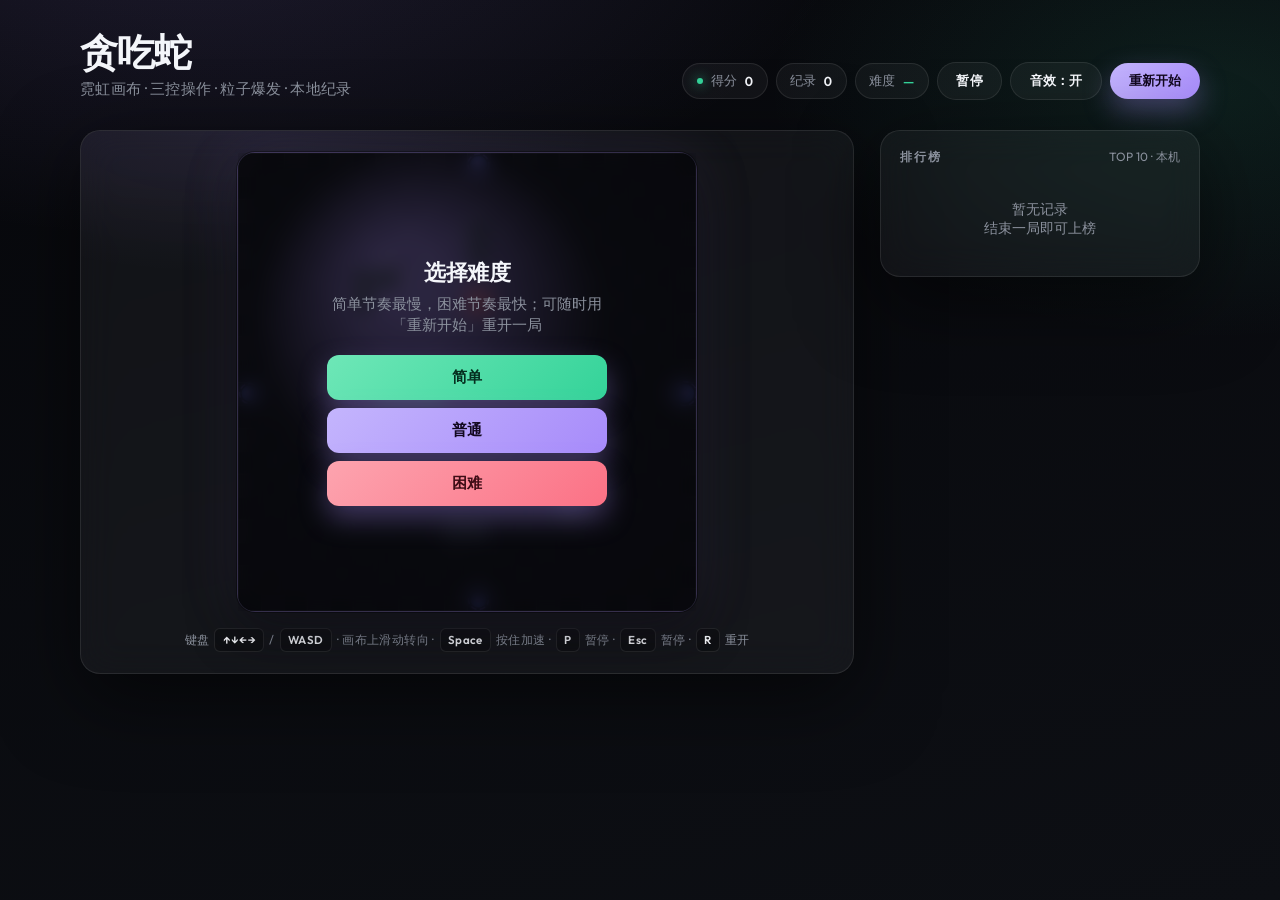
==== commit e305b5b2: "修复屏幕继续按钮失灵" ====
--- a/index.html
+++ b/index.html
@@ -1651,12 +1651,12 @@
           this.model.resumeAudio();
           this.togglePause();
         });
-        this.view.btnOverlay.addEventListener("click", () => {
-          this.model.paused = false;
-          this.model.resumeObstacleAfterPause();
-          this.view.hideOverlay();
-          this.view.syncPauseLabels(false);
-        });
+        this.view.btnOverlay.addEventListener("pointerdown", (ev) => {
+          if (!this.model.paused) return;
+          ev.stopPropagation();
+          ev.preventDefault();
+          this.togglePause();
+        }, { passive: false });
         this.view.btnSound.addEventListener("click", () => {
           this.model.soundMuted = !this.model.soundMuted;
           localStorage.setItem(this.model.MUTE_KEY, this.model.soundMuted ? "1" : "0");
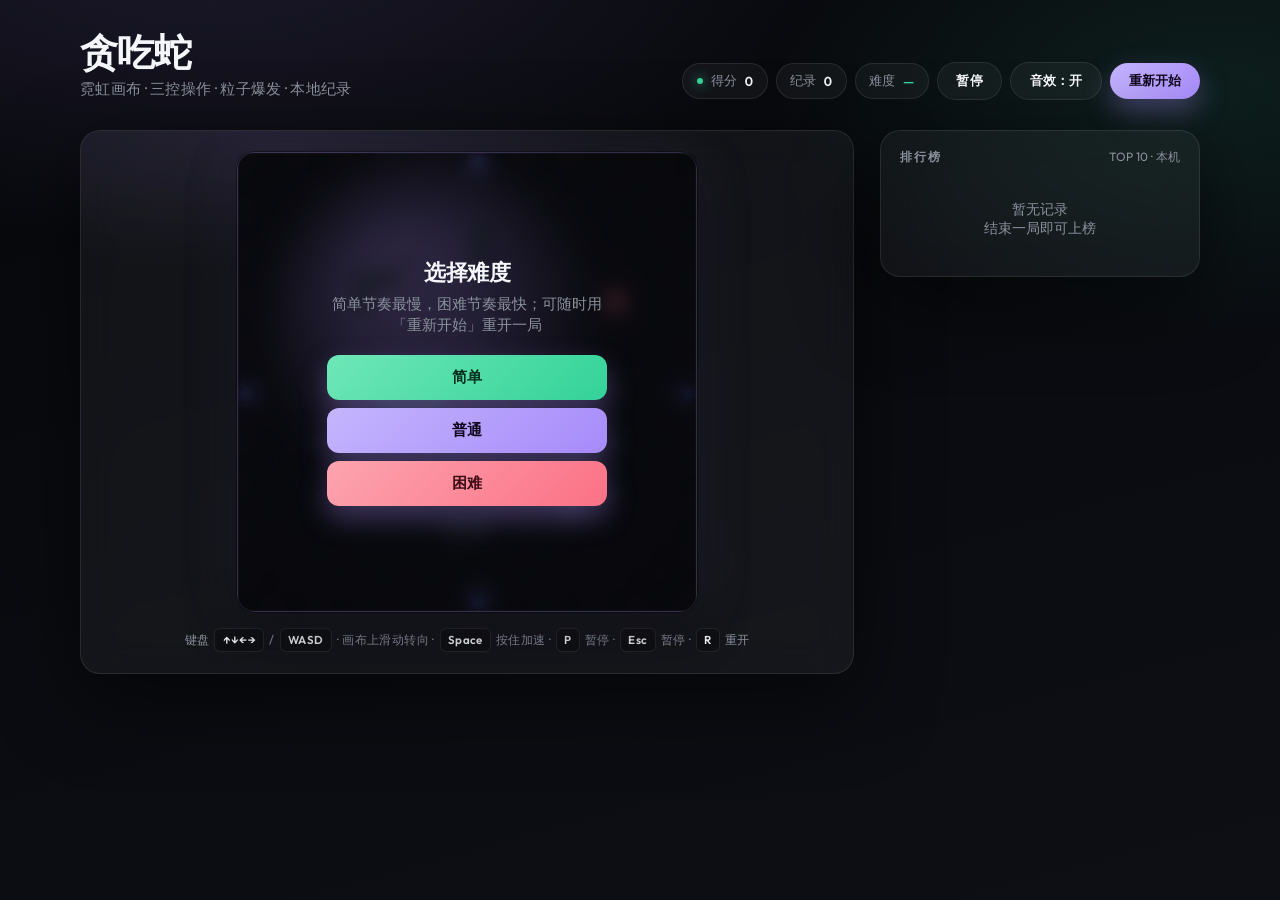
==== commit 58abe7ee: "添加百度跟踪代码" ====
--- a/index.html
+++ b/index.html
@@ -10,6 +10,16 @@
   <link rel="preconnect" href="https://fonts.gstatic.com " crossorigin />
   <link href="https://fonts.googleapis.com/css2?family=Outfit:wght@300 ;400;500;600;700&display=swap"
     rel="stylesheet" />
+  <script>
+    var _hmt = _hmt || [];
+    (function () {
+      var hm = document.createElement("script");
+      hm.src = "https://hm.baidu.com/hm.js?b14bdb9676b0642378ba231f68be6eb3";
+      var s = document.getElementsByTagName("script")[0];
+      s.parentNode.insertBefore(hm, s);
+    })();
+  </script>
+
   <style>
     :root {
       --bg0: #07080c;
